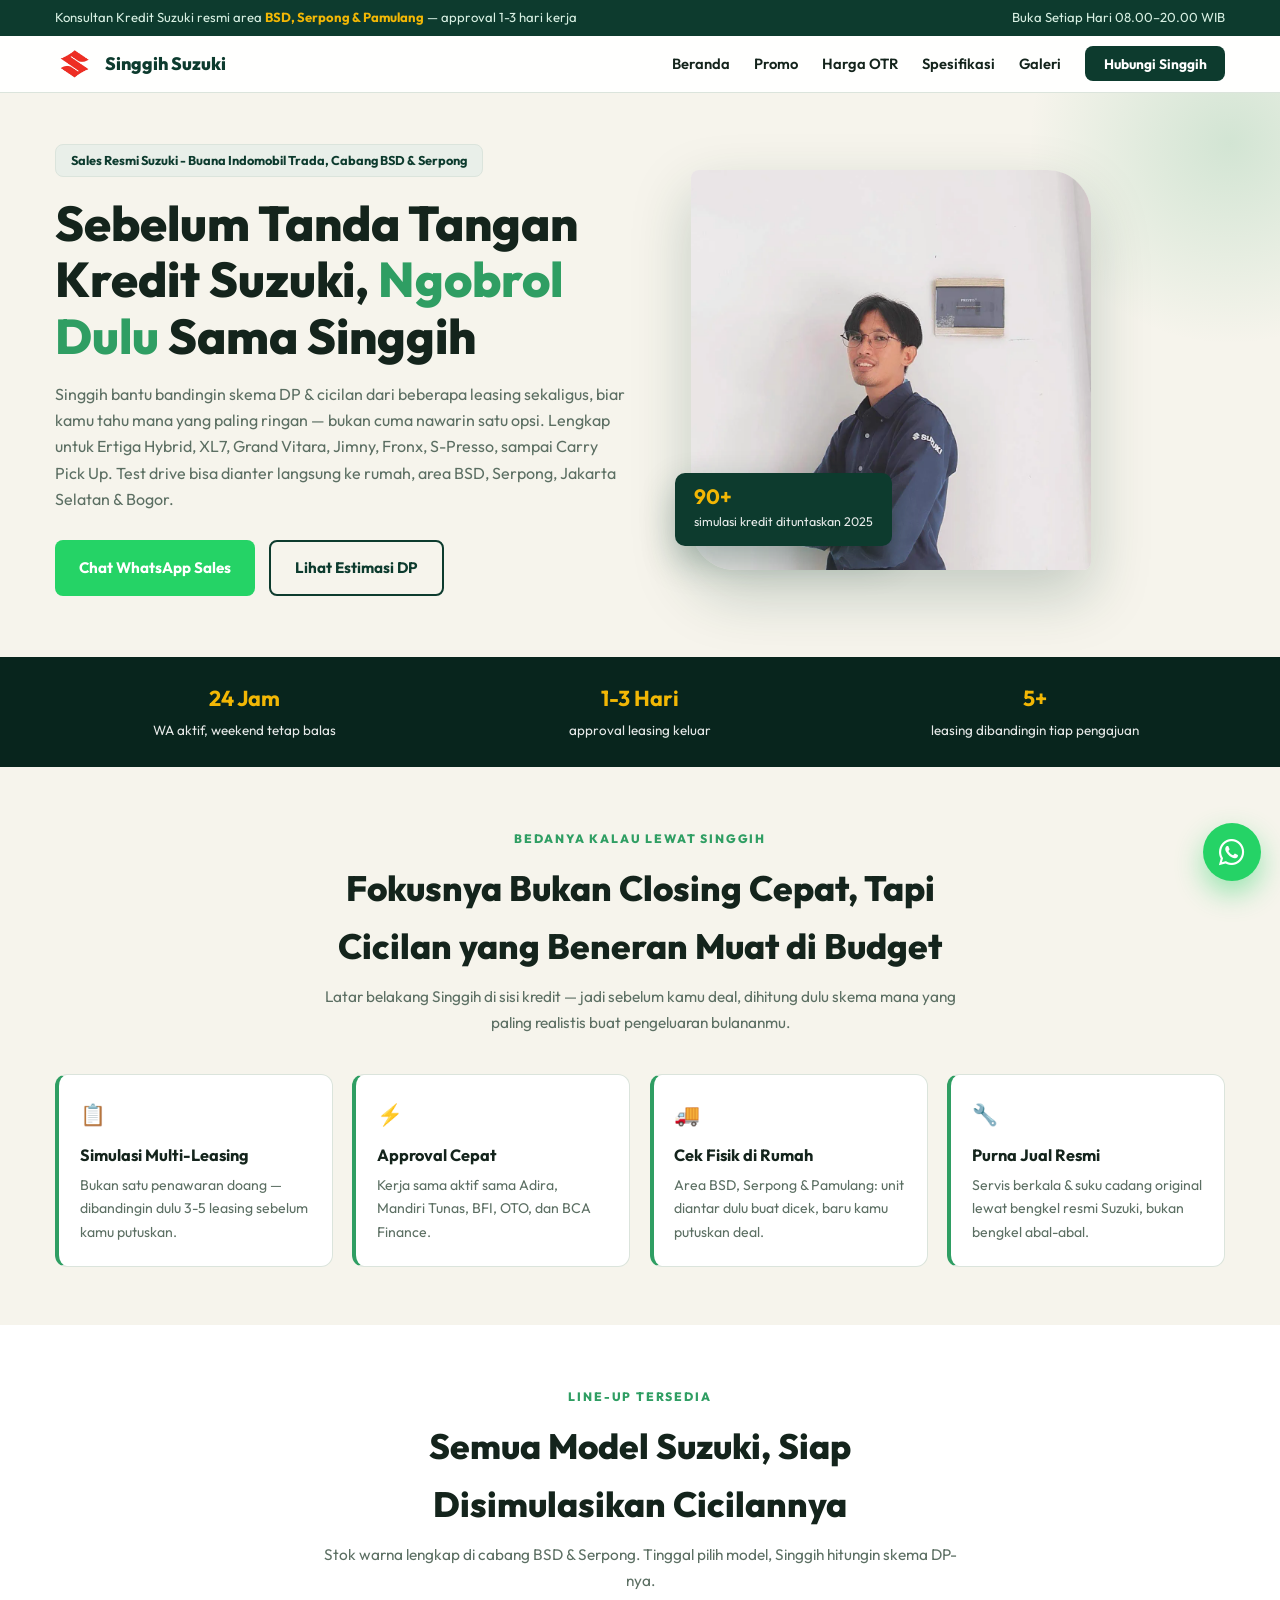
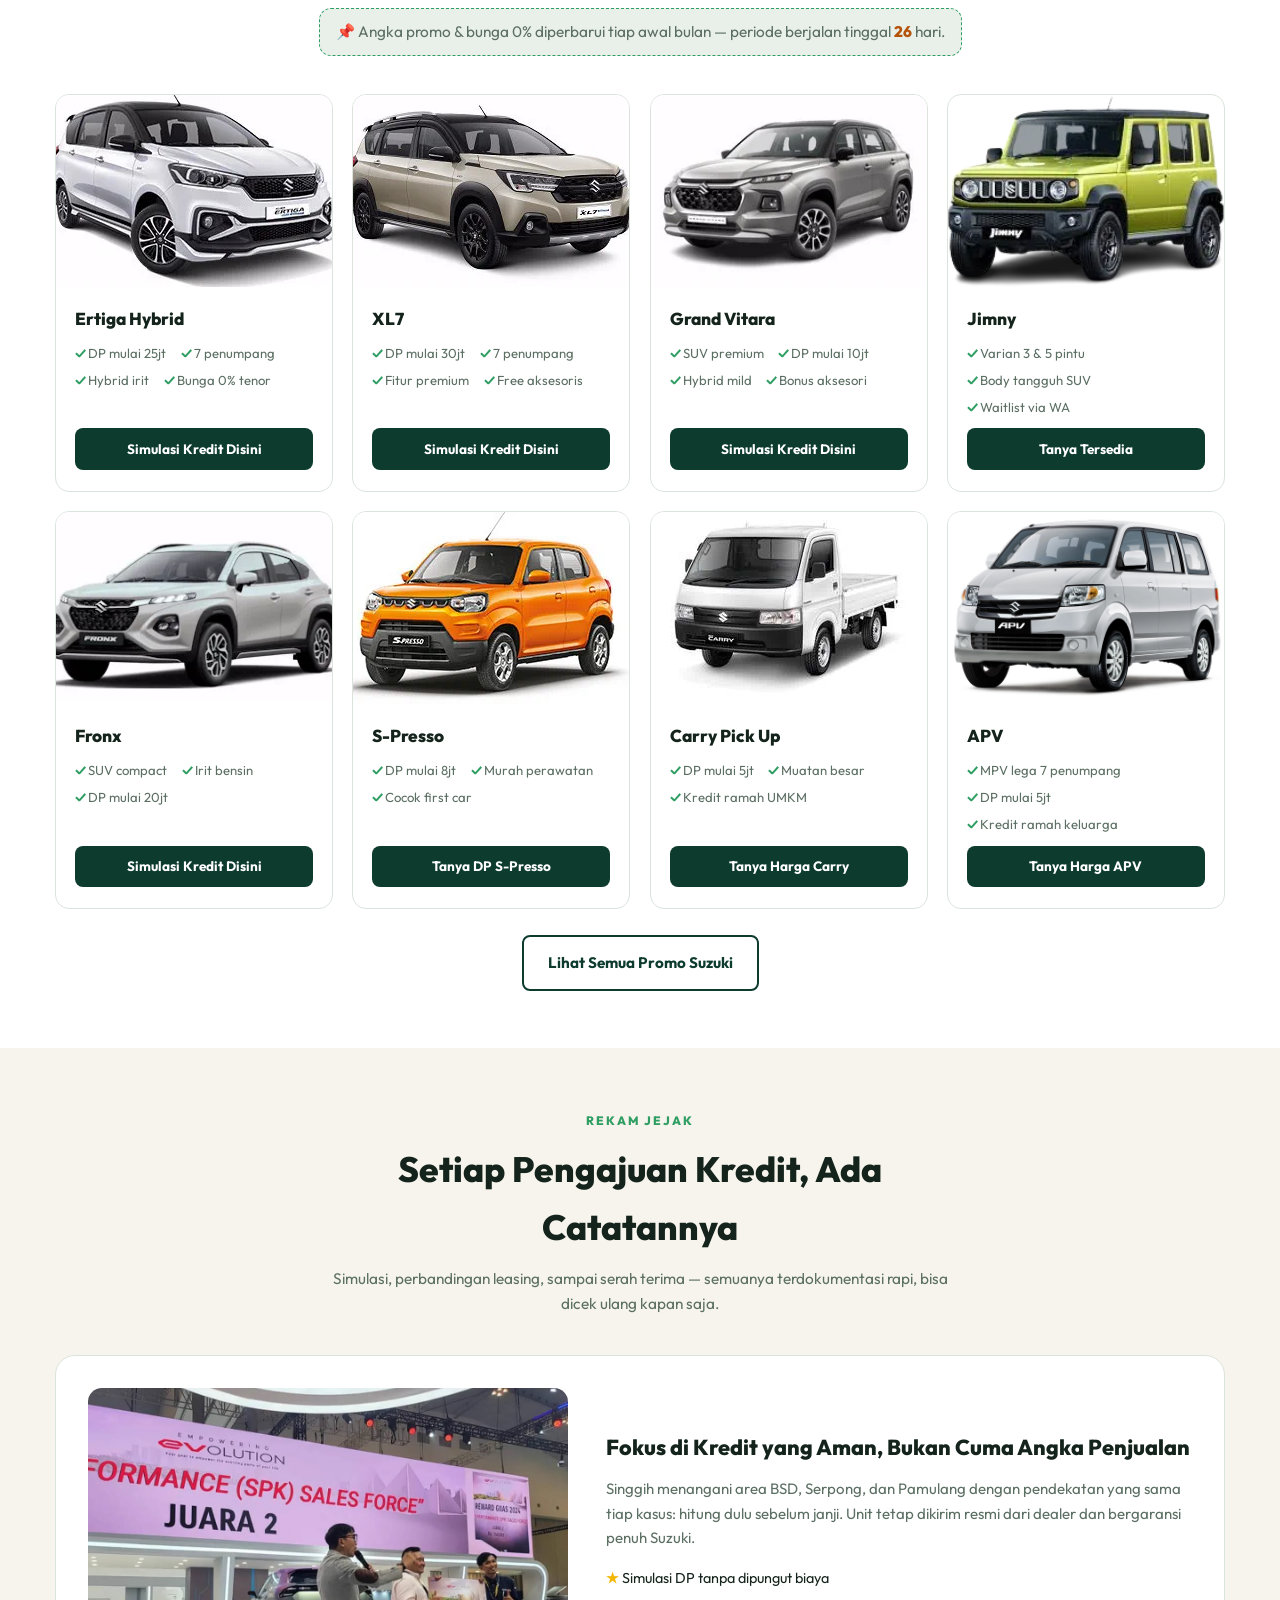
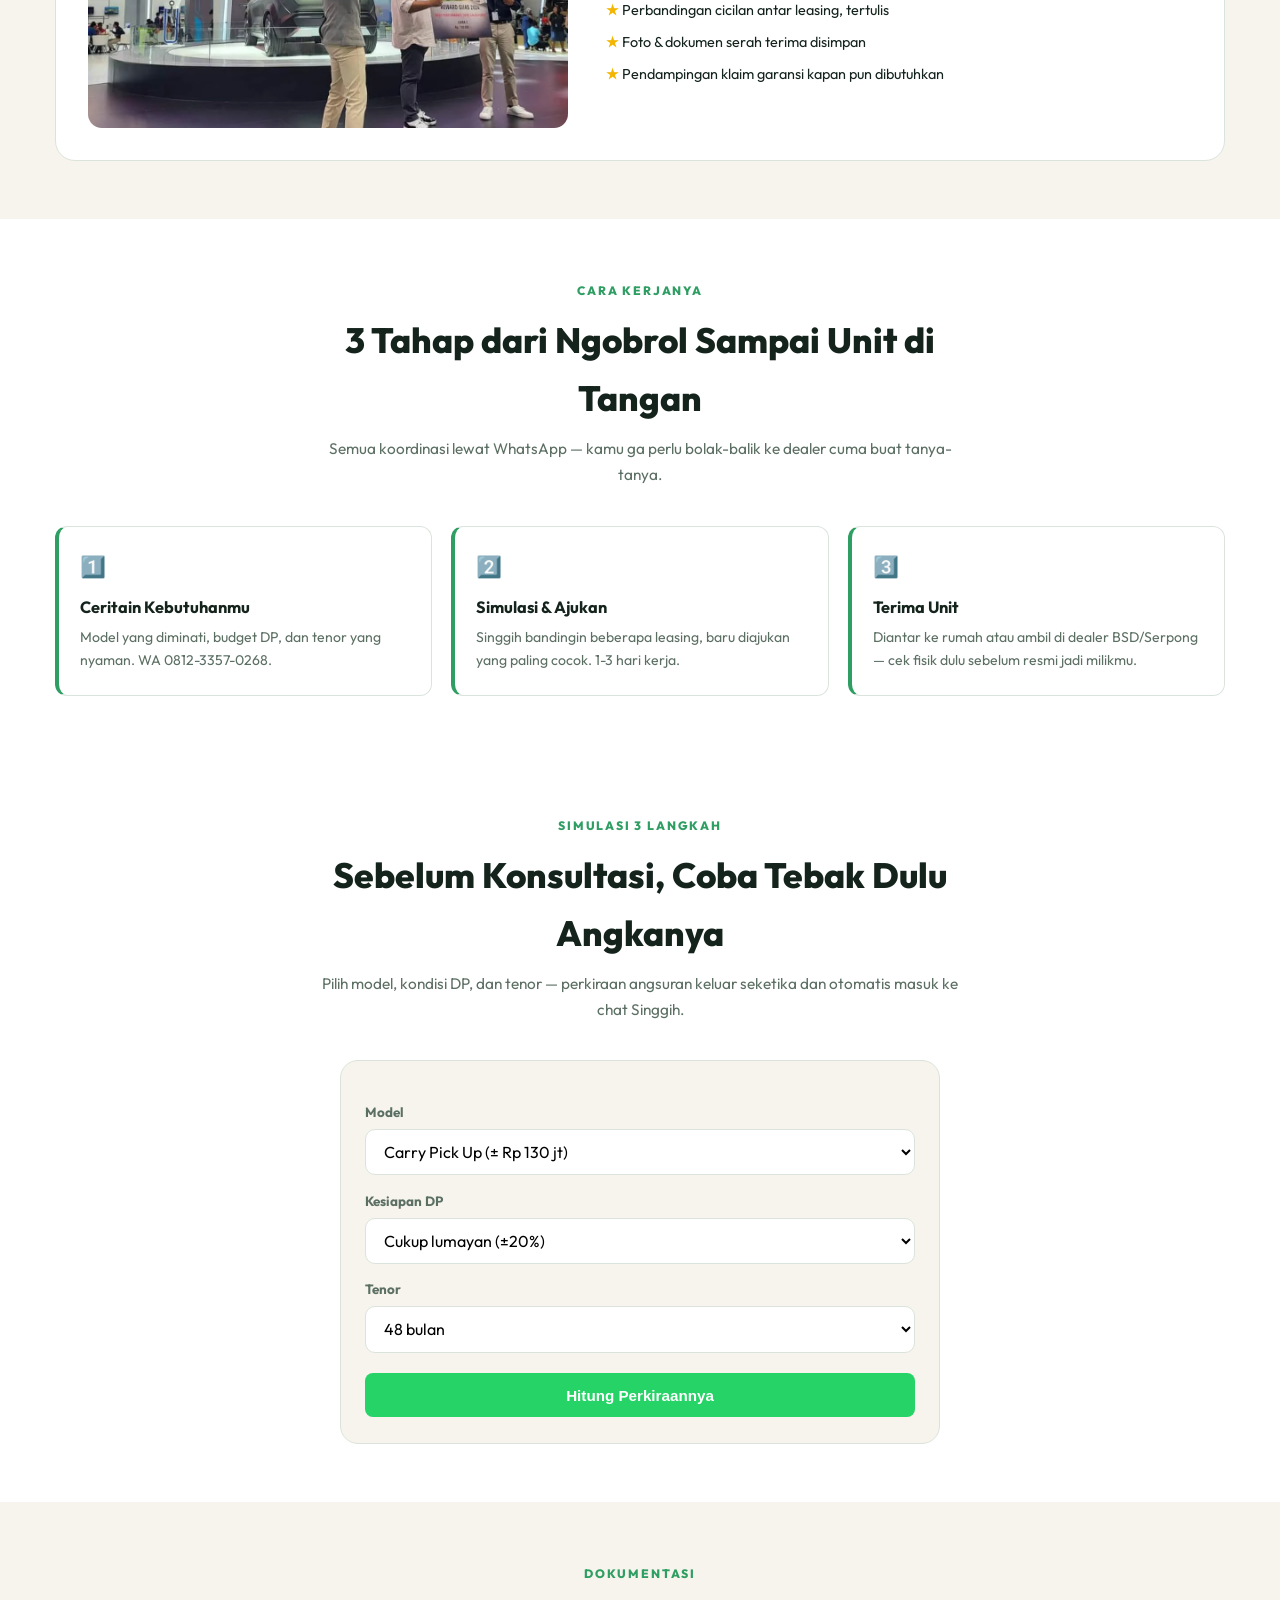
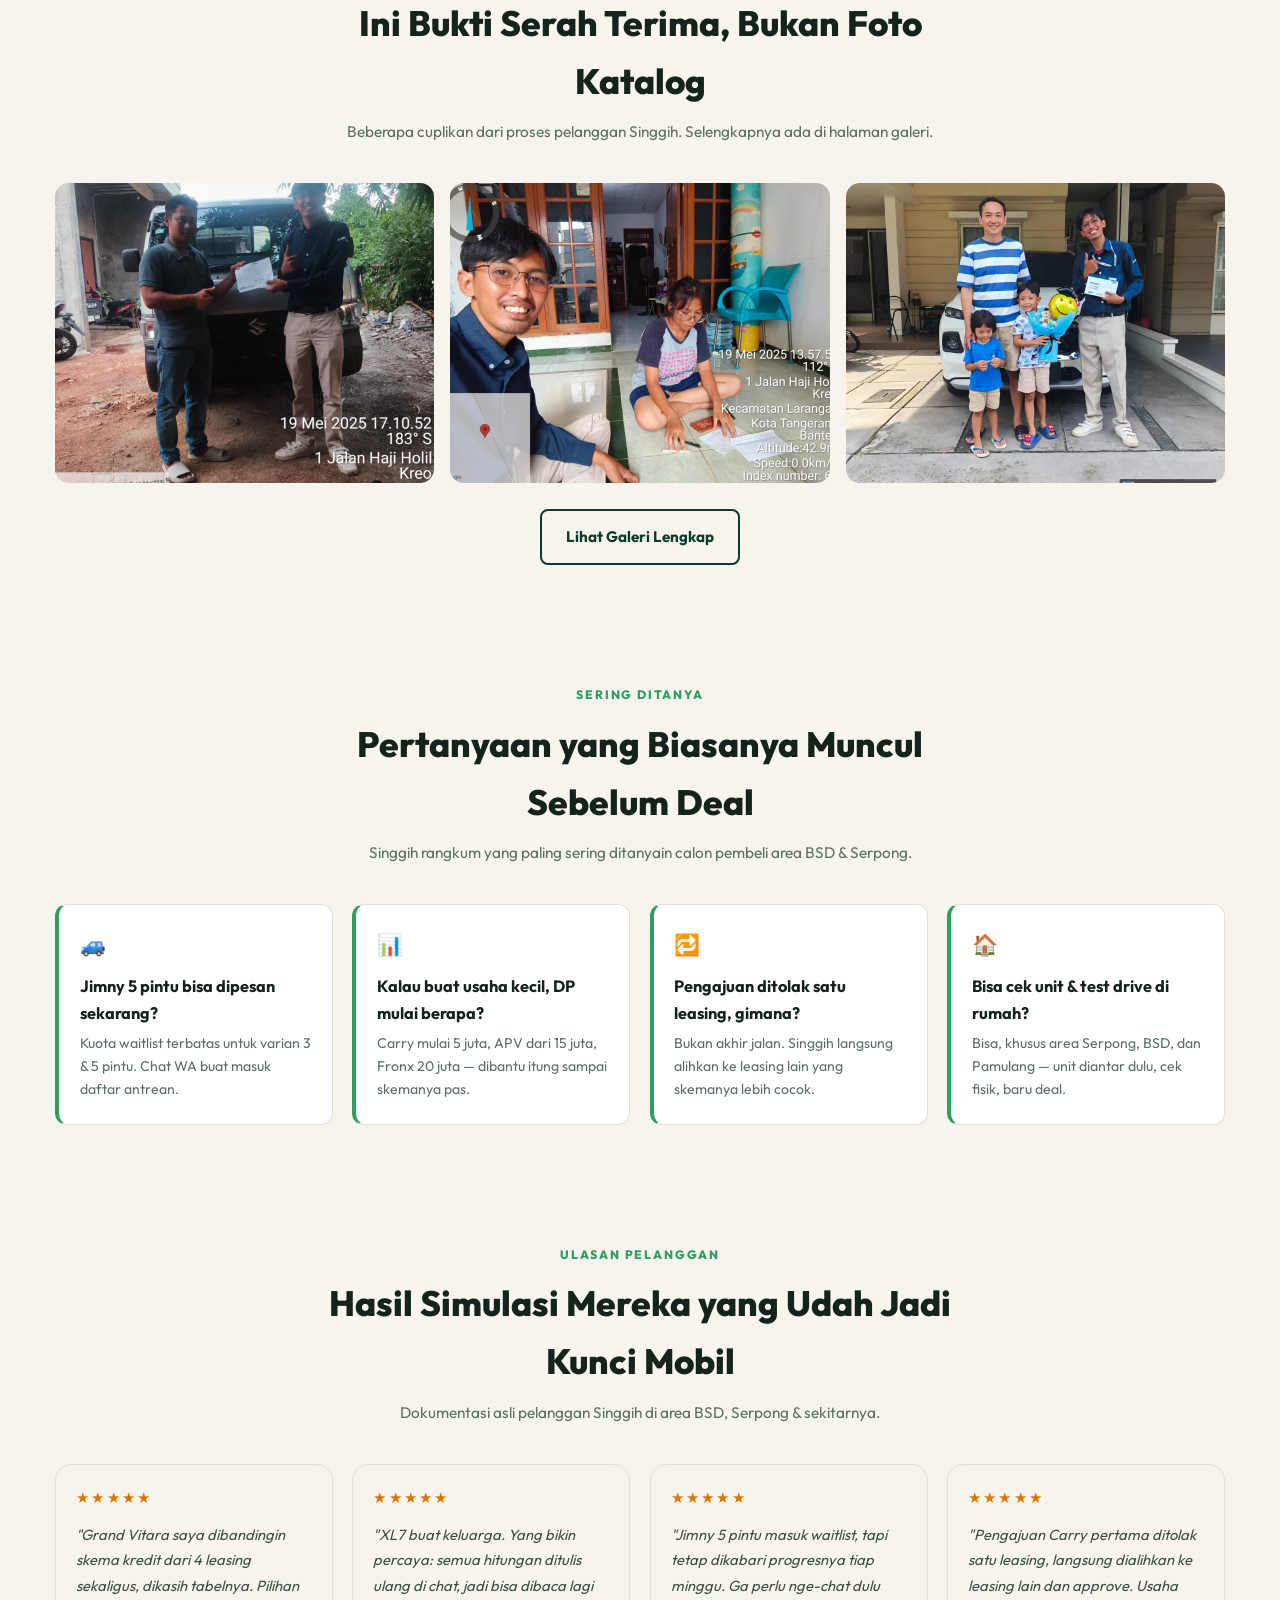
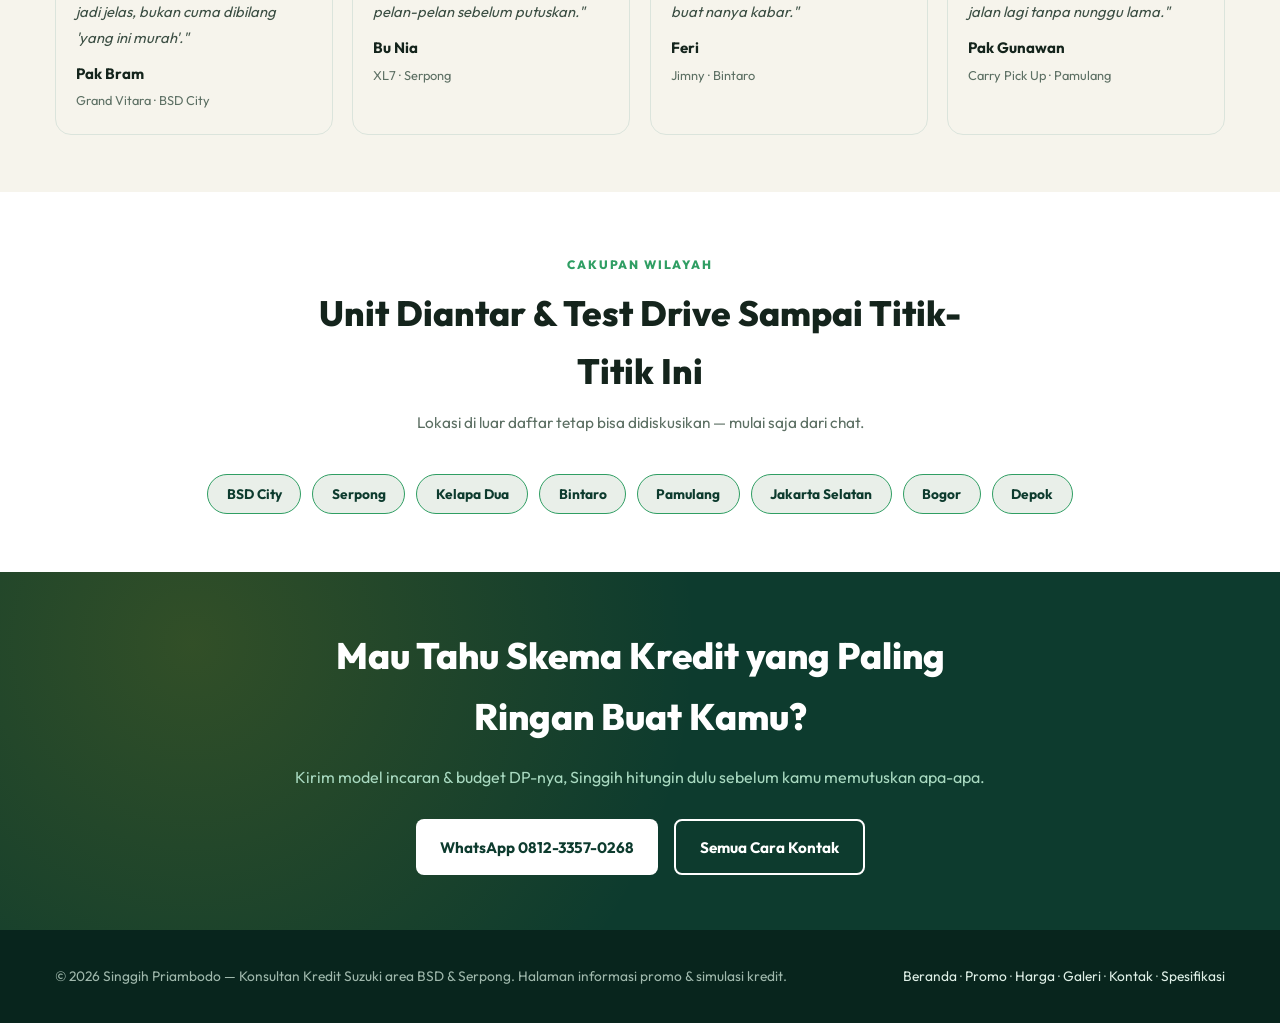
==== index.html @ aadd8248 "optimize seo" ====
<!DOCTYPE html>
<html lang="id">
<head>
    <meta charset="UTF-8" />
    <meta name="viewport" content="width=device-width, initial-scale=1.0, viewport-fit=cover"/>
    <meta name="theme-color" content="#08251d">
    <meta name="mobile-web-app-capable" content="yes">
    <meta name="apple-mobile-web-app-capable" content="yes">
    <meta name="apple-mobile-web-app-status-bar-style" content="default">

    <title>Suzuki BSD & Serpong DP Ringan Harga OTR | Singgih 0812-3357-0268</title>
    <meta name="description" content="Showroom Suzuki BSD ready stock: S-Presso sampai Jimny. Konsultasi kredit bareng Singgih Priambodo via WA 0812-3357-0268 — dihitung ulang di depan kamu." />

    <meta property="og:title" content="Suzuki BSD & Serpong DP Ringan Harga OTR | Singgih 0812-3357-0268" />
    <meta property="og:description" content="Cari harga Suzuki BSD & Serpong DP ringan mulai 5 jutaan. Chat Singgih 0812-3357-0268 untuk simulasi kredit gratis & cetak harga OTR area BSD & Serpong!" />
    <meta property="og:image" content="https://showroommobilsuzukigadingserpong.com/assets/img/singgih-suzukigadingserpong.webp" />
    <meta property="og:url" content="https://showroommobilsuzukigadingserpong.com/" />
    <meta property="og:type" content="website" />

    <meta name="keywords" content="suzuki gading serpong, suzuki bsd, dp ringan suzuki, harga otr suzuki, promo suzuki 2026, suzuki carry pick up, suzuki jimny, suzuki fronx, suzuki ertiga hybrid, suzuki grand vitara, suzuki xl7, singgih priambodo, sales suzuki gading serpong, simulasi kredit suzuki, test drive suzuki, uang muka mobil" />

    <meta name="geo.region" content="ID-BT" />
    <meta name="geo.placename" content="BSD City, Tangerang Selatan, Banten" />
    <meta name="geo.position" content="-6.2489;106.6234" />
    <meta name="ICBM" content="-6.2489, 106.6234" />

    <link rel="canonical" href="https://showroommobilsuzukigadingserpong.com/" />
    <meta name="robots" content="index, follow" />

    <link rel="icon" href="/assets/img/favicon.png" type="image/png">
    <link rel="apple-touch-icon" href="/assets/img/favicon.png">
    <link rel="shortcut icon" href="/assets/img/favicon.png" type="image/png">
    <link rel="icon" href="/assets/img/favicon.ico">

    <link rel="preconnect" href="https://fonts.googleapis.com">
    <link rel="preconnect" href="https://fonts.gstatic.com" crossorigin>
    <link href="https://fonts.googleapis.com/css2?family=Outfit:wght@400;500;600;700;800&display=swap" rel="stylesheet">
    <link href='https://unpkg.com/boxicons@2.1.4/css/boxicons.min.css' rel='stylesheet'>
    <link rel="stylesheet" href="/assets/css/style.css">
    <link rel="stylesheet" href="/assets/css/app-mobile.css">
</head>
<body>

    <div class="sg-topbar">
        <div class="sg-wrap">
            <span>Konsultan Kredit Suzuki resmi area <b>BSD, Serpong &amp; Pamulang</b> &mdash; approval 1-3 hari kerja</span>
            <span>Buka Setiap Hari 08.00&ndash;20.00 WIB</span>
        </div>
    </div>

    <nav class="sg-nav">
        <div class="sg-wrap">
            <a href="/" class="sg-brand"><img width="30" height="30" loading="eager" src="/assets/img/logosuzuki.webp" alt="Logo Suzuki resmi" /> Singgih Suzuki</a>
            <button class="sg-burger" aria-label="Menu" onclick="document.getElementById('sgMenu').classList.toggle('sg-open')">&#9776;</button>
            <ul class="sg-menu" id="sgMenu">
                <li><a href="/">Beranda</a></li>
                <li><a href="/promo/">Promo</a></li>
                <li><a href="/harga/">Harga OTR</a></li>
                <li><a href="/spesifikasi/">Spesifikasi</a></li>
                <li><a href="/galeri/">Galeri</a></li>
                <li><a href="/kontak/" class="sg-cta" style="color: white">Hubungi Singgih</a></li>
            </ul>
        </div>
    </nav>

    <section class="sg-hero" id="beranda">
        <div class="sg-wrap">
            <div class="sg-reveal">
                <span class="sg-badge">Sales Resmi Suzuki - Buana Indomobil Trada, Cabang BSD &amp; Serpong</span>
                <h1>Sebelum Tanda Tangan Kredit Suzuki, <span>Ngobrol Dulu</span> Sama Singgih</h1>
                <p>Singgih bantu bandingin skema DP &amp; cicilan dari beberapa leasing sekaligus, biar kamu tahu mana yang paling ringan — bukan cuma nawarin satu opsi. Lengkap untuk Ertiga Hybrid, XL7, Grand Vitara, Jimny, Fronx, S-Presso, sampai Carry Pick Up. Test drive bisa dianter langsung ke rumah, area BSD, Serpong, Jakarta Selatan &amp; Bogor.</p>
                <div class="sg-actions">
                    <a class="sg-btn sg-btn-wa" href="https://wa.me/6281233570268?text=hallo%20kak%20Singgih%2C%20mau%20tanya%20untuk%20unit%20suzukinya%202026" target="_blank" rel="noopener">Chat WhatsApp Sales</a>
                    <a class="sg-btn sg-btn-line" href="/harga/">Lihat Estimasi DP</a>
                </div>
            </div>
            <div class="sg-hero-media sg-reveal">
                <img width="400" height="400" loading="eager" src="/assets/img/singgih-suzukigadingserpong.webp" alt="Singgih Priambodo sales Suzuki BSD &amp; Serpong di dealer resmi" />
                <div class="sg-hero-tag">
                    <div><b>90+</b><small>simulasi kredit dituntaskan 2025</small></div>
                </div>
            </div>
        </div>
    </section>

    <div class="sg-stats">
        <div class="sg-wrap">
            <div><b>24 Jam</b><small>WA aktif, weekend tetap balas</small></div>
            <div><b>1-3 Hari</b><small>approval leasing keluar</small></div>
            <div><b>5+</b><small>leasing dibandingin tiap pengajuan</small></div>
        </div>
    </div>

    <section class="sg-sec" id="kenapa">
        <div class="sg-wrap">
            <div class="sg-sec-head sg-reveal">
                <span class="sg-eyebrow">Bedanya Kalau Lewat Singgih</span>
                <h2>Fokusnya Bukan Closing Cepat, Tapi Cicilan yang Beneran Muat di Budget</h2>
                <p>Latar belakang Singgih di sisi kredit — jadi sebelum kamu deal, dihitung dulu skema mana yang paling realistis buat pengeluaran bulananmu.</p>
            </div>
            <div class="sg-cards sg-reveal">
                <div class="sg-card"><i>📋</i><b>Simulasi Multi-Leasing</b><p>Bukan satu penawaran doang — dibandingin dulu 3-5 leasing sebelum kamu putuskan.</p></div>
                <div class="sg-card"><i>⚡</i><b>Approval Cepat</b><p>Kerja sama aktif sama Adira, Mandiri Tunas, BFI, OTO, dan BCA Finance.</p></div>
                <div class="sg-card"><i>🚚</i><b>Cek Fisik di Rumah</b><p>Area BSD, Serpong &amp; Pamulang: unit diantar dulu buat dicek, baru kamu putuskan deal.</p></div>
                <div class="sg-card"><i>🔧</i><b>Purna Jual Resmi</b><p>Servis berkala &amp; suku cadang original lewat bengkel resmi Suzuki, bukan bengkel abal-abal.</p></div>
            </div>
        </div>
    </section>

    <section class="sg-sec" id="promo" style="background:#fff;">
        <div class="sg-wrap">
            <div class="sg-sec-head sg-reveal">
                <span class="sg-eyebrow">Line-up Tersedia</span>
                <h2>Semua Model Suzuki, Siap Disimulasikan Cicilannya</h2>
                <p>Stok warna lengkap di cabang BSD &amp; Serpong. Tinggal pilih model, Singgih hitungin skema DP-nya.</p>
                <p class="sg-urgency">📌 Angka promo &amp; bunga 0% diperbarui tiap awal bulan — periode berjalan tinggal <b id="sgSisaHari">…</b> hari.</p>
            </div>
            <div class="sg-models sg-reveal">
                <div class="sg-model-card">
                    <img width="300" height="192" loading="lazy" src="/assets/img/singgih-ertiga-bsd.webp" alt="Suzuki Ertiga Hybrid kredit DP ringan BSD &amp; Serpong Singgih" />
                    <div class="sg-model-card-body">
                        <h3>Ertiga Hybrid</h3>
                        <ul><li>DP mulai 25jt</li><li>7 penumpang</li><li>Hybrid irit</li><li>Bunga 0% tenor</li></ul>
                        <a href="https://wa.me/6281233570268?text=hallo%20kak%20Singgih%2C%20mau%20tanya%20untuk%20unit%20Ertiga%20Hybrid%20nya" target="_blank" rel="noopener">Simulasi Kredit Disini</a>
                    </div>
                </div>
                <div class="sg-model-card">
                    <img width="300" height="192" loading="lazy" src="/assets/img/singgih-xl7-bsd.webp" alt="Suzuki XL7 kredit BSD &amp; Serpong Singgih" />
                    <div class="sg-model-card-body">
                        <h3>XL7</h3>
                        <ul><li>DP mulai 30jt</li><li>7 penumpang</li><li>Fitur premium</li><li>Free aksesoris</li></ul>
                        <a href="https://wa.me/6281233570268?text=hallo%20kak%20Singgih%2C%20mau%20tanya%20untuk%20unit%20XL7%20nya" target="_blank" rel="noopener">Simulasi Kredit Disini</a>
                    </div>
                </div>
                <div class="sg-model-card">
                    <img width="300" height="192" loading="lazy" src="/assets/img/singgih-grand-vitara-bsd.webp" alt="Suzuki Grand Vitara kredit BSD &amp; Serpong Singgih" />
                    <div class="sg-model-card-body">
                        <h3>Grand Vitara</h3>
                        <ul><li>SUV premium</li><li>DP mulai 10jt</li><li>Hybrid mild</li><li>Bonus aksesori</li></ul>
                        <a href="https://wa.me/6281233570268?text=hallo%20kak%20Singgih%2C%20mau%20tanya%20untuk%20unit%20Grand%20Vitara%20nya" target="_blank" rel="noopener">Simulasi Kredit Disini</a>
                    </div>
                </div>
                <div class="sg-model-card">
                    <img width="300" height="192" loading="lazy" src="/assets/img/singgih-jimny-bsd.webp" alt="Suzuki Jimny BSD &amp; Serpong Singgih" />
                    <div class="sg-model-card-body">
                        <h3>Jimny</h3>
                        <ul><li>Varian 3 &amp; 5 pintu</li><li>Body tangguh SUV</li><li>Waitlist via WA</li></ul>
                        <a href="https://wa.me/6281233570268?text=hallo%20kak%20Singgih%2C%20mau%20tanya%20untuk%20unit%20Jimny%20nya" target="_blank" rel="noopener">Tanya Tersedia</a>
                    </div>
                </div>
                <div class="sg-model-card">
                    <img width="300" height="192" loading="lazy" src="/assets/img/singgih-fronx-bsd.webp" alt="Suzuki Fronx DP ringan BSD &amp; Serpong Singgih" />
                    <div class="sg-model-card-body">
                        <h3>Fronx</h3>
                        <ul><li>SUV compact</li><li>Irit bensin</li><li>DP mulai 20jt</li></ul>
                        <a href="https://wa.me/6281233570268?text=hallo%20kak%20Singgih%2C%20mau%20tanya%20untuk%20unit%20Fronx%20nya" target="_blank" rel="noopener">Simulasi Kredit Disini</a>
                    </div>
                </div>
                <div class="sg-model-card">
                    <img width="300" height="192" loading="lazy" src="/assets/img/singgih-s-presso-bsd.webp" alt="Suzuki S-Presso DP ringan BSD &amp; Serpong Singgih" />
                    <div class="sg-model-card-body">
                        <h3>S-Presso</h3>
                        <ul><li>DP mulai 8jt</li><li>Murah perawatan</li><li>Cocok first car</li></ul>
                        <a href="https://wa.me/6281233570268?text=hallo%20kak%20Singgih%2C%20mau%20tanya%20untuk%20unit%20S-Presso%20nya" target="_blank" rel="noopener">Tanya DP S-Presso</a>
                    </div>
                </div>
                <div class="sg-model-card">
                    <img width="300" height="192" loading="lazy" src="/assets/img/singgih-carry-pickup-bsd.webp" alt="Suzuki Carry Pick Up kredit UMKM BSD &amp; Serpong Singgih" />
                    <div class="sg-model-card-body">
                        <h3>Carry Pick Up</h3>
                        <ul><li>DP mulai 5jt</li><li>Muatan besar</li><li>Kredit ramah UMKM</li></ul>
                        <a href="https://wa.me/6281233570268?text=hallo%20kak%20Singgih%2C%20mau%20tanya%20untuk%20unit%20Carry%20Pick%20Up%20nya" target="_blank" rel="noopener">Tanya Harga Carry</a>
                    </div>
                </div>
                <div class="sg-model-card">
                    <img width="300" height="192" loading="lazy" src="/assets/img/singgih-apv-bsd.webp" alt="Suzuki APV MPV kredit DP ringan BSD &amp; Serpong Singgih" />
                    <div class="sg-model-card-body">
                        <h3>APV</h3>
                        <ul><li>MPV lega 7 penumpang</li><li>DP mulai 5jt</li><li>Kredit ramah keluarga</li></ul>
                        <a href="https://wa.me/6281233570268?text=hallo%20kak%20Singgih%2C%20mau%20tanya%20untuk%20unit%20APV%20nya" target="_blank" rel="noopener">Tanya Harga APV</a>
                    </div>
                </div>
            </div>
            <div class="sg-link-more sg-reveal">
                <a class="sg-btn sg-btn-line" href="/promo/">Lihat Semua Promo Suzuki</a>
            </div>
        </div>
    </section>

    <section class="sg-sec" id="pencapaian">
        <div class="sg-wrap">
            <div class="sg-sec-head sg-reveal">
                <span class="sg-eyebrow">Rekam Jejak</span>
                <h2>Setiap Pengajuan Kredit, Ada Catatannya</h2>
                <p>Simulasi, perbandingan leasing, sampai serah terima — semuanya terdokumentasi rapi, bisa dicek ulang kapan saja.</p>
            </div>
            <div class="sg-achieve sg-reveal">
                <img width="600" height="400" loading="lazy" src="/assets/img/singgih-pencapaian.webp" alt="Pencapaian penjualan Singgih sales Suzuki BSD &amp; Serpong" />
                <div>
                    <h3>Fokus di Kredit yang Aman, Bukan Cuma Angka Penjualan</h3>
                    <p>Singgih menangani area BSD, Serpong, dan Pamulang dengan pendekatan yang sama tiap kasus: hitung dulu sebelum janji. Unit tetap dikirim resmi dari dealer dan bergaransi penuh Suzuki.</p>
                    <ul>
                        <li>Simulasi DP tanpa dipungut biaya</li>
                        <li>Perbandingan cicilan antar leasing, tertulis</li>
                        <li>Foto &amp; dokumen serah terima disimpan</li>
                        <li>Pendampingan klaim garansi kapan pun dibutuhkan</li>
                    </ul>
                </div>
            </div>
        </div>
    </section>

    <section class="sg-sec" id="alur" style="background:#fff;">
        <div class="sg-wrap">
            <div class="sg-sec-head sg-reveal">
                <span class="sg-eyebrow">Cara Kerjanya</span>
                <h2>3 Tahap dari Ngobrol Sampai Unit di Tangan</h2>
                <p>Semua koordinasi lewat WhatsApp — kamu ga perlu bolak-balik ke dealer cuma buat tanya-tanya.</p>
            </div>
            <div class="sg-cards sg-reveal">
                <div class="sg-card"><i>1️⃣</i><b>Ceritain Kebutuhanmu</b><p>Model yang diminati, budget DP, dan tenor yang nyaman. WA 0812-3357-0268.</p></div>
                <div class="sg-card"><i>2️⃣</i><b>Simulasi &amp; Ajukan</b><p>Singgih bandingin beberapa leasing, baru diajukan yang paling cocok. 1-3 hari kerja.</p></div>
                <div class="sg-card"><i>3️⃣</i><b>Terima Unit</b><p>Diantar ke rumah atau ambil di dealer BSD/Serpong — cek fisik dulu sebelum resmi jadi milikmu.</p></div>
            </div>
        </div>
    </section>

    <section class="sg-sec" id="quiz" style="background:#fff;">
        <div class="sg-wrap">
            <div class="sg-sec-head sg-reveal">
                <span class="sg-eyebrow">Simulasi 3 Langkah</span>
                <h2>Sebelum Konsultasi, Coba Tebak Dulu Angkanya</h2>
                <p>Pilih model, kondisi DP, dan tenor — perkiraan angsuran keluar seketika dan otomatis masuk ke chat Singgih.</p>
            </div>
            <div class="sg-quiz sg-reveal">
                <label for="sgqModel">Model</label>
                <select id="sgqModel">
                    <option value="130000000|Carry Pick Up">Carry Pick Up (± Rp 130 jt)</option>
                    <option value="150000000|S-Presso">S-Presso (± Rp 150 jt)</option>
                    <option value="160000000|APV">APV (± Rp 160 jt)</option>
                    <option value="230000000|Ertiga Hybrid">Ertiga Hybrid (± Rp 230 jt)</option>
                    <option value="240000000|Fronx">Fronx (± Rp 240 jt)</option>
                    <option value="250000000|XL7">XL7 (± Rp 250 jt)</option>
                    <option value="350000000|Grand Vitara">Grand Vitara (± Rp 350 jt)</option>
                    <option value="400000000|Jimny">Jimny (± Rp 400 jt)</option>
                </select>
                <label for="sgqDp">Kesiapan DP</label>
                <select id="sgqDp">
                    <option value="0.1">Baru siap yang minimum (±10%)</option>
                    <option value="0.2" selected>Cukup lumayan (±20%)</option>
                    <option value="0.3">Aman banget (±30%)</option>
                </select>
                <label for="sgqTenor">Tenor</label>
                <select id="sgqTenor">
                    <option>24 bulan</option>
                    <option selected>48 bulan</option>
                    <option>60 bulan</option>
                    <option>72 bulan</option>
                </select>
                <button type="button" class="sg-btn sg-btn-wa" onclick="kuisSinggih()">Hitung Perkiraannya</button>
                <div class="sg-quiz-out" id="sgqOut"></div>
            </div>
        </div>
    </section>

    <section class="sg-sec" id="bukti">
        <div class="sg-wrap">
            <div class="sg-sec-head sg-reveal">
                <span class="sg-eyebrow">Dokumentasi</span>
                <h2>Ini Bukti Serah Terima, Bukan Foto Katalog</h2>
                <p>Beberapa cuplikan dari proses pelanggan Singgih. Selengkapnya ada di halaman galeri.</p>
            </div>
            <div class="sg-proof sg-reveal">
                <img width="400" height="300" loading="lazy" src="/assets/img/singgih-bukti1.webp" alt="Dokumentasi serah terima Suzuki BSD &amp; Serpong Singgih 1" />
                <img width="400" height="300" loading="lazy" src="/assets/img/singgih-bukti2.webp" alt="Dokumentasi serah terima Suzuki BSD &amp; Serpong Singgih 2" />
                <img width="400" height="300" loading="lazy" src="/assets/img/singgih-bukti3.webp" alt="Dokumentasi serah terima Suzuki BSD &amp; Serpong Singgih 3" />
            </div>
            <div class="sg-link-more sg-reveal">
                <a class="sg-btn sg-btn-line" href="/galeri/">Lihat Galeri Lengkap</a>
            </div>
        </div>
    </section>

    <section class="sg-sec" id="faq">
        <div class="sg-wrap">
            <div class="sg-sec-head sg-reveal">
                <span class="sg-eyebrow">Sering Ditanya</span>
                <h2>Pertanyaan yang Biasanya Muncul Sebelum Deal</h2>
                <p>Singgih rangkum yang paling sering ditanyain calon pembeli area BSD &amp; Serpong.</p>
            </div>
            <div class="sg-cards sg-reveal">
                <div class="sg-card"><i>🚙</i><b>Jimny 5 pintu bisa dipesan sekarang?</b><p>Kuota waitlist terbatas untuk varian 3 &amp; 5 pintu. Chat WA buat masuk daftar antrean.</p></div>
                <div class="sg-card"><i>📊</i><b>Kalau buat usaha kecil, DP mulai berapa?</b><p>Carry mulai 5 juta, APV dari 15 juta, Fronx 20 juta — dibantu itung sampai skemanya pas.</p></div>
                <div class="sg-card"><i>🔁</i><b>Pengajuan ditolak satu leasing, gimana?</b><p>Bukan akhir jalan. Singgih langsung alihkan ke leasing lain yang skemanya lebih cocok.</p></div>
                <div class="sg-card"><i>🏠</i><b>Bisa cek unit &amp; test drive di rumah?</b><p>Bisa, khusus area Serpong, BSD, dan Pamulang — unit diantar dulu, cek fisik, baru deal.</p></div>
            </div>
        </div>
    </section>

    <section class="sg-sec" id="testimoni">
        <div class="sg-wrap">
            <div class="sg-sec-head sg-reveal">
                <span class="sg-eyebrow">Ulasan Pelanggan</span>
                <h2>Hasil Simulasi Mereka yang Udah Jadi Kunci Mobil</h2>
                <p>Dokumentasi asli pelanggan Singgih di area BSD, Serpong &amp; sekitarnya.</p>
            </div>
            <div class="sg-reviews sg-reveal">
                <figure class="sg-review">
                    <span class="sg-rate">★★★★★</span>
                    <blockquote>"Grand Vitara saya dibandingin skema kredit dari 4 leasing sekaligus, dikasih tabelnya. Pilihan jadi jelas, bukan cuma dibilang 'yang ini murah'."</blockquote>
                    <figcaption><b>Pak Bram</b><small>Grand Vitara &middot; BSD City</small></figcaption>
                </figure>
                <figure class="sg-review">
                    <span class="sg-rate">★★★★★</span>
                    <blockquote>"XL7 buat keluarga. Yang bikin percaya: semua hitungan ditulis ulang di chat, jadi bisa dibaca lagi pelan-pelan sebelum putuskan."</blockquote>
                    <figcaption><b>Bu Nia</b><small>XL7 &middot; Serpong</small></figcaption>
                </figure>
                <figure class="sg-review">
                    <span class="sg-rate">★★★★★</span>
                    <blockquote>"Jimny 5 pintu masuk waitlist, tapi tetap dikabari progresnya tiap minggu. Ga perlu nge-chat dulu buat nanya kabar."</blockquote>
                    <figcaption><b>Feri</b><small>Jimny &middot; Bintaro</small></figcaption>
                </figure>
                <figure class="sg-review">
                    <span class="sg-rate">★★★★★</span>
                    <blockquote>"Pengajuan Carry pertama ditolak satu leasing, langsung dialihkan ke leasing lain dan approve. Usaha jalan lagi tanpa nunggu lama."</blockquote>
                    <figcaption><b>Pak Gunawan</b><small>Carry Pick Up &middot; Pamulang</small></figcaption>
                </figure>
            </div>
        </div>
    </section>

    <section class="sg-sec" id="area" style="background:#fff;">
        <div class="sg-wrap">
            <div class="sg-sec-head sg-reveal">
                <span class="sg-eyebrow">Cakupan Wilayah</span>
                <h2>Unit Diantar &amp; Test Drive Sampai Titik-Titik Ini</h2>
                <p>Lokasi di luar daftar tetap bisa didiskusikan — mulai saja dari chat.</p>
            </div>
            <div class="sg-chips sg-reveal">
                <span>BSD City</span><span>Serpong</span><span>Kelapa Dua</span><span>Bintaro</span><span>Pamulang</span><span>Jakarta Selatan</span><span>Bogor</span><span>Depok</span>
            </div>
        </div>
    </section>

    <section class="sg-contact" id="kontak">
        <div class="sg-wrap">
            <h2 class="sg-reveal">Mau Tahu Skema Kredit yang Paling Ringan Buat Kamu?</h2>
            <p class="sg-reveal">Kirim model incaran &amp; budget DP-nya, Singgih hitungin dulu sebelum kamu memutuskan apa-apa.</p>
            <div class="sg-contact-links sg-reveal">
                <a class="sg-btn sg-btn-light" href="https://wa.me/6281233570268?text=hallo%20kak%20Singgih%2C%20mau%20tanya%20untuk%20unit%20suzukinya" target="_blank" rel="noopener">WhatsApp 0812-3357-0268</a>
                <a class="sg-btn sg-btn-line" href="/kontak/" style="border-color:#fff;color:#fff;">Semua Cara Kontak</a>
            </div>
        </div>
    </section>

    <footer class="sg-foot">
        <div class="sg-wrap">
            <div>&copy; 2026 Singgih Priambodo &mdash; Konsultan Kredit Suzuki area BSD &amp; Serpong. Halaman informasi promo &amp; simulasi kredit.</div>
            <div><a href="/">Beranda</a> &middot; <a href="/promo/">Promo</a> &middot; <a href="/harga/">Harga</a> &middot; <a href="/galeri/">Galeri</a> &middot; <a href="/kontak/">Kontak</a> &middot; <a href="/spesifikasi/">Spesifikasi</a></div>
        </div>
    </footer>

    <a class="sg-wa-float" href="https://wa.me/6281233570268?text=hallo%20kak%20Singgih%2C%20mau%20tanya%20untuk%20unit%20suzukinya" target="_blank" rel="noopener" aria-label="Chat WhatsApp Singgih">
        <i class="bx bxl-whatsapp"></i>
    </a>

    <script type="application/ld+json">
    {
        "@context": "https://schema.org",
        "@type": "AutoDealer",
        "name": "Sales Suzuki BSD & Serpong - Singgih Priambodo",
        "image": "https://showroommobilsuzukigadingserpong.com/assets/img/singgih-suzukigadingserpong.webp",
        "url": "https://showroommobilsuzukigadingserpong.com/",
        "telephone": "+6281233570268",
        "priceRange": "Rp 130.000.000 - Rp 500.000.000",
        "address": {
            "@type": "PostalAddress",
            "streetAddress": "Jl. Boulevard Kavling CBD No. 25-26, Kelapa Dua Raya",
            "addressLocality": "Tangerang",
            "addressRegion": "Banten",
            "postalCode": "15157",
            "addressCountry": "ID"
        },
        "geo": {
            "@type": "GeoCoordinates",
            "latitude": -6.2489,
            "longitude": 106.6234
        },
        "openingHours": "Mo-Su 08:00-20:00",
        "openingHoursSpecification": {
            "@type": "OpeningHoursSpecification",
            "dayOfWeek": ["Monday","Tuesday","Wednesday","Thursday","Friday","Saturday","Sunday"],
            "opens": "08:00",
            "closes": "20:00"
        },
        "areaServed": [
            { "@type": "City", "name": "Serpong" },
            { "@type": "City", "name": "BSD City" },
            { "@type": "City", "name": "Kelapa Dua" },
            { "@type": "City", "name": "Bintaro" },
            { "@type": "City", "name": "Jakarta Selatan" },
            { "@type": "City", "name": "Bogor" }
        ]
    }
    </script>
    <script type="application/ld+json">
    {
        "@context": "https://schema.org",
        "@type": "FAQPage",
        "mainEntity": [
            {
                "@type": "Question",
                "name": "Jimny 5 pintu mau order?",
                "acceptedAnswer": {
                    "@type": "Answer",
                    "text": "Varian 3 & 5 pintu masih waitlist dengan kuota terbatas. Chat WA untuk antrean & estimasi unit khusus."
                }
            },
            {
                "@type": "Question",
                "name": "DP paling pas buat usaha kecil?",
                "acceptedAnswer": {
                    "@type": "Answer",
                    "text": "Carry mulai 5 juta, APV dari 15 juta, Fronx 20 juta. Skema kredit ramah UMKM dibantu hitung sampai pas."
                }
            },
            {
                "@type": "Question",
                "name": "Kredit ditolak satu leasing?",
                "acceptedAnswer": {
                    "@type": "Answer",
                    "text": "Sering terjadi, bukan akhir. Beralih ke leasing lain yang skemanya cocok — semua leasing utama dilayani."
                }
            },
            {
                "@type": "Question",
                "name": "Test drive & serah terima di rumah?",
                "acceptedAnswer": {
                    "@type": "Answer",
                    "text": "Bisa, area Serpong, BSD & Tangerang: unit diantar, cek fisik dulu, baru deal."
                }
            }
        ]
    }
    </script>

    <script>
        function kuisSinggih() {
            var pecah = document.getElementById('sgqModel').value.split('|');
            var otr = parseInt(pecah[0], 10);
            var model = pecah[1];
            var dp = Math.round(otr * parseFloat(document.getElementById('sgqDp').value));
            var tenor = parseInt(document.getElementById('sgqTenor').value, 10);
            var pokok = otr - dp;
            var perkiraan = Math.round(pokok / tenor + pokok * 0.05 / 12);
            function rp(n) { return 'Rp ' + n.toLocaleString('id-ID'); }
            document.getElementById('sgqOut').innerHTML =
                '<b>' + model + '</b>: DP <b>' + rp(dp) + '</b> dengan angsuran <b>' + rp(perkiraan) + '</b>/bulan selama ' + tenor + ' bulan.<br><small>Belum final — Singgih bandingkan antar leasing dulu sebelum angka ini dikunci.</small>';
            var teks = 'Halo kak Singgih, aku coba simulasi 3 langkah di website.\nModel: ' + model + '\nDP: ' + rp(dp) + '\nTenor: ' + tenor + ' bulan\nPerkiraan keluar ' + rp(perkiraan) + '/bulan. Boleh dibandingkan skemanya antar leasing?';
            window.open('https://wa.me/6281233570268?text=' + encodeURIComponent(teks), '_blank');
        }
    </script>

    <script>
        (function sisaPeriodePromo() {
            var el = document.getElementById('sgSisaHari');
            if (!el) return;
            var hariIni = new Date();
            var tutupPeriode = new Date(hariIni.getFullYear(), hariIni.getMonth() + 1, 0, 23, 59, 59);
            el.textContent = Math.max(1, Math.ceil((tutupPeriode - hariIni) / 86400000));
        })();
    </script>

    <script src="/assets/js/main.js"></script>
<nav class="sg-appbar" aria-label="Menu cepat">
    <a href="/"><i class="bx bxs-home"></i><span>Utama</span></a>
    <a href="/spesifikasi/"><i class="bx bx-car"></i><span>Model</span></a>
    <a class="sg-wa" href="https://wa.me/6281233570268?text=hallo%20kak%20Singgih%2C%20mau%20tanya%20untuk%20unit%20suzukinya" target="_blank" rel="noopener"><i class="bx bxl-whatsapp"></i><span>Singgih</span></a>
    <a href="/harga/"><i class="bx bx-purchase-tag-alt"></i><span>Harga</span></a>
    <a href="/galeri/"><i class="bx bxs-photo-album"></i><span>Bukti</span></a>
</nav>
<script>(function(){var p=location.pathname;document.querySelectorAll('.sg-appbar a').forEach(function(a){if(a.pathname===p)a.classList.add('sg-on')});})();</script></body>
</html>
---- assets/css/style.css ----
:root {
    --sg-pine: #0d3b2e;
    --sg-pine-deep: #08251d;
    --sg-leaf: #2f9e63;
    --sg-sun: #f2b705;
    --sg-sand: #f6f4ec;
    --sg-mist: #e9efe9;
    --sg-ink: #14241c;
    --sg-mute: #5c6f63;
    --sg-line: #dbe4dc;
}
* { margin:0; padding:0; box-sizing:border-box; }
html { scroll-behavior:smooth; }
body { font-family:'Outfit', sans-serif; color:#2a352f; background:var(--sg-sand); line-height:1.65; }
img { max-width:100%; display:block; }
a { text-decoration:none; color:inherit; }
.sg-wrap { width:92%; max-width:1170px; margin-inline:auto; }

.sg-topbar { background:var(--sg-pine); color:#d8f0e3; font-size:.82rem; padding:.45rem 0; }
.sg-topbar .sg-wrap { display:flex; justify-content:space-between; gap:12px; flex-wrap:wrap; }
.sg-topbar b { color:var(--sg-sun); }

.sg-nav { position:sticky; top:0; z-index:50; background:rgba(255,255,255,.94); backdrop-filter:blur(10px); border-bottom:1px solid var(--sg-line); }
.sg-nav .sg-wrap { display:flex; align-items:center; justify-content:space-between; padding:.8rem 0; }
.sg-brand { display:flex; align-items:center; gap:.6rem; font-weight:800; font-size:1.12rem; color:var(--sg-pine); }
.sg-brand img { height:30px; width:auto; }
.sg-menu { display:flex; gap:1.5rem; list-style:none; font-weight:600; font-size:.92rem; }
.sg-menu a { color:var(--sg-ink); transition:.25s; }
.sg-menu a:hover { color:var(--sg-leaf); }
.sg-cta { background:var(--sg-pine); color:#fff; padding:.55rem 1.15rem; border-radius:8px; font-weight:700; font-size:.86rem; transition:.25s; }
.sg-cta:hover { background:var(--sg-leaf); }
.sg-burger { display:none; background:none; border:0; font-size:1.6rem; color:var(--sg-pine); cursor:pointer; }

.sg-hero { padding:3.2rem 0 3.8rem; position:relative; overflow:hidden; }
.sg-hero::before { content:""; position:absolute; right:-180px; top:-180px; width:460px; height:460px; border-radius:50%; background:radial-gradient(circle, rgba(47,158,99,.18), transparent 62%); }
.sg-hero .sg-wrap { display:grid; grid-template-columns:1.05fr .95fr; gap:2.8rem; align-items:center; position:relative; z-index:1; }
.sg-badge { display:inline-block; background:var(--sg-mist); color:var(--sg-pine); border:1px solid var(--sg-line); border-radius:8px; padding:.32rem .95rem; font-size:.8rem; font-weight:700; margin-bottom:1.1rem; }
.sg-hero h1 { font-size:clamp(1.9rem,4.4vw,3.05rem); font-weight:800; color:var(--sg-ink); line-height:1.16; margin-bottom:1rem; }
.sg-hero h1 span { color:var(--sg-leaf); }
.sg-hero p { color:var(--sg-mute); max-width:52ch; margin-bottom:1.7rem; }
.sg-actions { display:flex; gap:.9rem; flex-wrap:wrap; }
.sg-btn { display:inline-flex; align-items:center; gap:.5rem; padding:.85rem 1.5rem; border-radius:8px; font-weight:700; font-size:.95rem; transition:.25s; }
.sg-btn-wa { background:#25d366; color:#fff; }
.sg-btn-wa:hover { transform:translateY(-2px); box-shadow:0 10px 24px rgba(37,211,102,.35); }
.sg-btn-line { border:2px solid var(--sg-pine); color:var(--sg-pine); }
.sg-btn-line:hover { background:var(--sg-pine); color:#fff; }
.sg-hero-media { position:relative; }
.sg-hero-media > img { border-radius:8px 44px 8px 44px; box-shadow:0 24px 60px rgba(13,59,46,.22); aspect-ratio:4/3.4; object-fit:cover; }
.sg-hero-tag { position:absolute; left:-1rem; bottom:1.5rem; background:var(--sg-pine); color:#fff; border-radius:10px; box-shadow:0 14px 34px rgba(13,59,46,.3); padding:.75rem 1.2rem; display:flex; gap:.75rem; align-items:center; }
.sg-hero-tag b { font-size:1.3rem; color:var(--sg-sun); display:block; line-height:1.1; }
.sg-hero-tag small { font-size:.78rem; opacity:.9; }

.sg-stats { background:var(--sg-pine-deep); color:#fff; }
.sg-stats .sg-wrap { display:grid; grid-template-columns:repeat(3,1fr); gap:1rem; padding:1.5rem 0; text-align:center; }
.sg-stats b { font-size:1.35rem; color:var(--sg-sun); display:block; }
.sg-stats small { font-size:.84rem; opacity:.9; }

.sg-sec { padding:3.6rem 0; }
.sg-sec-head { text-align:center; max-width:650px; margin:0 auto 2.4rem; }
.sg-eyebrow { text-transform:uppercase; letter-spacing:.15em; font-size:.76rem; font-weight:800; color:var(--sg-leaf); }
.sg-sec-head h2 { font-size:clamp(1.55rem,3vw,2.2rem); color:var(--sg-ink); font-weight:800; margin:.5rem 0 .6rem; }
.sg-sec-head p { color:var(--sg-mute); font-size:.96rem; }

.sg-cards { display:grid; grid-template-columns:repeat(auto-fit,minmax(240px,1fr)); gap:1.2rem; }
.sg-card { background:#fff; border:1px solid var(--sg-line); border-left:4px solid var(--sg-leaf); border-radius:12px; padding:1.4rem 1.3rem; transition:.28s; }
.sg-card:hover { transform:translateY(-5px); box-shadow:0 16px 34px rgba(13,59,46,.12); }
.sg-card i { font-style:normal; font-size:1.3rem; }
.sg-card b { display:block; color:var(--sg-ink); font-size:1.02rem; margin:.7rem 0 .3rem; }
.sg-card p { font-size:.88rem; color:var(--sg-mute); }

.sg-models { display:grid; grid-template-columns:repeat(auto-fit,minmax(250px,1fr)); gap:1.2rem; }
.sg-model-card { background:#fff; border:1px solid var(--sg-line); border-radius:14px; overflow:hidden; display:flex; flex-direction:column; transition:.28s; }
.sg-model-card:hover { transform:translateY(-5px); box-shadow:0 18px 38px rgba(13,59,46,.14); }
.sg-model-card img { aspect-ratio:16/10; object-fit:cover; width:100%; }
.sg-model-card-body { padding:1.1rem 1.2rem 1.3rem; display:flex; flex-direction:column; gap:.6rem; flex:1; }
.sg-model-card-body h3 { font-size:1.08rem; color:var(--sg-ink); font-weight:800; }
.sg-model-card-body ul { list-style:none; display:flex; flex-wrap:wrap; gap:.35rem .9rem; font-size:.82rem; color:var(--sg-mute); }
.sg-model-card-body ul li::before { content:"✓ "; color:var(--sg-leaf); font-weight:800; }
.sg-model-card-body a { margin-top:auto; background:var(--sg-pine); color:#fff; text-align:center; padding:.6rem; border-radius:8px; font-weight:700; font-size:.85rem; transition:.25s; }
.sg-model-card-body a:hover { background:var(--sg-leaf); }
.sg-link-more { text-align:center; margin-top:1.6rem; }

.sg-achieve { display:grid; grid-template-columns:.9fr 1.1fr; gap:2.4rem; align-items:center; background:#fff; border:1px solid var(--sg-line); border-radius:20px; padding:2rem; }
.sg-achieve img { border-radius:14px; object-fit:cover; width:100%; max-height:340px; }
.sg-achieve h3 { color:var(--sg-ink); font-size:1.35rem; font-weight:800; margin-bottom:.7rem; }
.sg-achieve p { color:var(--sg-mute); font-size:.94rem; margin-bottom:1rem; }
.sg-achieve ul { list-style:none; display:grid; gap:.5rem; font-size:.9rem; color:var(--sg-ink); }
.sg-achieve ul li::before { content:"★ "; color:var(--sg-sun); font-weight:800; }

.sg-proof { display:grid; grid-template-columns:repeat(auto-fit,minmax(180px,1fr)); gap:1rem; }
.sg-proof img { width:100%; aspect-ratio:1/1; object-fit:cover; border-radius:14px; transition:.3s; }
.sg-proof img:hover { transform:scale(1.03); box-shadow:0 16px 36px rgba(13,59,46,.2); }

.sg-list { display:flex; flex-direction:column; gap:.8rem; }
.sg-model-row { display:flex; align-items:center; justify-content:space-between; gap:1rem; flex-wrap:wrap; background:#fff; border:1px solid var(--sg-line); border-radius:12px; padding:1.1rem 1.3rem; transition:.25s; }
.sg-model-row:hover { border-color:var(--sg-leaf); box-shadow:0 10px 24px rgba(13,59,46,.1); }
.sg-model-row h2 { font-size:1.05rem; color:var(--sg-ink); font-weight:800; }
.sg-model-row ul { list-style:none; display:flex; gap:1rem; flex-wrap:wrap; font-size:.85rem; color:var(--sg-mute); }
.sg-model-row ul li::before { content:"✓ "; color:var(--sg-leaf); font-weight:800; }
.sg-model-row a { background:var(--sg-pine); color:#fff; padding:.55rem 1.1rem; border-radius:8px; font-weight:700; font-size:.85rem; white-space:nowrap; transition:.25s; }
.sg-model-row a:hover { background:var(--sg-leaf); }
.sg-model-row img { width:104px; height:68px; object-fit:cover; border-radius:8px; flex:0 0 auto; }
.sg-thumb { width:52px; height:36px; object-fit:cover; border-radius:6px; vertical-align:middle; margin-right:.5rem; display:inline-block; }

.sg-banner { display:grid; grid-template-columns:repeat(auto-fit,minmax(220px,1fr)); gap:1rem; margin:0 auto 2.2rem; }
.sg-banner div { background:#fff; border:1px solid var(--sg-line); border-top:3px solid var(--sg-sun); border-radius:12px; padding:1.2rem; text-align:center; }
.sg-banner b { color:var(--sg-pine); font-size:1.05rem; display:block; margin-bottom:.3rem; }
.sg-banner span { color:var(--sg-mute); font-size:.85rem; }

.sg-price { background:#fff; }
.sg-price table { width:100%; border-collapse:collapse; background:#fff; border-radius:14px; overflow:hidden; box-shadow:0 10px 30px rgba(13,59,46,.08); }
.sg-price th { background:var(--sg-pine); color:#fff; text-align:left; padding:.9rem 1.1rem; font-size:.9rem; }
.sg-price td { padding:.85rem 1.1rem; border-bottom:1px solid var(--sg-mist); font-size:.93rem; vertical-align:middle; }
.sg-price tr:nth-child(even) td { background:#f7faf7; }
.sg-price td:first-child { font-weight:600; color:var(--sg-ink); white-space:nowrap; }
.sg-price tbody tr:hover td { background:var(--sg-mist); }
.sg-note { margin-top:1rem; font-size:.84rem; color:var(--sg-mute); text-align:center; }

.sg-calc { background:#fff; border:1px solid var(--sg-line); border-radius:14px; padding:1.6rem 1.5rem; max-width:600px; margin:0 auto; }
.sg-calc label { display:block; font-size:.84rem; font-weight:600; color:var(--sg-mute); margin:.8rem 0 .35rem; }
.sg-calc input, .sg-calc select { width:100%; padding:.7rem .9rem; border:1px solid var(--sg-line); border-radius:8px; font:inherit; background:var(--sg-sand); }
.sg-calc .sg-btn { margin-top:1.2rem; width:100%; justify-content:center; border:0; cursor:pointer; }
.sg-calc-out { margin-top:1.2rem; background:var(--sg-mist); border-radius:10px; padding:1rem 1.1rem; font-size:.92rem; line-height:1.9; color:var(--sg-ink); }
.sg-calc-out b { color:var(--sg-pine); }

.sg-local { display:grid; grid-template-columns:1fr 1fr; gap:2rem; align-items:center; }
.sg-local-card { background:#fff; border-radius:16px; padding:1.8rem; border:1px solid var(--sg-line); }
.sg-local-card h3 { color:var(--sg-ink); font-size:1.25rem; margin-bottom:1rem; }
.sg-local-card p { font-size:.92rem; color:var(--sg-mute); margin-bottom:.6rem; display:flex; gap:.6rem; }
.sg-local-card i { color:var(--sg-leaf); font-size:1.2rem; line-height:1; }
.sg-local-map { border-radius:16px; overflow:hidden; box-shadow:0 16px 40px rgba(13,59,46,.16); line-height:0; }
.sg-local-map iframe { width:100%; height:100%; min-height:330px; border:0; }

.sg-contact { background:var(--sg-pine); position:relative; overflow:hidden; }
.sg-contact::before { content:""; position:absolute; inset:0; background:radial-gradient(circle at 15% 20%, rgba(242,183,5,.16), transparent 45%); }
.sg-contact .sg-wrap { position:relative; text-align:center; padding:3.4rem 0; max-width:730px; }
.sg-contact h2 { color:#fff; font-size:clamp(1.6rem,3.2vw,2.3rem); font-weight:800; }
.sg-contact p { color:#a8d9c0; margin:1rem 0 1.8rem; }
.sg-contact-links { display:flex; gap:1rem; justify-content:center; flex-wrap:wrap; }
.sg-btn-light { background:#fff; color:var(--sg-pine); }
.sg-btn-light:hover { transform:translateY(-2px); box-shadow:0 10px 24px rgba(0,0,0,.25); }

.sg-foot { background:var(--sg-pine-deep); color:#9fb8ac; padding:2.2rem 0; font-size:.86rem; }
.sg-foot .sg-wrap { display:flex; justify-content:space-between; gap:1.4rem; flex-wrap:wrap; }
.sg-foot a { color:#dff0e7; }

.sg-wa-float { position:fixed; right:1.2rem; bottom:1.2rem; z-index:60; width:58px; height:58px; border-radius:50%; background:#25d366; color:#fff; display:grid; place-items:center; box-shadow:0 12px 28px rgba(37,211,102,.45); transition:.25s; }
.sg-wa-float:hover { transform:scale(1.08); }
.sg-wa-float .bx { font-size:34px; line-height:1; color:#fff; }

.sg-reveal { opacity:0; transform:translateY(22px); transition:opacity .8s ease, transform .8s ease; }
.sg-reveal.sg-in { opacity:1; transform:none; }

.sg-page-head { text-align:center; max-width:670px; margin:0 auto 2.2rem; }
.sg-page-head h1 { font-size:clamp(1.7rem,3.2vw,2.4rem); color:var(--sg-ink); font-weight:800; margin:.5rem 0 .6rem; }
.sg-page-head p { color:var(--sg-mute); font-size:.96rem; }

@media (max-width:900px) {
    .sg-hero .sg-wrap { grid-template-columns:1fr; }
    .sg-hero-media { order:-1; }
    .sg-menu { display:none; position:absolute; top:100%; left:0; right:0; background:#fff; flex-direction:column; padding:1rem 6%; border-bottom:1px solid var(--sg-line); box-shadow:0 24px 40px rgba(13,59,46,.16); }
    .sg-menu.sg-open { display:flex; }
    .sg-burger { display:block; }
    .sg-stats .sg-wrap { grid-template-columns:1fr; gap:.8rem; }
    .sg-achieve { grid-template-columns:1fr; }
    .sg-local { grid-template-columns:1fr; }
}
@media (max-width:520px) {
    .sg-topbar .sg-wrap { justify-content:center; }
}

.sg-urgency { margin-top:.9rem; background:var(--sg-mist); border:1px dashed var(--sg-leaf); border-radius:12px; padding:.65rem 1rem; font-size:.88rem; color:var(--sg-ink); display:inline-block; }
.sg-urgency b { color:#b45309; font-weight:800; }

.sg-reviews { display:grid; grid-template-columns:repeat(auto-fit,minmax(250px,1fr)); gap:1.2rem; }
.sg-review { margin:0; background:var(--sg-sand); border:1px solid var(--sg-line); border-radius:16px; padding:1.3rem 1.25rem; display:flex; flex-direction:column; gap:.7rem; transition:.25s; }
.sg-review:hover { transform:translateY(-4px); box-shadow:0 16px 34px rgba(13,59,46,.1); }
.sg-rate { color:#d97706; letter-spacing:.15em; font-size:.95rem; }
.sg-review blockquote { margin:0; color:#3c4f44; font-size:.92rem; line-height:1.75; font-style:italic; }
.sg-review figcaption b { display:block; color:var(--sg-ink); font-size:.94rem; }
.sg-review figcaption small { color:var(--sg-mute); font-size:.8rem; }

.sg-quiz { background:var(--sg-sand); border:1px solid var(--sg-line); border-radius:18px; padding:1.6rem 1.5rem; max-width:600px; margin:0 auto; }
.sg-quiz label { display:block; font-size:.84rem; font-weight:700; color:var(--sg-mute); margin:.9rem 0 .35rem; }
.sg-quiz select { width:100%; padding:.7rem .9rem; border:1px solid var(--sg-line); border-radius:10px; font:inherit; background:#fff; }
.sg-quiz .sg-btn { margin-top:1.3rem; width:100%; justify-content:center; border:0; cursor:pointer; }
.sg-quiz-out { display:none; margin-top:1.2rem; background:#fff; border-left:4px solid var(--sg-sun); border-radius:12px; padding:1rem 1.1rem; font-size:.92rem; line-height:1.8; color:var(--sg-ink); }

.sg-chips { display:flex; flex-wrap:wrap; gap:.7rem; justify-content:center; }
.sg-chips span { background:var(--sg-mist); border:1.5px solid var(--sg-leaf); color:var(--sg-pine); font-weight:700; font-size:.86rem; padding:.5rem 1.15rem; border-radius:999px; }
---- assets/css/app-mobile.css ----
/* ============================================================
   MODE APLIKASI MOBILE - Singgih Suzuki BSD & Serpong
   Karakter mobile: BOTTOM BAR "TOMBOL PIANO" (key aktif terangkat)
   Semua aturan DIKUNCI di dalam media query.
   Di desktop file ini tidak berefek apa pun.
   ============================================================ */

.sg-appbar { display: none; }

@media (max-width: 900px) {

    /* --- dasar rasa aplikasi --- */
    html { -webkit-text-size-adjust: 100%; }
    body {
        padding-bottom: calc(78px + env(safe-area-inset-bottom, 0px));
        overscroll-behavior-y: none;
        -webkit-tap-highlight-color: transparent;
    }
    a, button, select, input, .sg-burger {
        touch-action: manipulation;
        -webkit-tap-highlight-color: transparent;
    }

    /* cegah iOS zoom saat fokus form */
    input, select, textarea { font-size: 16px !important; }

    /* CTA hero full-width ala app */
    .sg-actions { width: 100%; }
    .sg-actions .sg-btn {
        display: flex !important;
        width: 100%;
        justify-content: center;
        margin-bottom: 10px;
    }

    /* float WA lama disembunyikan - bulatan hijau di rail menggantikan */
    .sg-wa-float { display: none; }

    /* --- bottom bar "tombol piano": key aktif terangkat ke atas --- */
    .sg-appbar {
        display: flex;
        align-items: flex-end;
        position: fixed;
        left: 0; right: 0; bottom: 0;
        z-index: 90;
        height: calc(64px + env(safe-area-inset-bottom, 0px));
        padding: 8px 10px env(safe-area-inset-bottom, 0px);
        background: var(--sg-sand);
        border-top: 4px solid var(--sg-sun);
        box-shadow: 0 -10px 28px rgba(20, 36, 28, .16);
    }
    .sg-appbar a {
        flex: 1;
        display: flex;
        flex-direction: column;
        align-items: center;
        justify-content: center;
        gap: 3px;
        height: 100%;
        border-radius: 14px 14px 0 0;
        color: var(--sg-mute);
        font-size: .62rem;
        font-weight: 700;
        letter-spacing: .02em;
        text-decoration: none;
        transition: transform .2s ease, background .2s ease;
    }
    .sg-appbar a i.bx {
        font-size: 1.35rem;
        line-height: 1;
        pointer-events: none;
    }
    .sg-appbar a:active { background: var(--sg-mist); }

    /* aktif = key pine gelap yang mengangkat diri dari bar */
    .sg-appbar a.sg-on {
        background: var(--sg-pine-deep);
        color: var(--sg-sun);
        height: calc(100% + 14px);
        padding-bottom: 14px;
        transform: translateY(-2px);
        border-radius: 16px 16px 0 0;
        box-shadow: 0 -8px 20px rgba(8, 37, 29, .35);
    }
    .sg-appbar a.sg-on span { color: var(--sg-sun); }

    /* slot WA: key hijau yang juga sedikit timbul */
    .sg-appbar a.sg-wa {
        background: linear-gradient(135deg, #25d366, #128c7e);
        color: #fff;
        height: calc(100% + 8px);
        padding-bottom: 8px;
        border-radius: 16px 16px 0 0;
        box-shadow: 0 -5px 14px rgba(37, 211, 102, .45);
    }
    .sg-appbar a.sg-wa span { color: #fff; }
}
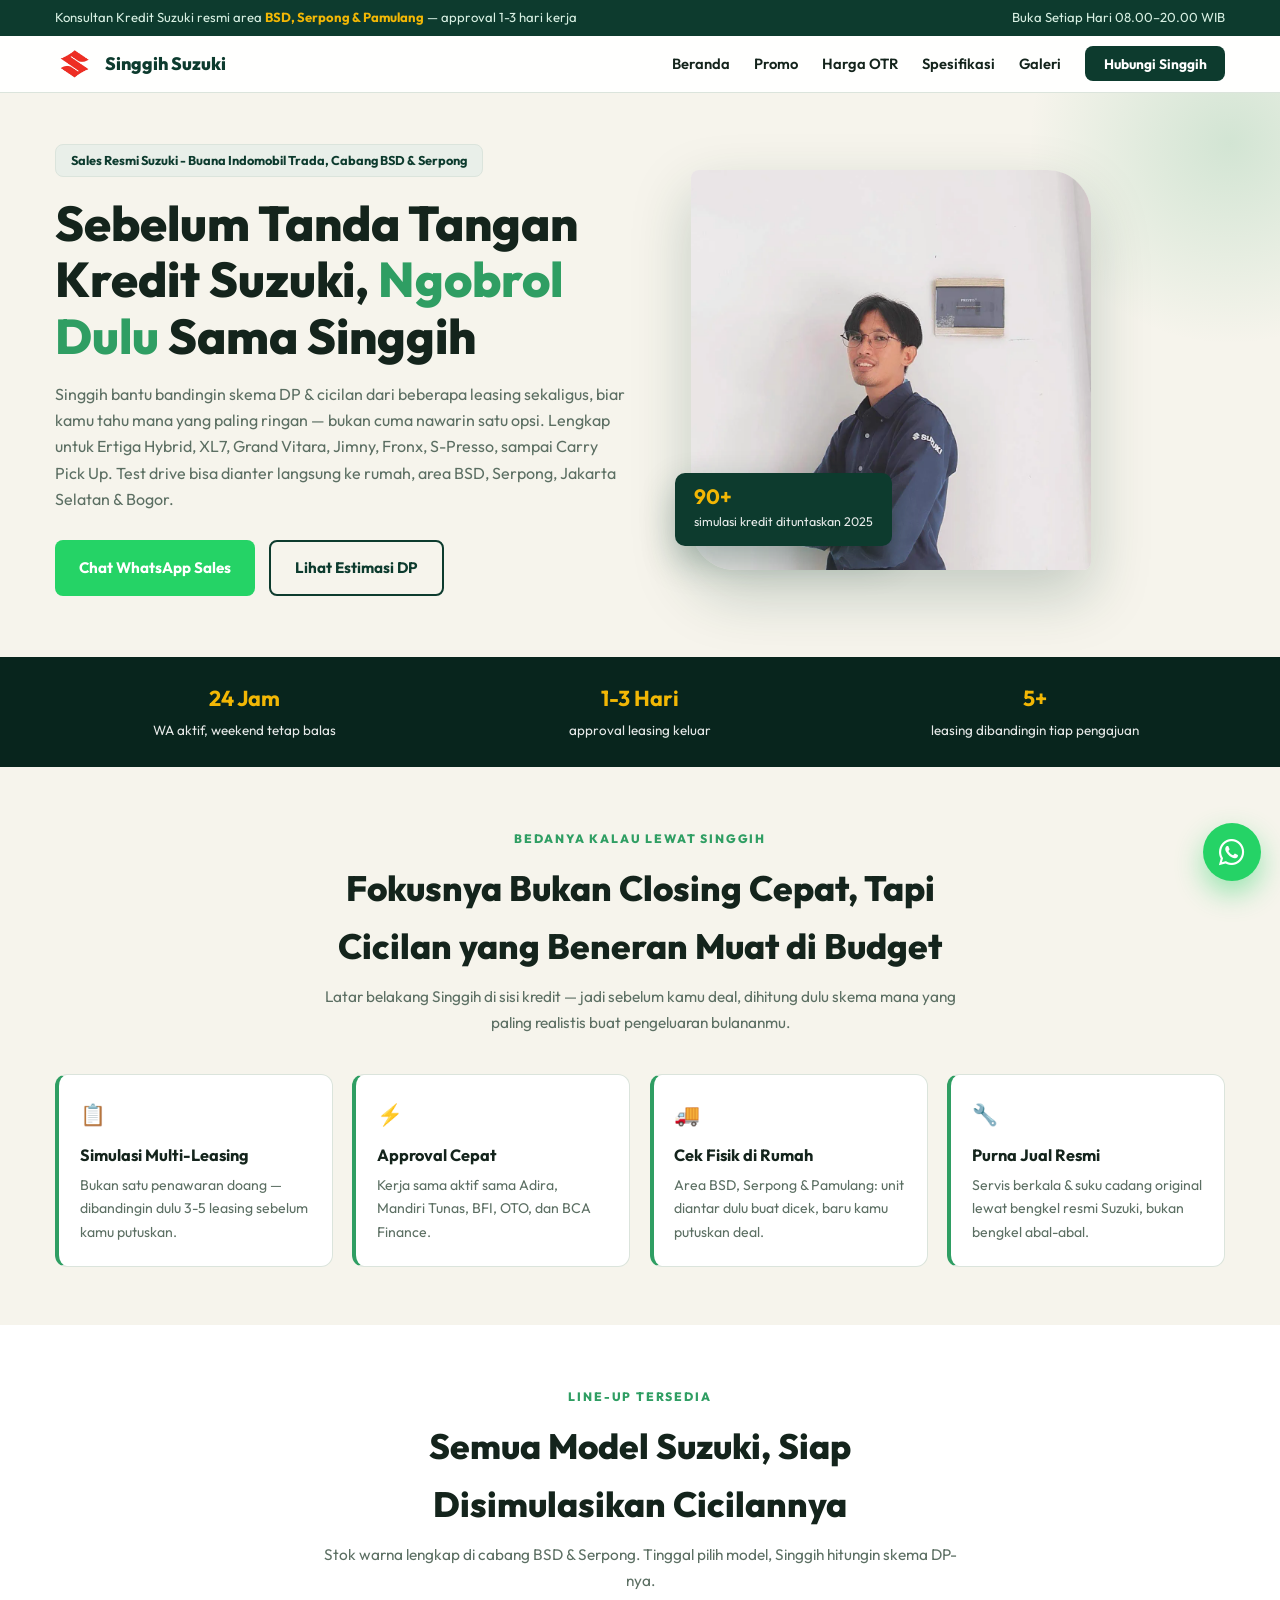
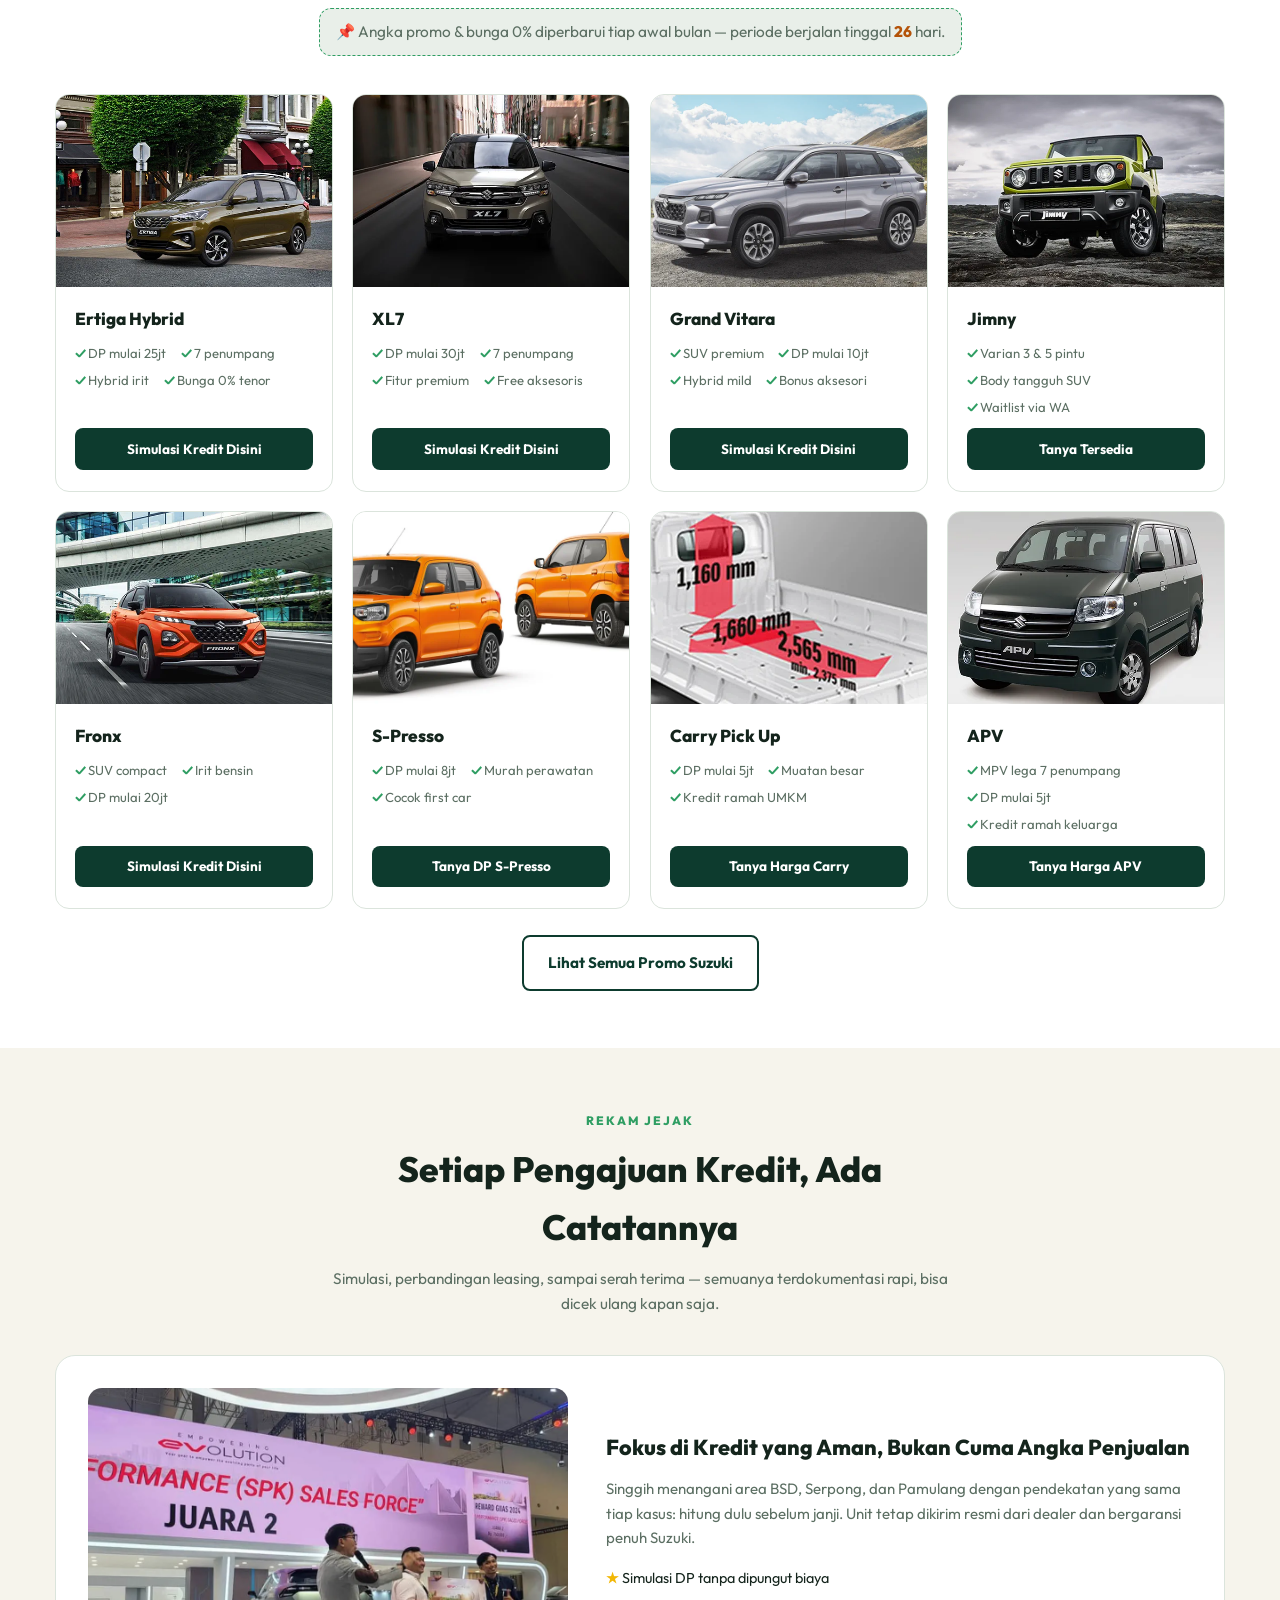
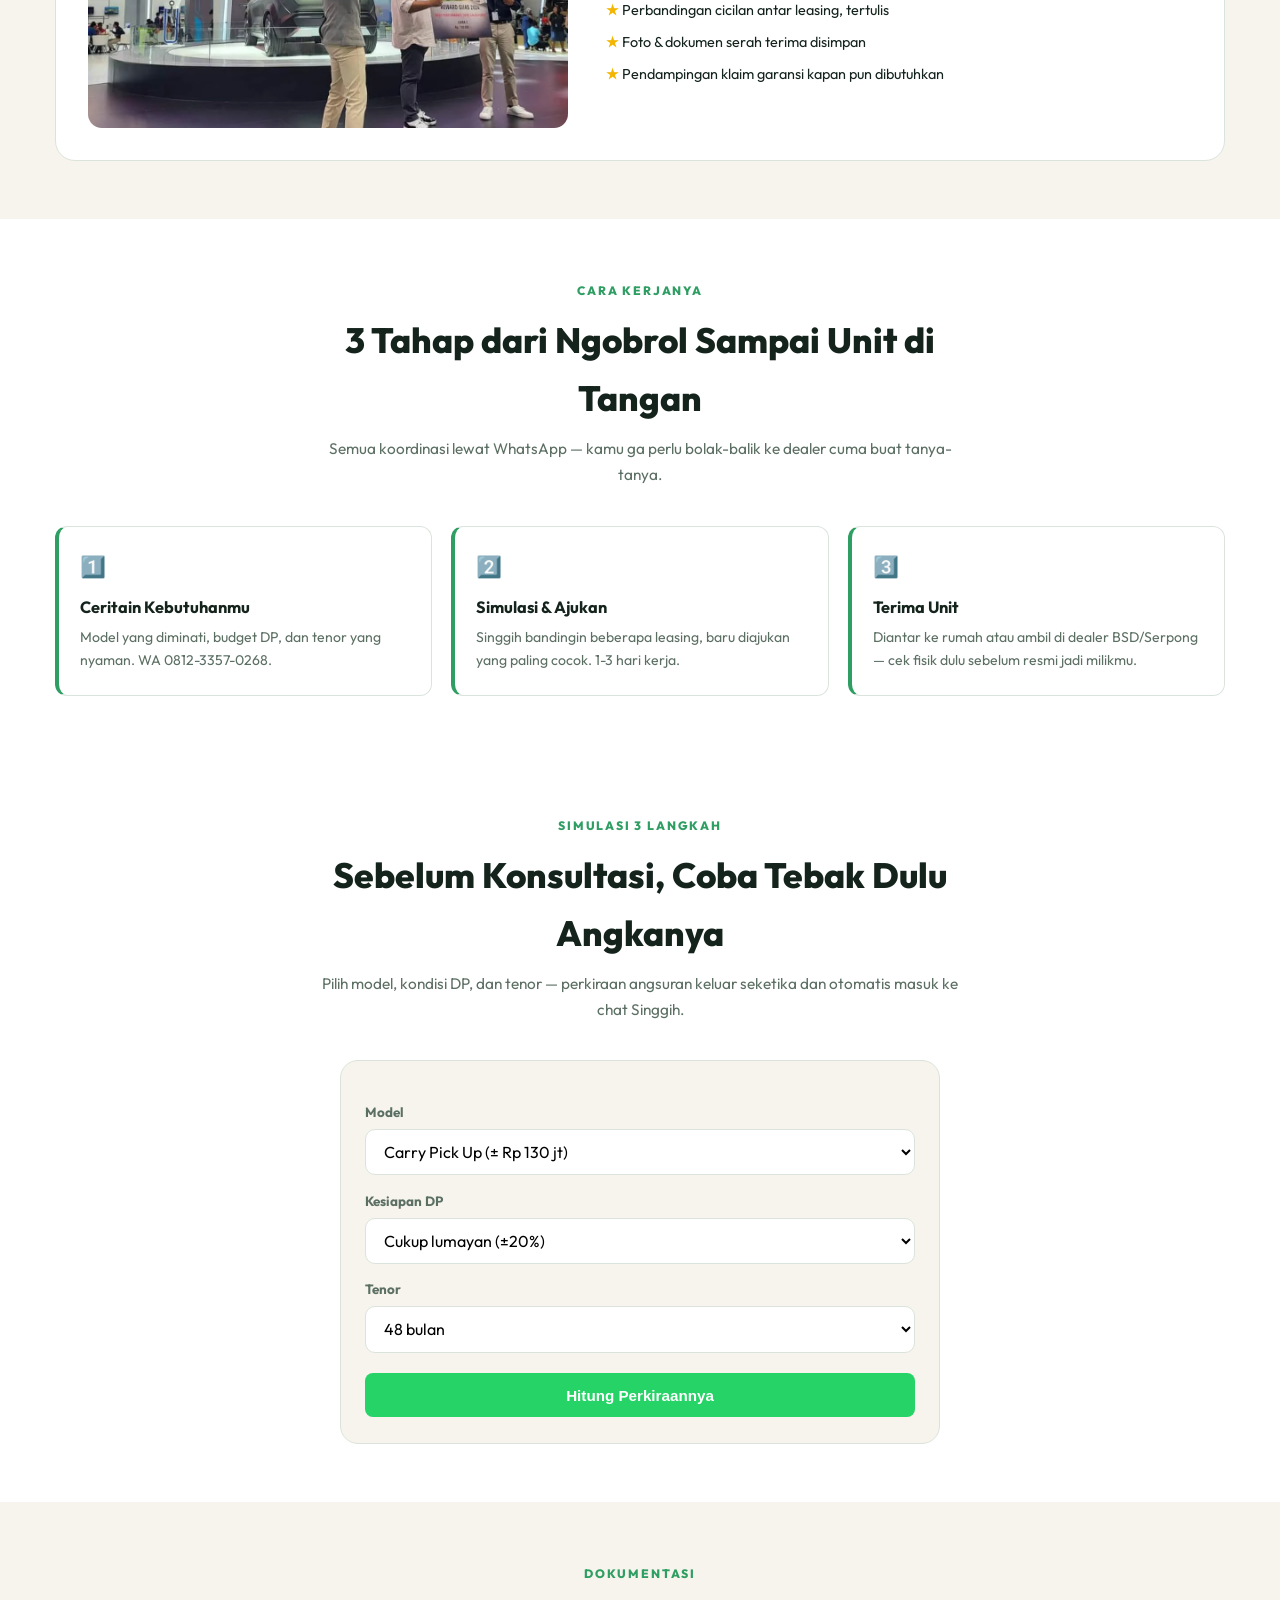
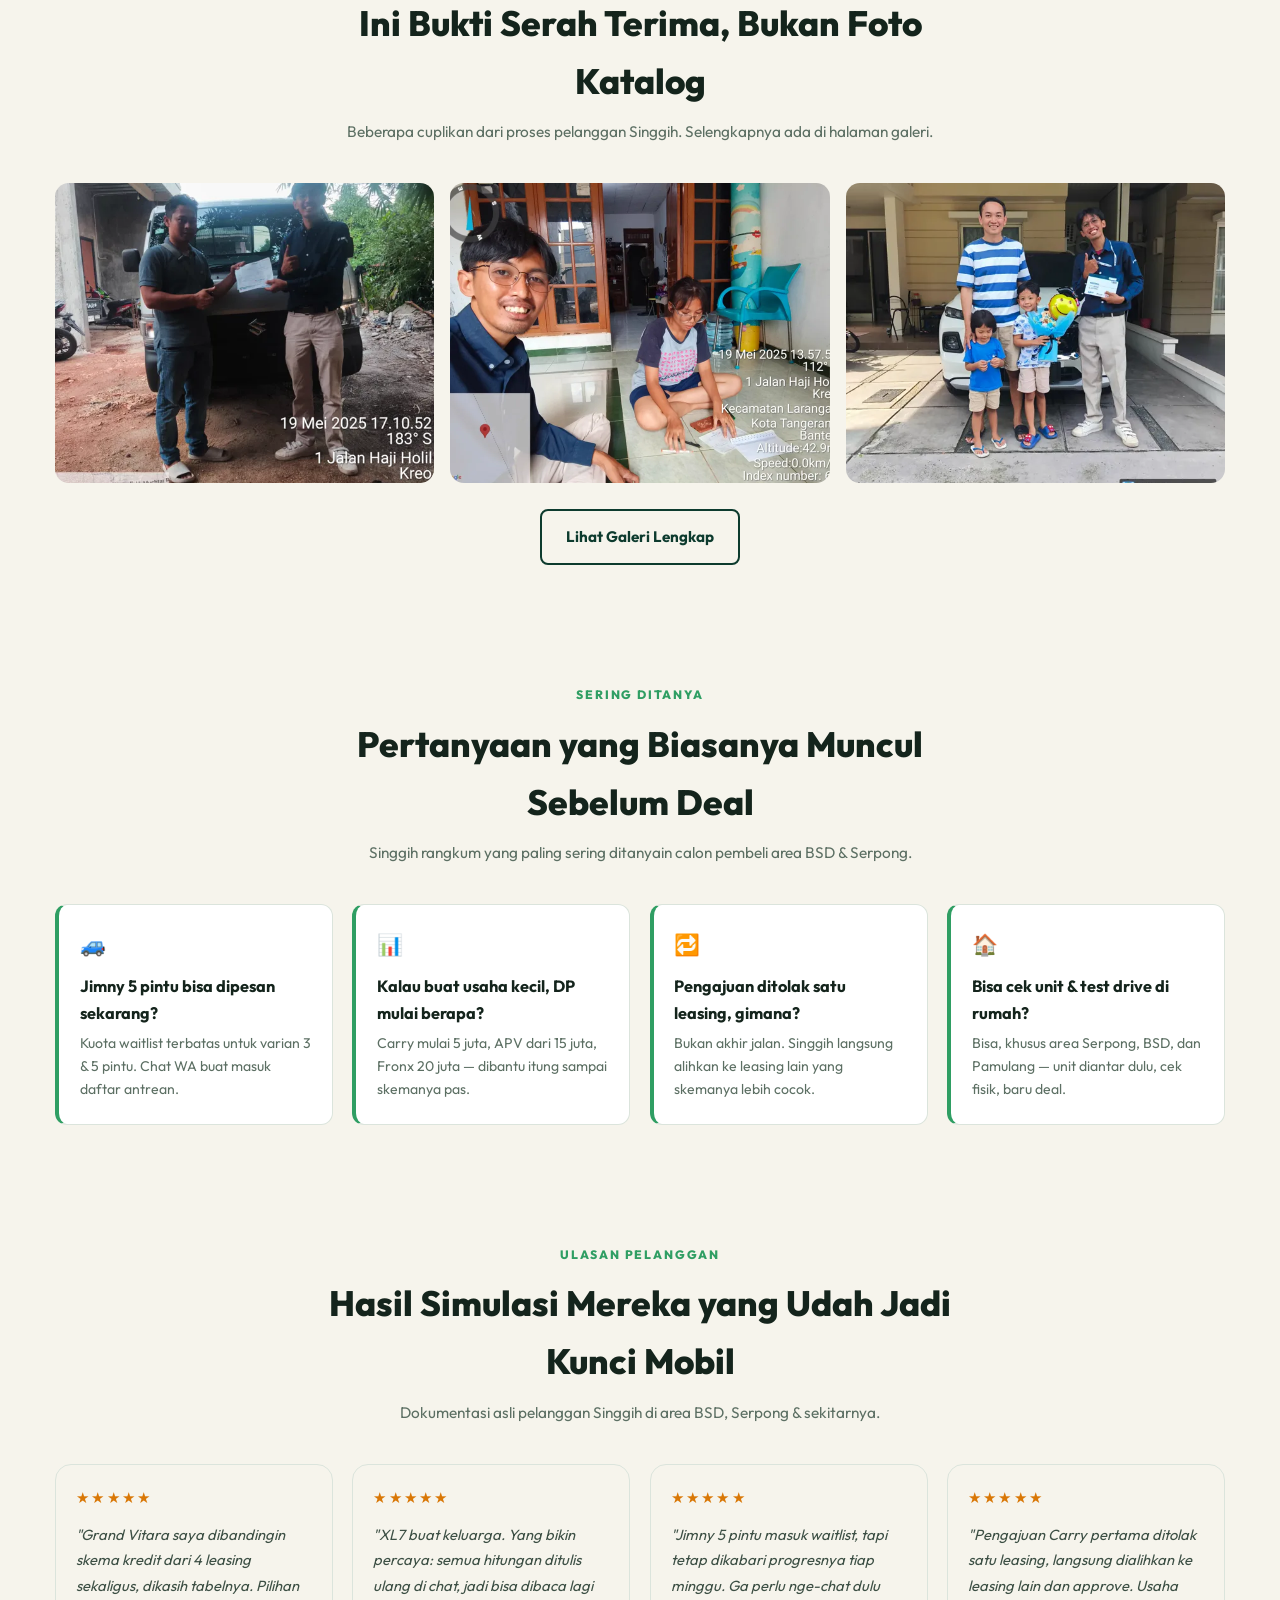
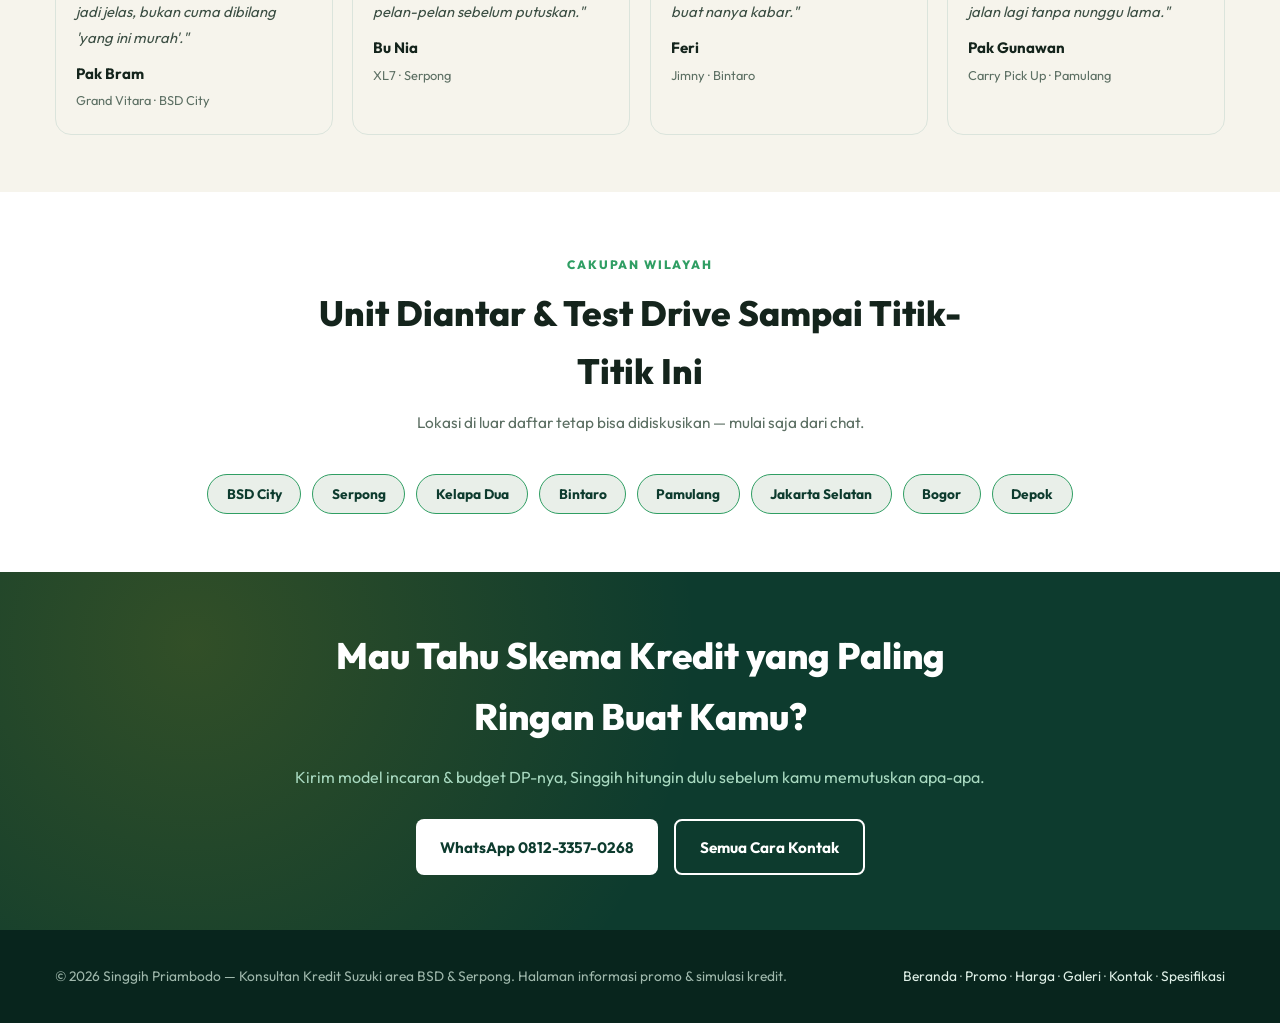
==== commit 2864702e: "feat: HD model photos, GTM tracking, landing page, speed & alt SEO" ====
--- a/index.html
+++ b/index.html
@@ -1,6 +1,11 @@
 <!DOCTYPE html>
 <html lang="id">
-<head>
+<head><!-- Google Tag Manager -->
+<script>(function(w,d,s,l,i){w[l]=w[l]||[];w[l].push({'gtm.start': new Date().getTime(),event:'gtm.js'});var f=d.getElementsByTagName(s)[0],j=d.createElement(s),dl=l!='dataLayer'?'&l='+l:'';j.async=true;j.src='https://www.googletagmanager.com/gtm.js?id='+i+dl;f.parentNode.insertBefore(j,f);})(window,document,'script','dataLayer','GTM-XXXXXXX');</script>
+<!-- End Google Tag Manager -->
+<!--GTM_HEAD_MARKER-->
+
+
     <meta charset="UTF-8" />
     <meta name="viewport" content="width=device-width, initial-scale=1.0, viewport-fit=cover"/>
     <meta name="theme-color" content="#08251d">
@@ -16,6 +21,10 @@
     <meta property="og:image" content="https://showroommobilsuzukigadingserpong.com/assets/img/singgih-suzukigadingserpong.webp" />
     <meta property="og:url" content="https://showroommobilsuzukigadingserpong.com/" />
     <meta property="og:type" content="website" />
+    <meta name="twitter:card" content="summary_large_image" />
+    <meta name="twitter:title" content="Suzuki BSD & Serpong DP Ringan Harga OTR | Singgih 0812-3357-0268" />
+    <meta name="twitter:description" content="Cari harga Suzuki BSD & Serpong DP ringan mulai 5 jutaan. Chat Singgih 0812-3357-0268 untuk simulasi kredit gratis & cetak harga OTR area BSD & Serpong!" />
+    <meta name="twitter:image" content="https://showroommobilsuzukigadingserpong.com/assets/img/singgih-suzukigadingserpong.webp" />
 
     <meta name="keywords" content="suzuki gading serpong, suzuki bsd, dp ringan suzuki, harga otr suzuki, promo suzuki 2026, suzuki carry pick up, suzuki jimny, suzuki fronx, suzuki ertiga hybrid, suzuki grand vitara, suzuki xl7, singgih priambodo, sales suzuki gading serpong, simulasi kredit suzuki, test drive suzuki, uang muka mobil" />
 
@@ -32,14 +41,20 @@
     <link rel="shortcut icon" href="/assets/img/favicon.png" type="image/png">
     <link rel="icon" href="/assets/img/favicon.ico">
 
+    <link rel="preload" as="image" href="/assets/img/singgih-suzukigadingserpong.webp" fetchpriority="high">
     <link rel="preconnect" href="https://fonts.googleapis.com">
     <link rel="preconnect" href="https://fonts.gstatic.com" crossorigin>
-    <link href="https://fonts.googleapis.com/css2?family=Outfit:wght@400;500;600;700;800&display=swap" rel="stylesheet">
-    <link href='https://unpkg.com/boxicons@2.1.4/css/boxicons.min.css' rel='stylesheet'>
+    <link href="https://fonts.googleapis.com/css2?family=Outfit:wght@400;500;600;700;800&display=swap" rel="stylesheet" media="print" onload="this.media='all'">
+    <noscript><link href="https://fonts.googleapis.com/css2?family=Outfit:wght@400;500;600;700;800&display=swap" rel="stylesheet"></noscript>
+    <link href='https://unpkg.com/boxicons@2.1.4/css/boxicons.min.css' rel='stylesheet' media="print" onload="this.media='all'">
+    <noscript><link href='https://unpkg.com/boxicons@2.1.4/css/boxicons.min.css' rel='stylesheet'></noscript>
     <link rel="stylesheet" href="/assets/css/style.css">
     <link rel="stylesheet" href="/assets/css/app-mobile.css">
 </head>
-<body>
+<body><!--GTM_NOSCRIPT_MARKER-->
+<noscript><iframe src="https://www.googletagmanager.com/ns.html?id=GTM-XXXXXXX"
+  height="0" width="0" style="display:none;visibility:hidden"></iframe></noscript>
+
 
     <div class="sg-topbar">
         <div class="sg-wrap">
@@ -141,7 +156,7 @@
                     </div>
                 </div>
                 <div class="sg-model-card">
-                    <img width="300" height="192" loading="lazy" src="/assets/img/singgih-jimny-bsd.webp" alt="Suzuki Jimny BSD &amp; Serpong Singgih" />
+                    <img width="300" height="192" loading="lazy" src="/assets/img/singgih-jimny-bsd.webp" alt="Suzuki Jimny kredit DP ringan BSD &amp; Serpong Singgih" />
                     <div class="sg-model-card-body">
                         <h3>Jimny</h3>
                         <ul><li>Varian 3 &amp; 5 pintu</li><li>Body tangguh SUV</li><li>Waitlist via WA</li></ul>
@@ -364,7 +379,16 @@
         <i class="bx bxl-whatsapp"></i>
     </a>
 
-    <script type="application/ld+json">
+        <script type="application/ld+json">
+    {
+        "@context": "https://schema.org",
+        "@type": "BreadcrumbList",
+        "itemListElement": [
+            { "@type": "ListItem", "position": 1, "name": "Beranda", "item": "https://showroommobilsuzukigadingserpong.com/" }
+        ]
+    }
+    </script>
+<script type="application/ld+json">
     {
         "@context": "https://schema.org",
         "@type": "AutoDealer",
@@ -479,5 +503,7 @@
     <a href="/harga/"><i class="bx bx-purchase-tag-alt"></i><span>Harga</span></a>
     <a href="/galeri/"><i class="bx bxs-photo-album"></i><span>Bukti</span></a>
 </nav>
-<script>(function(){var p=location.pathname;document.querySelectorAll('.sg-appbar a').forEach(function(a){if(a.pathname===p)a.classList.add('sg-on')});})();</script></body>
+<script>(function(){var p=location.pathname;document.querySelectorAll('.sg-appbar a').forEach(function(a){if(a.pathname===p)a.classList.add('sg-on')});})();</script><!--TRACK_JS_MARKER-->
+<script src="/assets/js/track.js" defer></script>
+</body>
 </html>
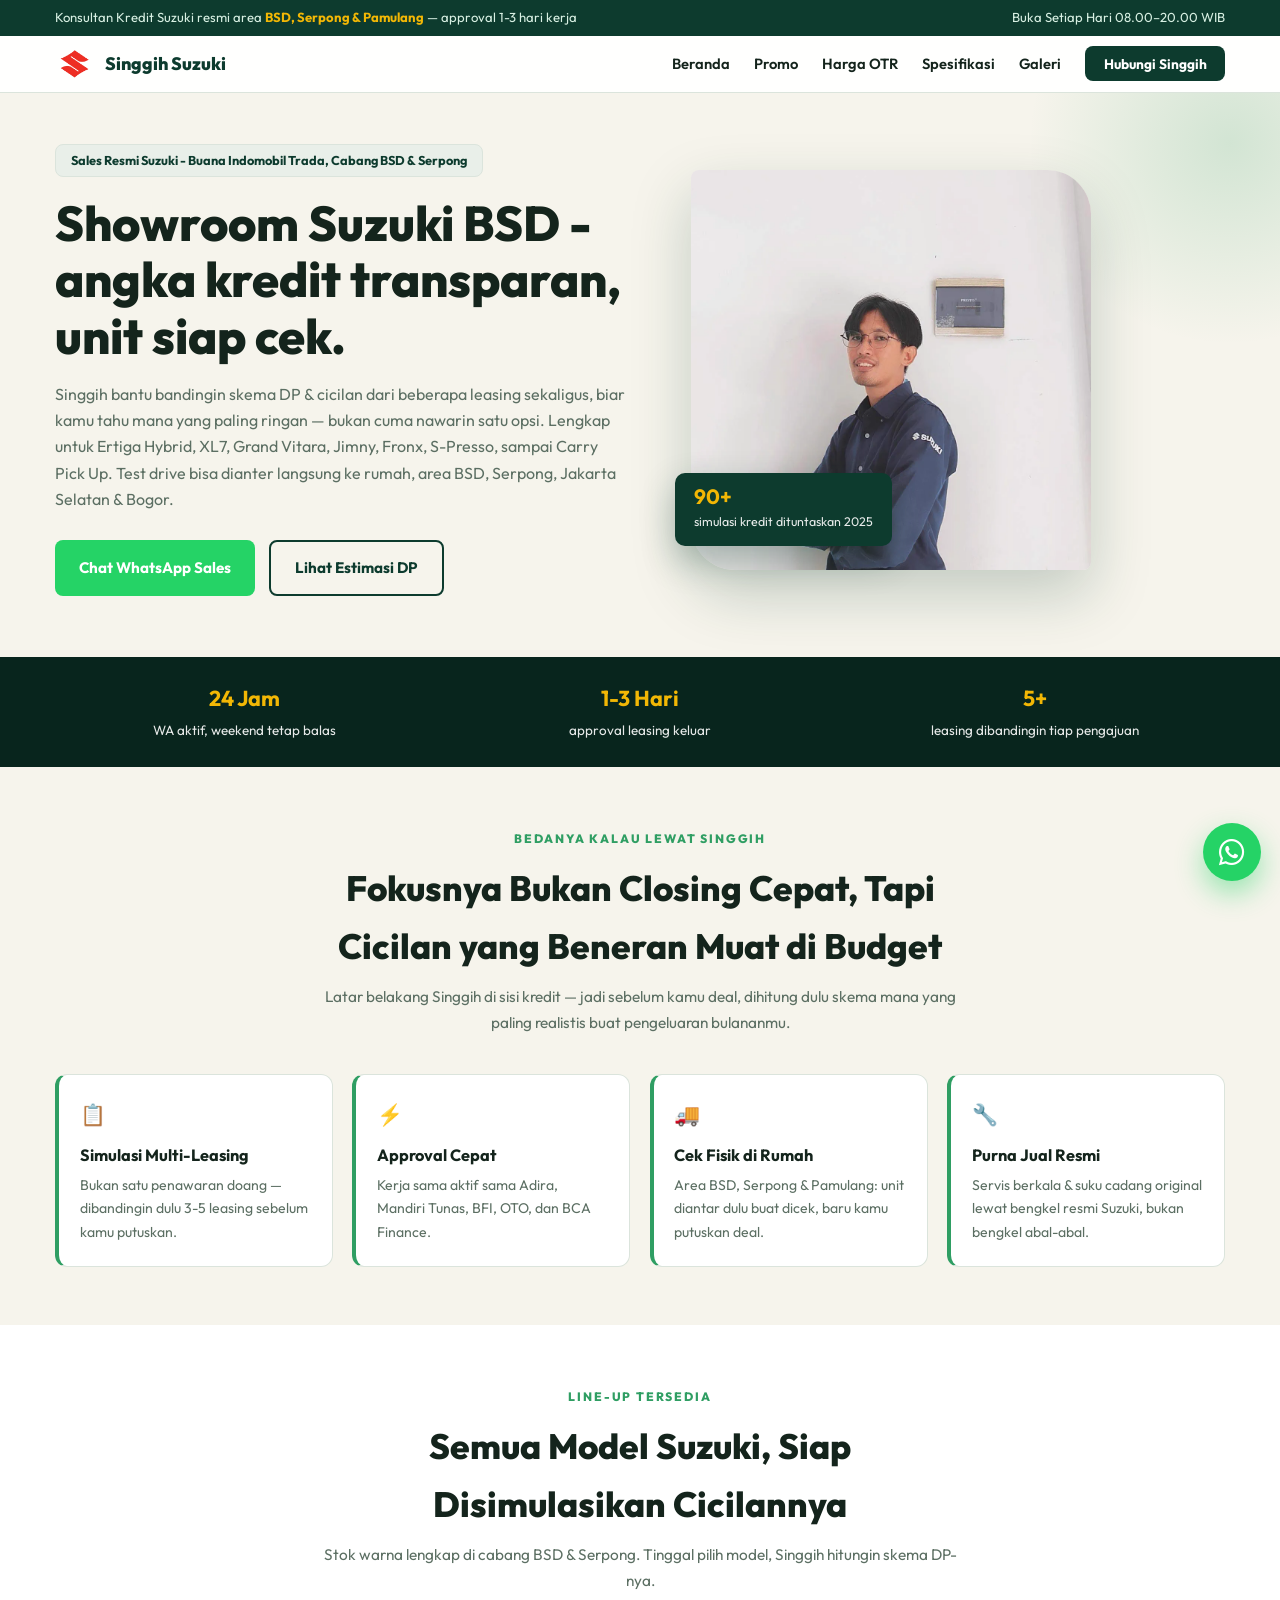
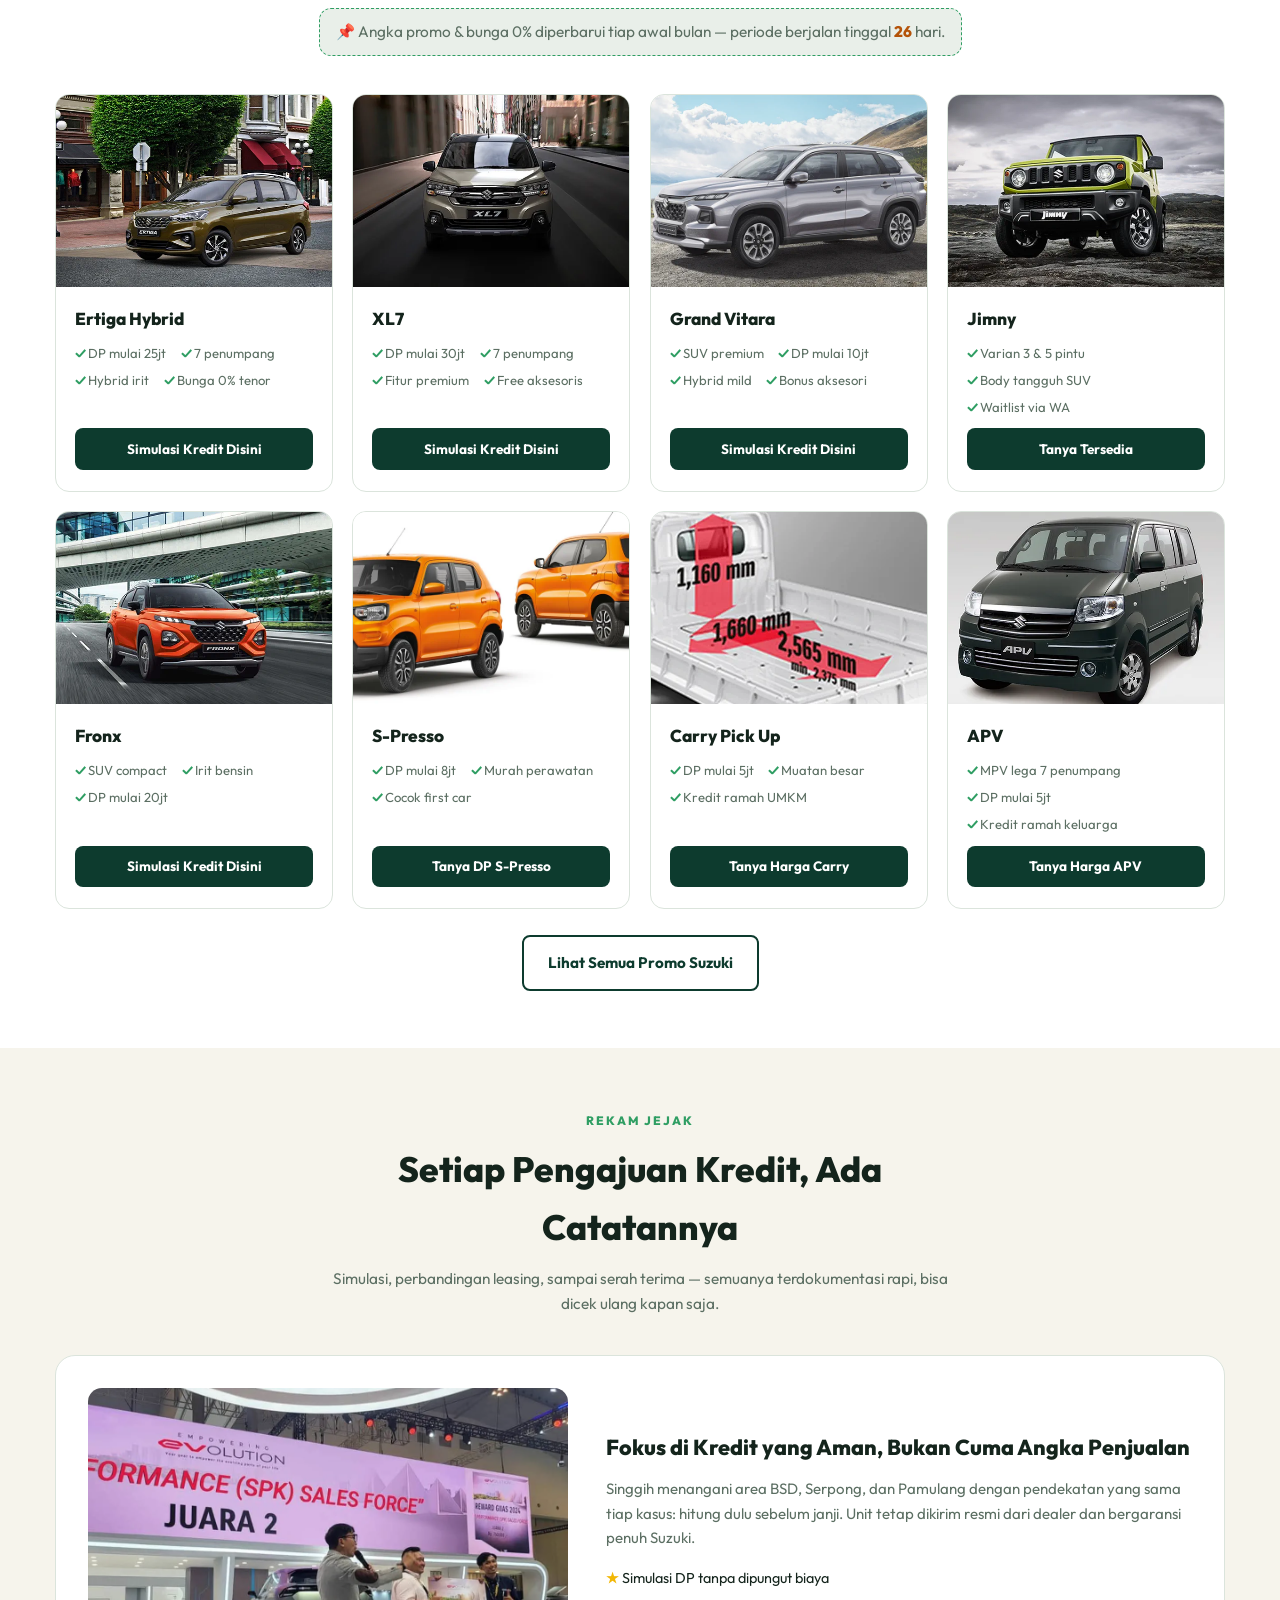
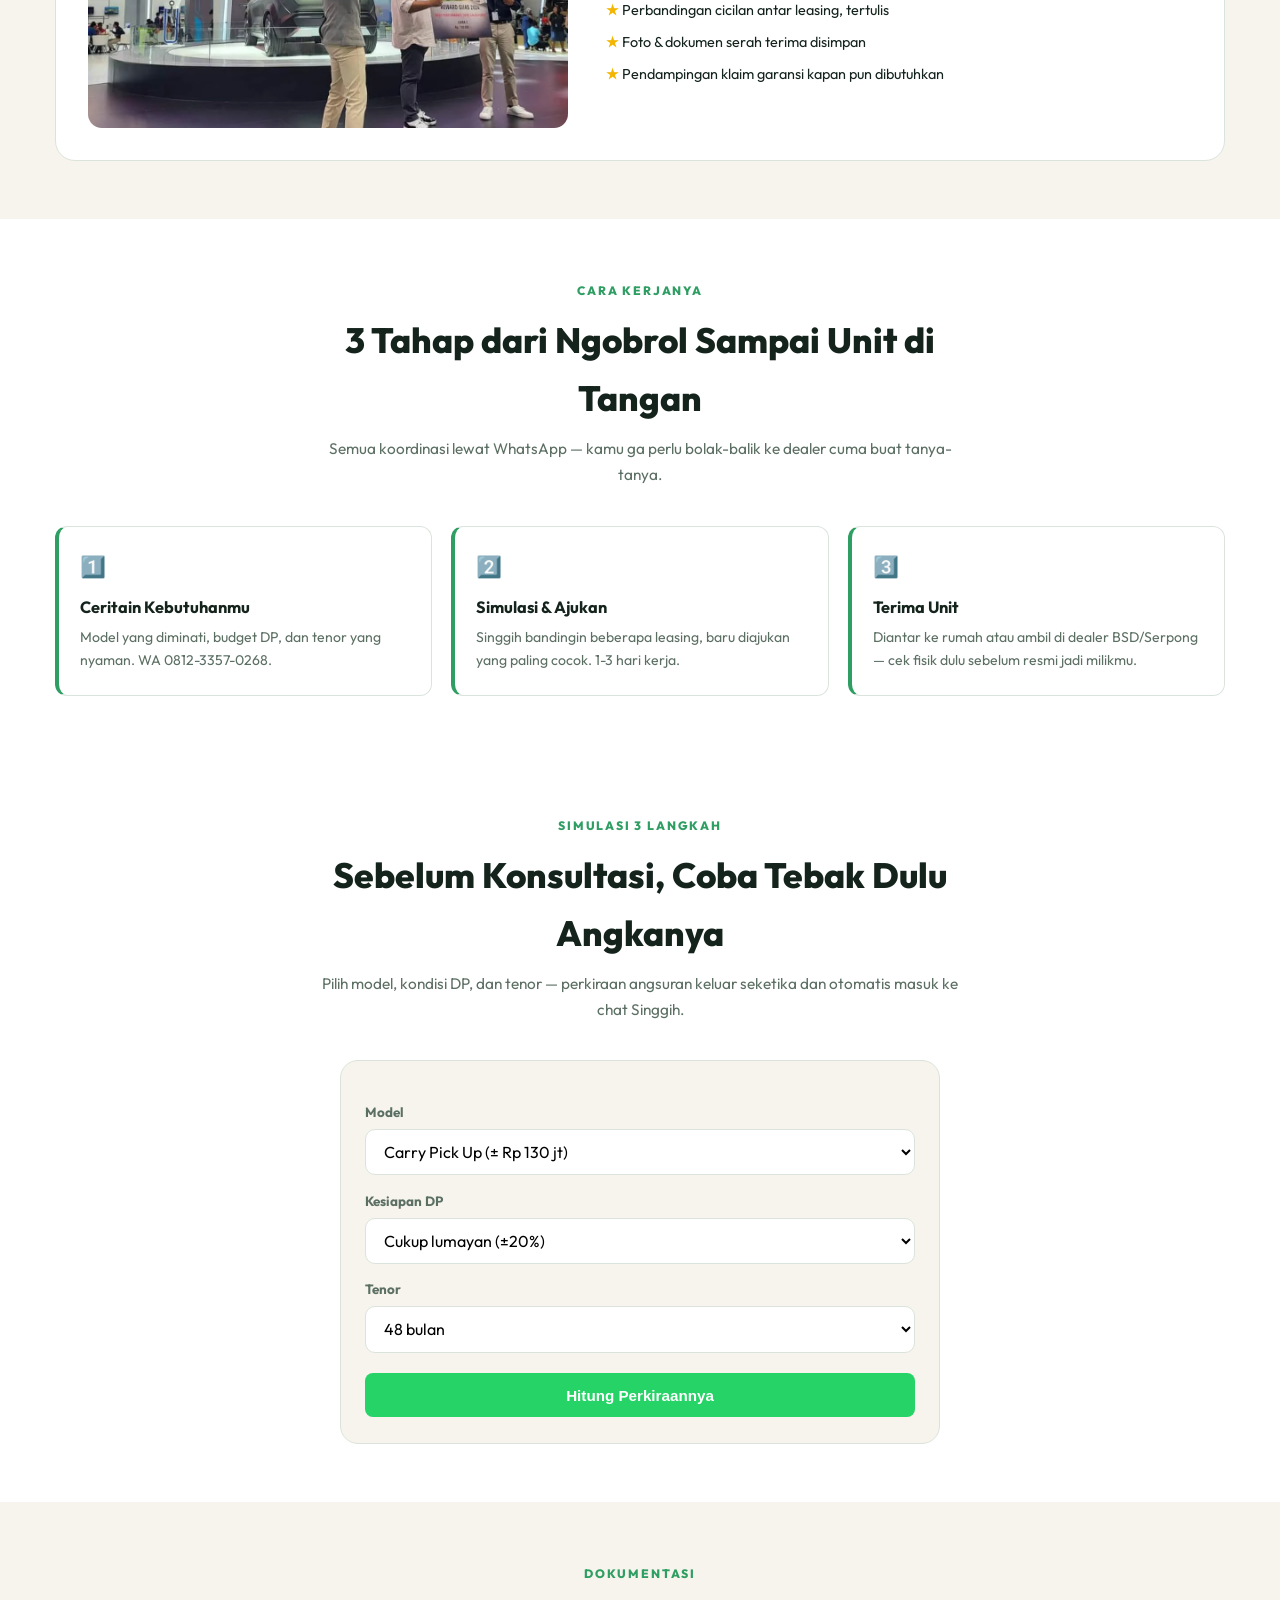
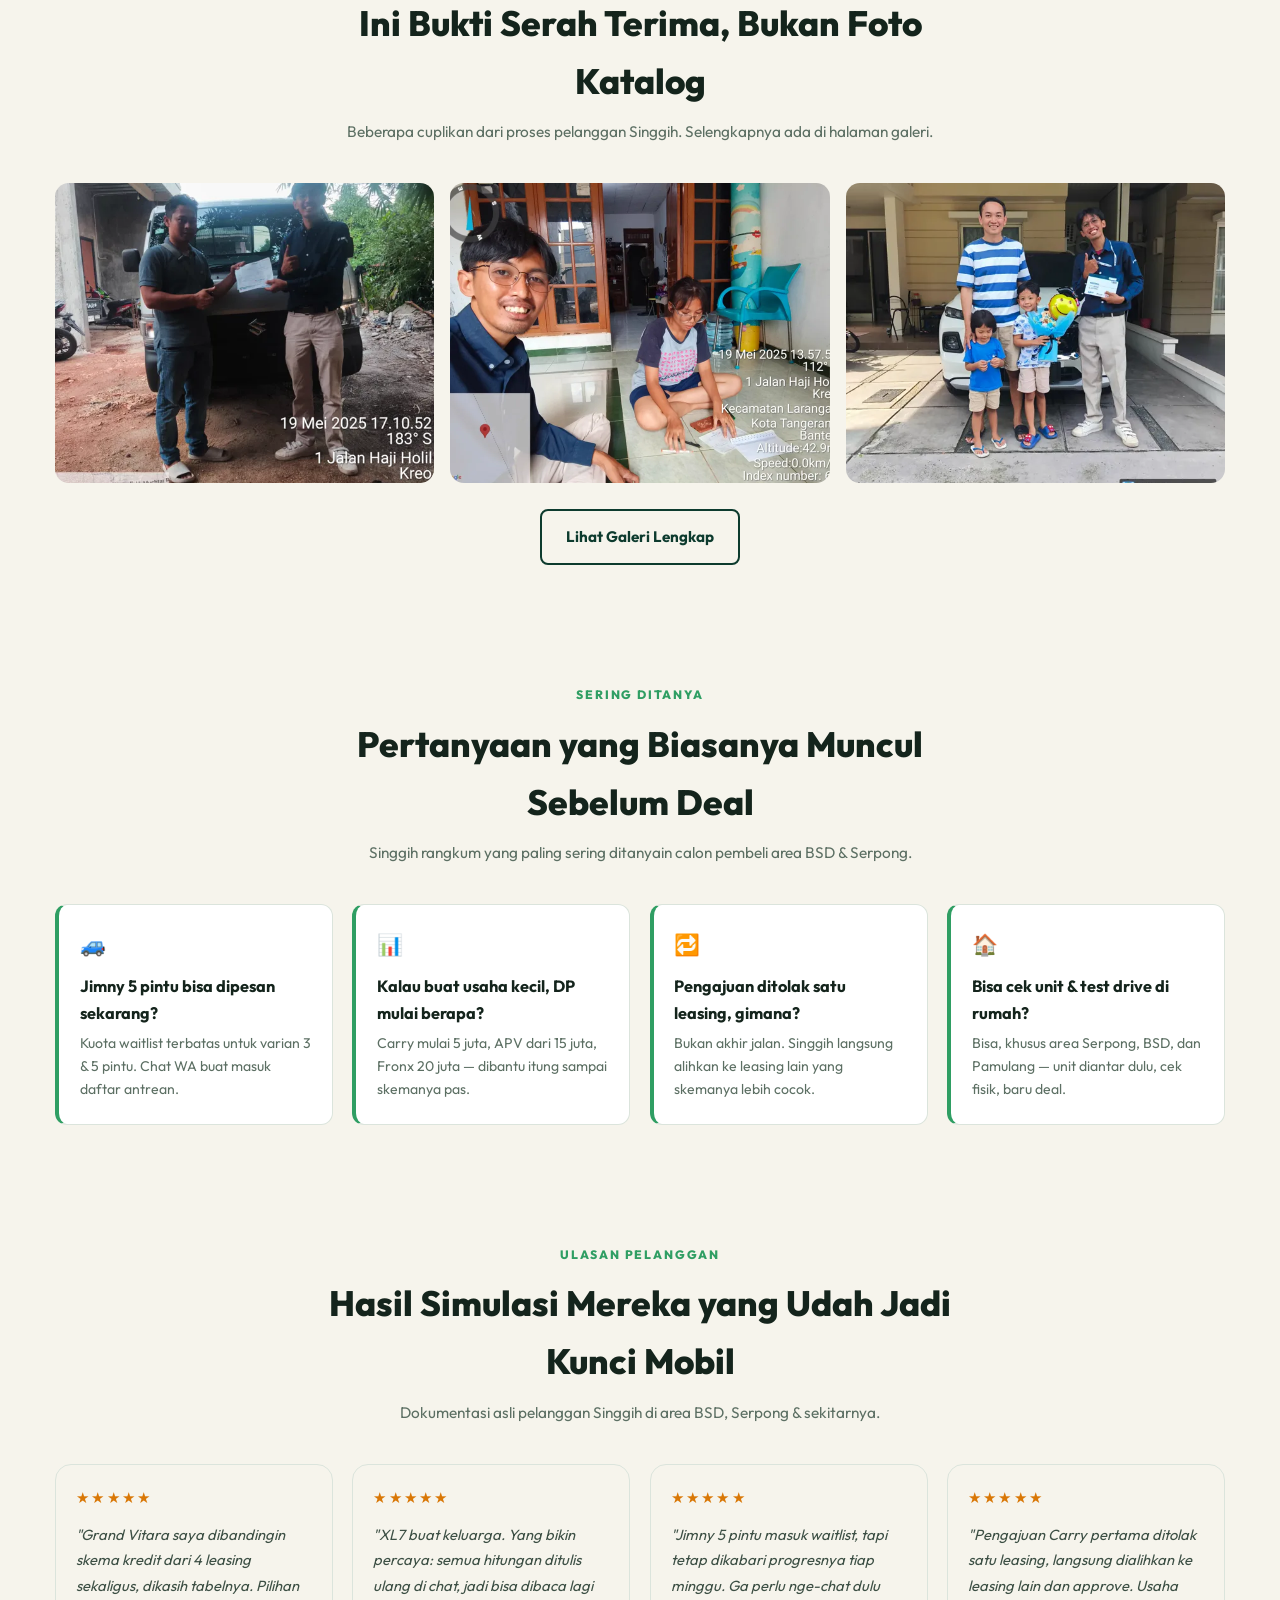
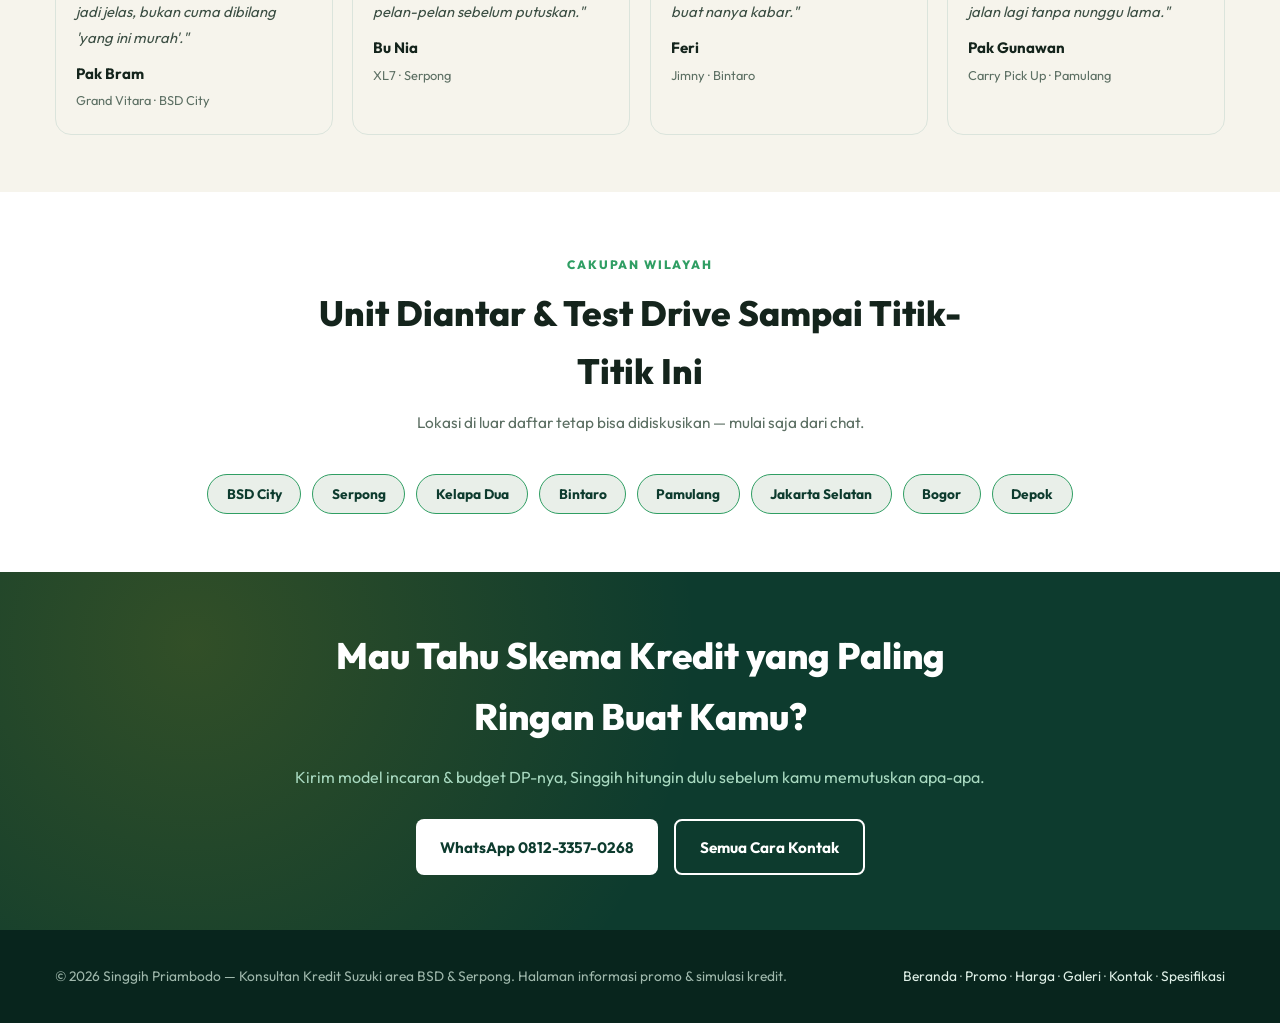
==== commit 5d56e732: "feat: gap content model per-site di spesifikasi (SEO keyword geo+model)" ====
--- a/index.html
+++ b/index.html
@@ -13,8 +13,8 @@
     <meta name="apple-mobile-web-app-capable" content="yes">
     <meta name="apple-mobile-web-app-status-bar-style" content="default">
 
-    <title>Suzuki BSD & Serpong DP Ringan Harga OTR | Singgih 0812-3357-0268</title>
-    <meta name="description" content="Showroom Suzuki BSD ready stock: S-Presso sampai Jimny. Konsultasi kredit bareng Singgih Priambodo via WA 0812-3357-0268 — dihitung ulang di depan kamu." />
+    <title>Showroom Suzuki BSD - unit ready, DP ringan 2026</title>
+    <meta name="description" content="Stock mobil Suzuki BSD tersedia dari S-Presso sampai Jimny. Titip kredit sama Singgih Priambodo (0812-3357-0268), angka cicilan dihitung ulang di depan kamu." />
 
     <meta property="og:title" content="Suzuki BSD & Serpong DP Ringan Harga OTR | Singgih 0812-3357-0268" />
     <meta property="og:description" content="Cari harga Suzuki BSD & Serpong DP ringan mulai 5 jutaan. Chat Singgih 0812-3357-0268 untuk simulasi kredit gratis & cetak harga OTR area BSD & Serpong!" />
@@ -82,7 +82,7 @@
         <div class="sg-wrap">
             <div class="sg-reveal">
                 <span class="sg-badge">Sales Resmi Suzuki - Buana Indomobil Trada, Cabang BSD &amp; Serpong</span>
-                <h1>Sebelum Tanda Tangan Kredit Suzuki, <span>Ngobrol Dulu</span> Sama Singgih</h1>
+                <h1>Showroom Suzuki BSD - angka kredit transparan, unit siap cek.</h1>
                 <p>Singgih bantu bandingin skema DP &amp; cicilan dari beberapa leasing sekaligus, biar kamu tahu mana yang paling ringan — bukan cuma nawarin satu opsi. Lengkap untuk Ertiga Hybrid, XL7, Grand Vitara, Jimny, Fronx, S-Presso, sampai Carry Pick Up. Test drive bisa dianter langsung ke rumah, area BSD, Serpong, Jakarta Selatan &amp; Bogor.</p>
                 <div class="sg-actions">
                     <a class="sg-btn sg-btn-wa" href="https://wa.me/6281233570268?text=hallo%20kak%20Singgih%2C%20mau%20tanya%20untuk%20unit%20suzukinya%202026" target="_blank" rel="noopener">Chat WhatsApp Sales</a>
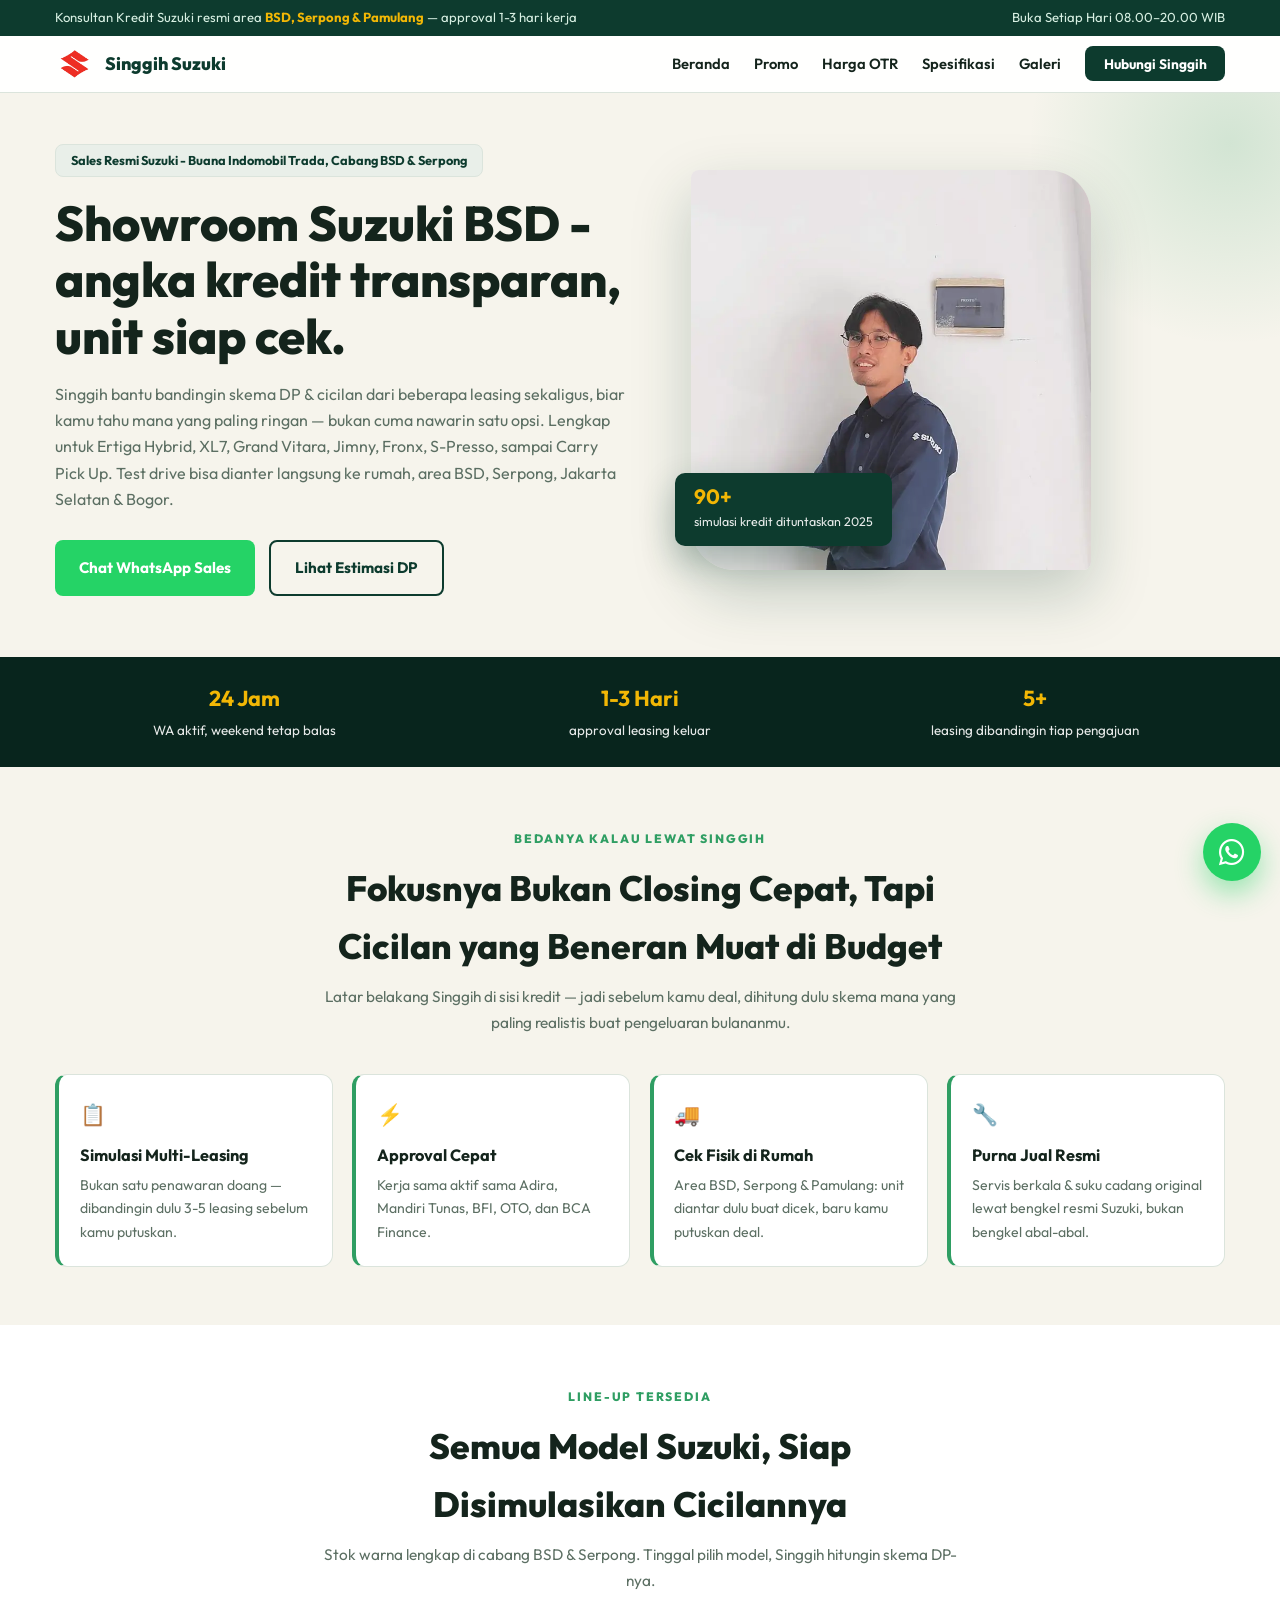
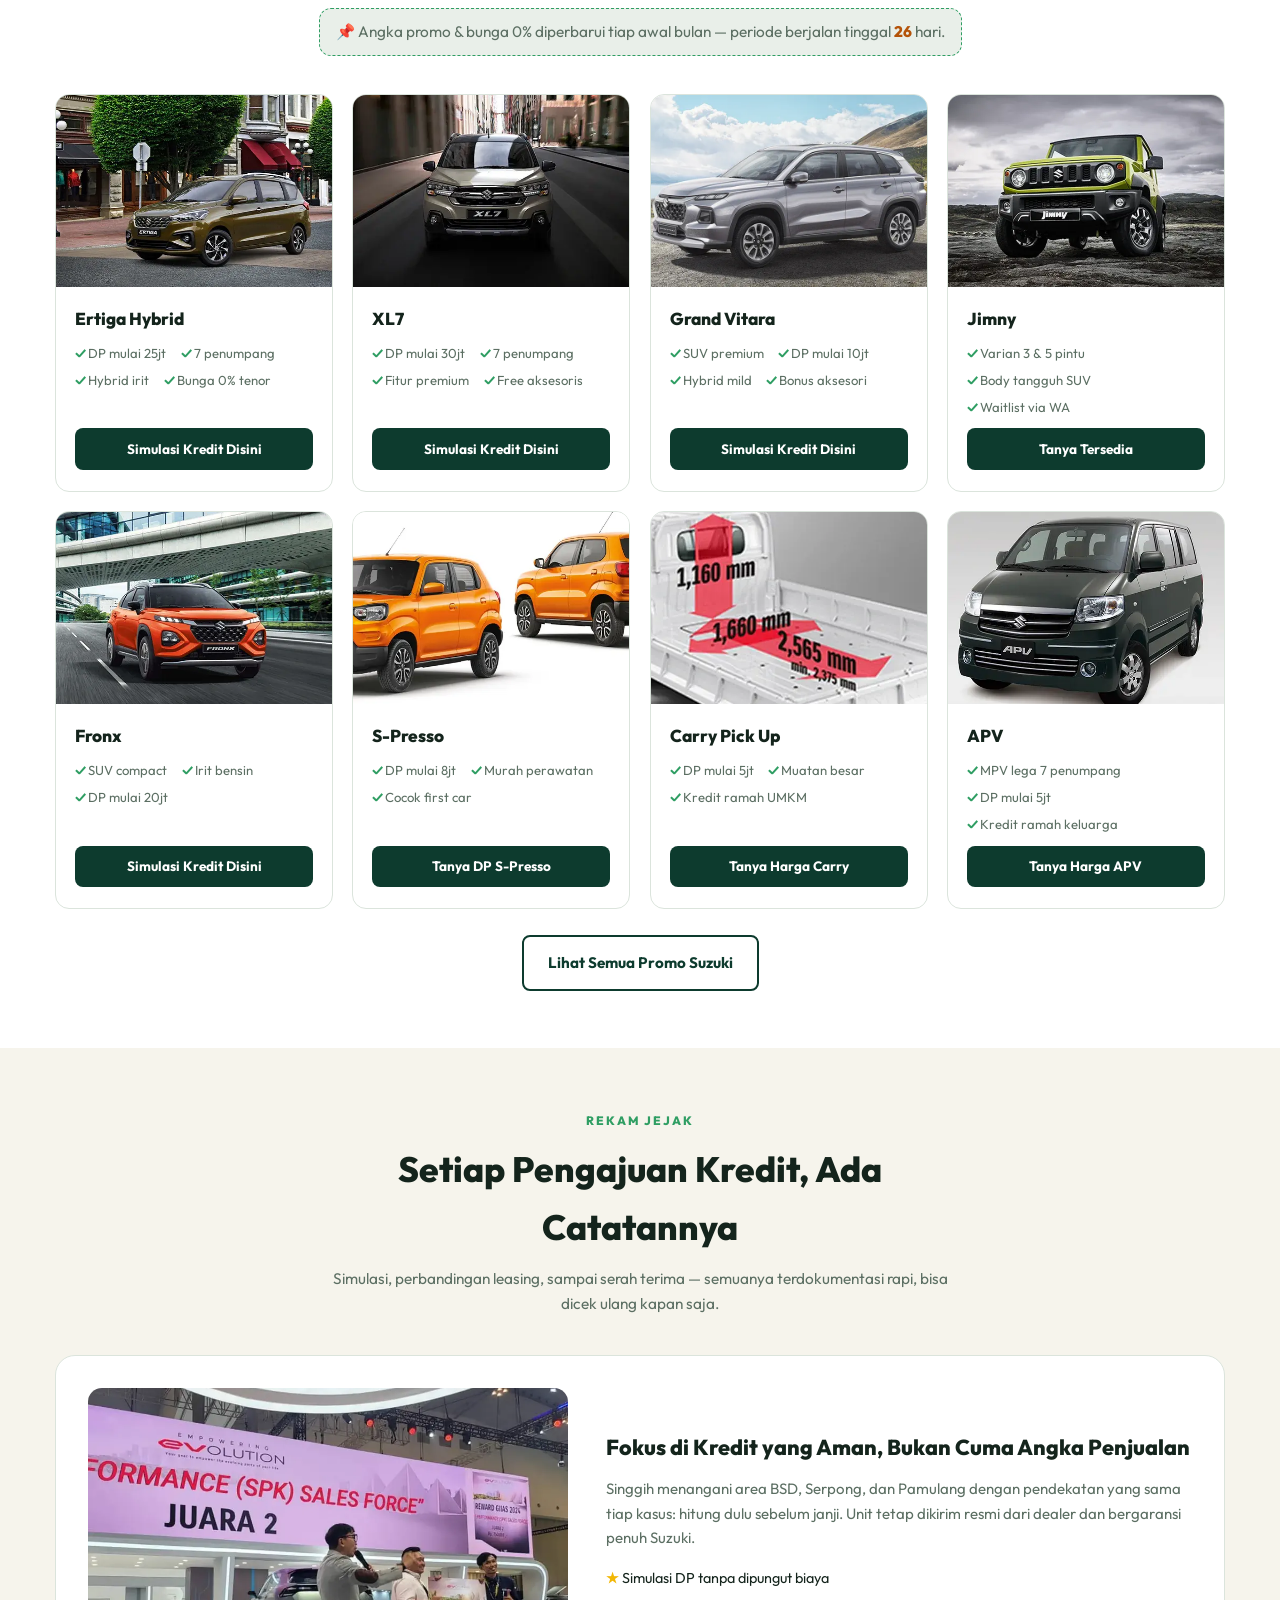
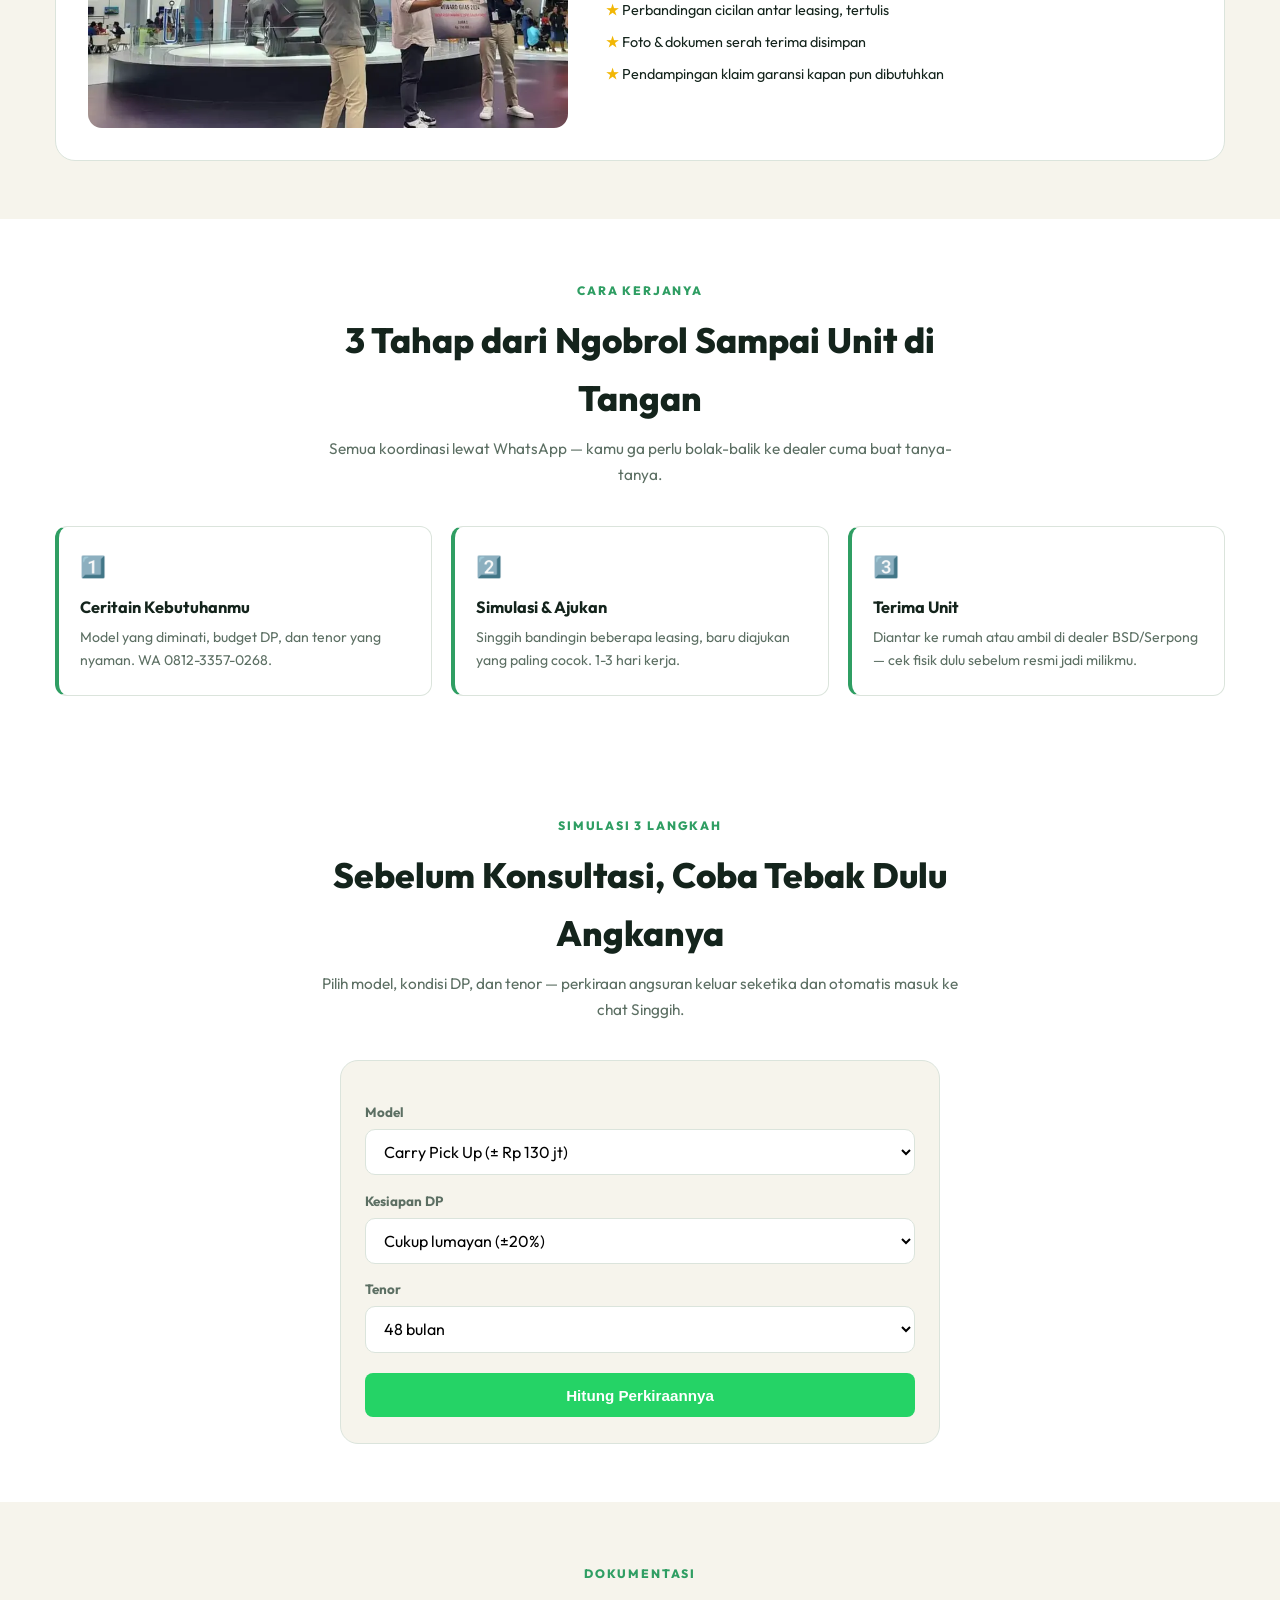
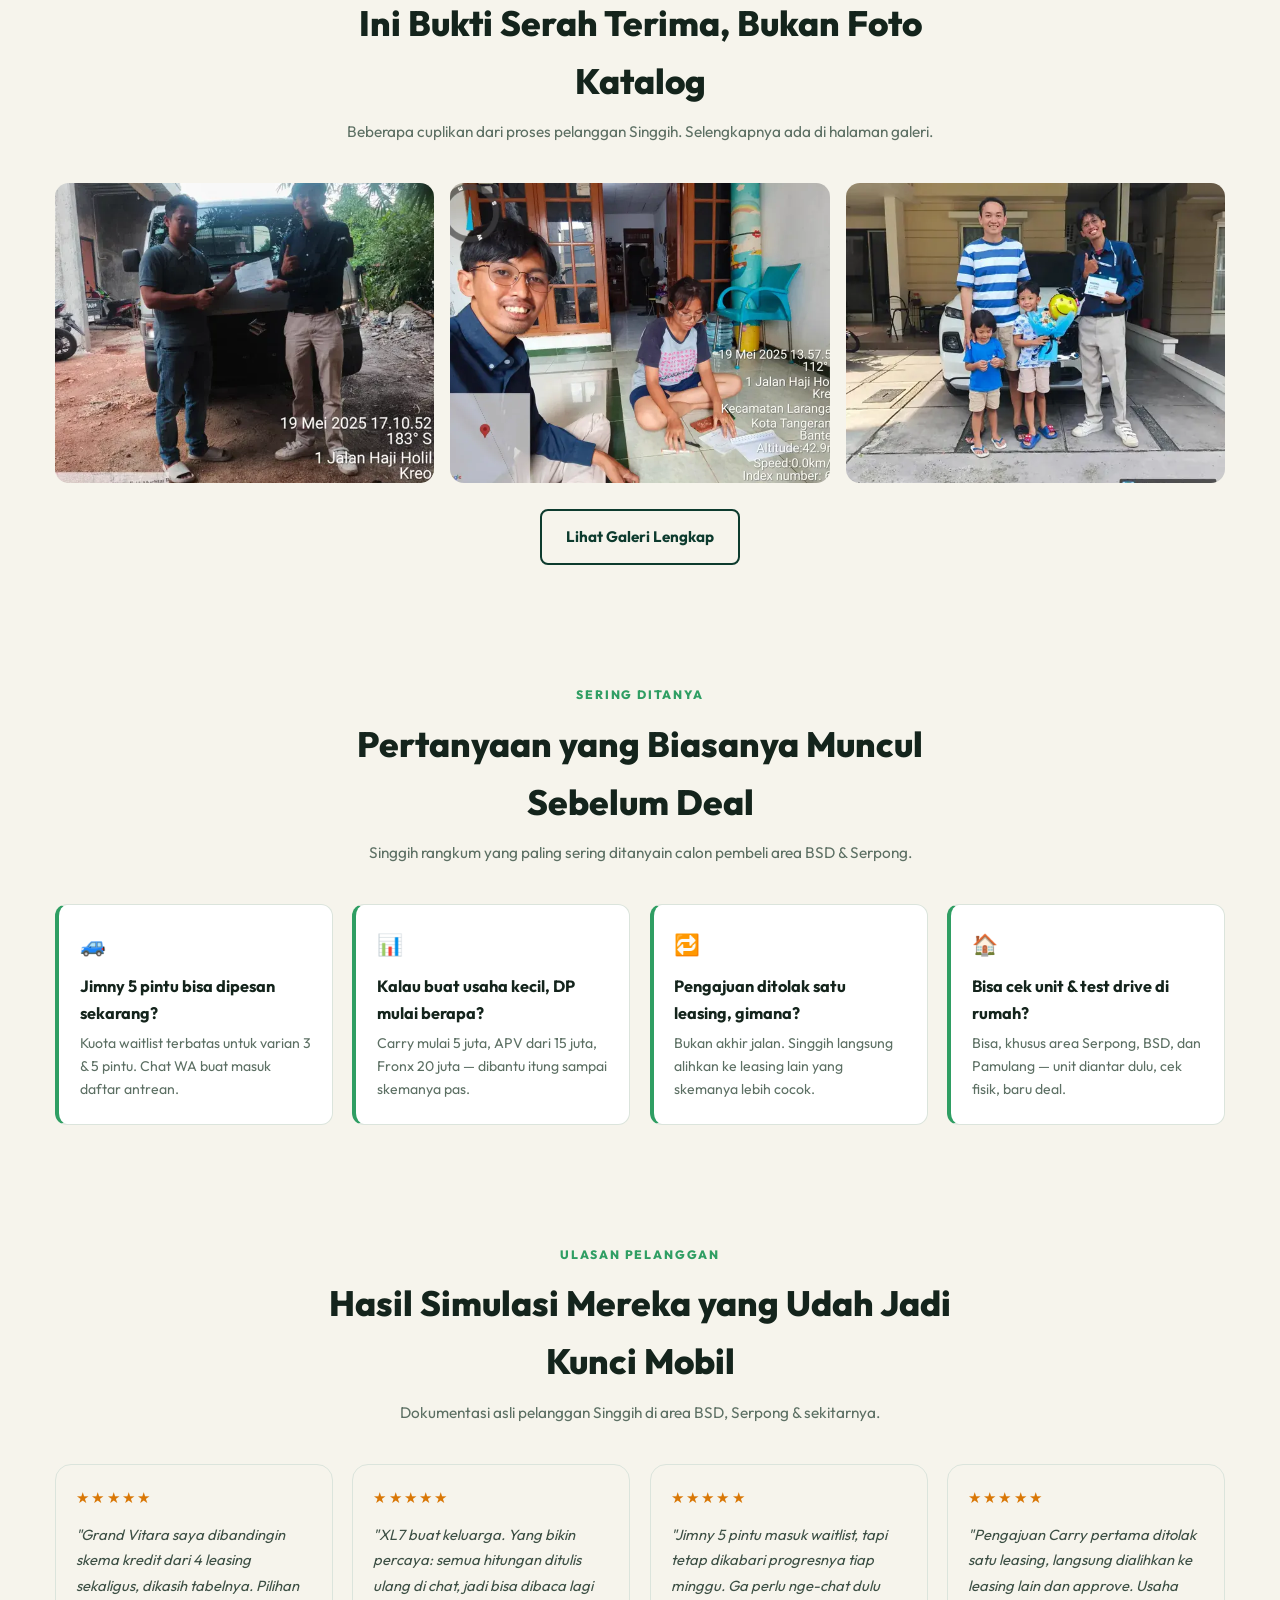
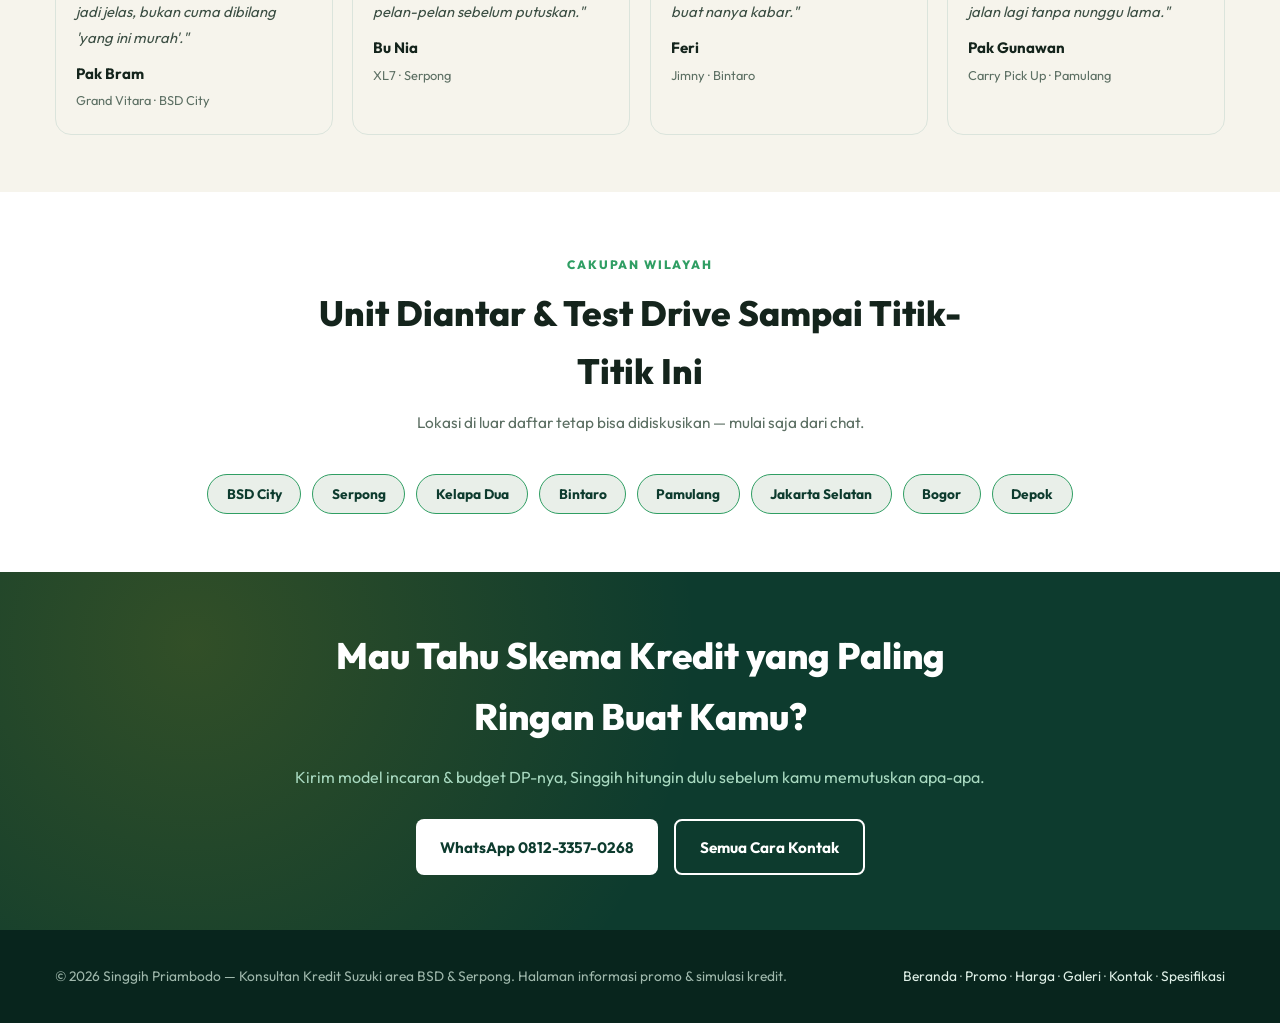
==== commit 274d7c75: "fix: performance web" ====
--- a/index.html
+++ b/index.html
@@ -1,7 +1,7 @@
 <!DOCTYPE html>
 <html lang="id">
 <head><!-- Google Tag Manager -->
-<script>(function(w,d,s,l,i){w[l]=w[l]||[];w[l].push({'gtm.start': new Date().getTime(),event:'gtm.js'});var f=d.getElementsByTagName(s)[0],j=d.createElement(s),dl=l!='dataLayer'?'&l='+l:'';j.async=true;j.src='https://www.googletagmanager.com/gtm.js?id='+i+dl;f.parentNode.insertBefore(j,f);})(window,document,'script','dataLayer','GTM-XXXXXXX');</script>
+<script>(function(w,d,s,l,i){w[l]=w[l]||[];w[l].push({'gtm.start': new Date().getTime(),event:'gtm.js'});var f=d.getElementsByTagName(s)[0],j=d.createElement(s),dl=l!='dataLayer'?'&l='+l:'';j.async=true;j.src='https://www.googletagmanager.com/gtm.js?id='+i+dl;f.parentNode.insertBefore(j,f);})(window,document,'script','dataLayer','GTM-NQ98NHSP');</script>
 <!-- End Google Tag Manager -->
 <!--GTM_HEAD_MARKER-->
 
@@ -18,13 +18,13 @@
 
     <meta property="og:title" content="Suzuki BSD & Serpong DP Ringan Harga OTR | Singgih 0812-3357-0268" />
     <meta property="og:description" content="Cari harga Suzuki BSD & Serpong DP ringan mulai 5 jutaan. Chat Singgih 0812-3357-0268 untuk simulasi kredit gratis & cetak harga OTR area BSD & Serpong!" />
-    <meta property="og:image" content="https://showroommobilsuzukigadingserpong.com/assets/img/singgih-suzukigadingserpong.webp" />
+    <meta property="og:image" content="https://showroommobilsuzukigadingserpong.com/assets/img/singgih-suzukibsd.webp" />
     <meta property="og:url" content="https://showroommobilsuzukigadingserpong.com/" />
     <meta property="og:type" content="website" />
     <meta name="twitter:card" content="summary_large_image" />
     <meta name="twitter:title" content="Suzuki BSD & Serpong DP Ringan Harga OTR | Singgih 0812-3357-0268" />
     <meta name="twitter:description" content="Cari harga Suzuki BSD & Serpong DP ringan mulai 5 jutaan. Chat Singgih 0812-3357-0268 untuk simulasi kredit gratis & cetak harga OTR area BSD & Serpong!" />
-    <meta name="twitter:image" content="https://showroommobilsuzukigadingserpong.com/assets/img/singgih-suzukigadingserpong.webp" />
+    <meta name="twitter:image" content="https://showroommobilsuzukigadingserpong.com/assets/img/singgih-suzukibsd.webp" />
 
     <meta name="keywords" content="suzuki gading serpong, suzuki bsd, dp ringan suzuki, harga otr suzuki, promo suzuki 2026, suzuki carry pick up, suzuki jimny, suzuki fronx, suzuki ertiga hybrid, suzuki grand vitara, suzuki xl7, singgih priambodo, sales suzuki gading serpong, simulasi kredit suzuki, test drive suzuki, uang muka mobil" />
 
@@ -41,7 +41,7 @@
     <link rel="shortcut icon" href="/assets/img/favicon.png" type="image/png">
     <link rel="icon" href="/assets/img/favicon.ico">
 
-    <link rel="preload" as="image" href="/assets/img/singgih-suzukigadingserpong.webp" fetchpriority="high">
+    <link rel="preload" as="image" href="/assets/img/singgih-suzukibsd.webp" fetchpriority="high">
     <link rel="preconnect" href="https://fonts.googleapis.com">
     <link rel="preconnect" href="https://fonts.gstatic.com" crossorigin>
     <link href="https://fonts.googleapis.com/css2?family=Outfit:wght@400;500;600;700;800&display=swap" rel="stylesheet" media="print" onload="this.media='all'">
@@ -52,7 +52,7 @@
     <link rel="stylesheet" href="/assets/css/app-mobile.css">
 </head>
 <body><!--GTM_NOSCRIPT_MARKER-->
-<noscript><iframe src="https://www.googletagmanager.com/ns.html?id=GTM-XXXXXXX"
+<noscript><iframe src="https://www.googletagmanager.com/ns.html?id=GTM-NQ98NHSP"
   height="0" width="0" style="display:none;visibility:hidden"></iframe></noscript>
 
 
@@ -90,7 +90,7 @@
                 </div>
             </div>
             <div class="sg-hero-media sg-reveal">
-                <img width="400" height="400" loading="eager" src="/assets/img/singgih-suzukigadingserpong.webp" alt="Singgih Priambodo sales Suzuki BSD &amp; Serpong di dealer resmi" />
+                <img width="400" height="400" loading="eager" fetchpriority="high" src="/assets/img/singgih-suzukibsd.webp" alt="Singgih Priambodo sales Suzuki BSD &amp; Serpong di dealer resmi" />
                 <div class="sg-hero-tag">
                     <div><b>90+</b><small>simulasi kredit dituntaskan 2025</small></div>
                 </div>
@@ -393,7 +393,7 @@
         "@context": "https://schema.org",
         "@type": "AutoDealer",
         "name": "Sales Suzuki BSD & Serpong - Singgih Priambodo",
-        "image": "https://showroommobilsuzukigadingserpong.com/assets/img/singgih-suzukigadingserpong.webp",
+        "image": "https://showroommobilsuzukigadingserpong.com/assets/img/singgih-suzukibsd.webp",
         "url": "https://showroommobilsuzukigadingserpong.com/",
         "telephone": "+6281233570268",
         "priceRange": "Rp 130.000.000 - Rp 500.000.000",
@@ -495,7 +495,7 @@
         })();
     </script>
 
-    <script src="/assets/js/main.js"></script>
+    <script src="/assets/js/main.js" defer></script>
 <nav class="sg-appbar" aria-label="Menu cepat">
     <a href="/"><i class="bx bxs-home"></i><span>Utama</span></a>
     <a href="/spesifikasi/"><i class="bx bx-car"></i><span>Model</span></a>
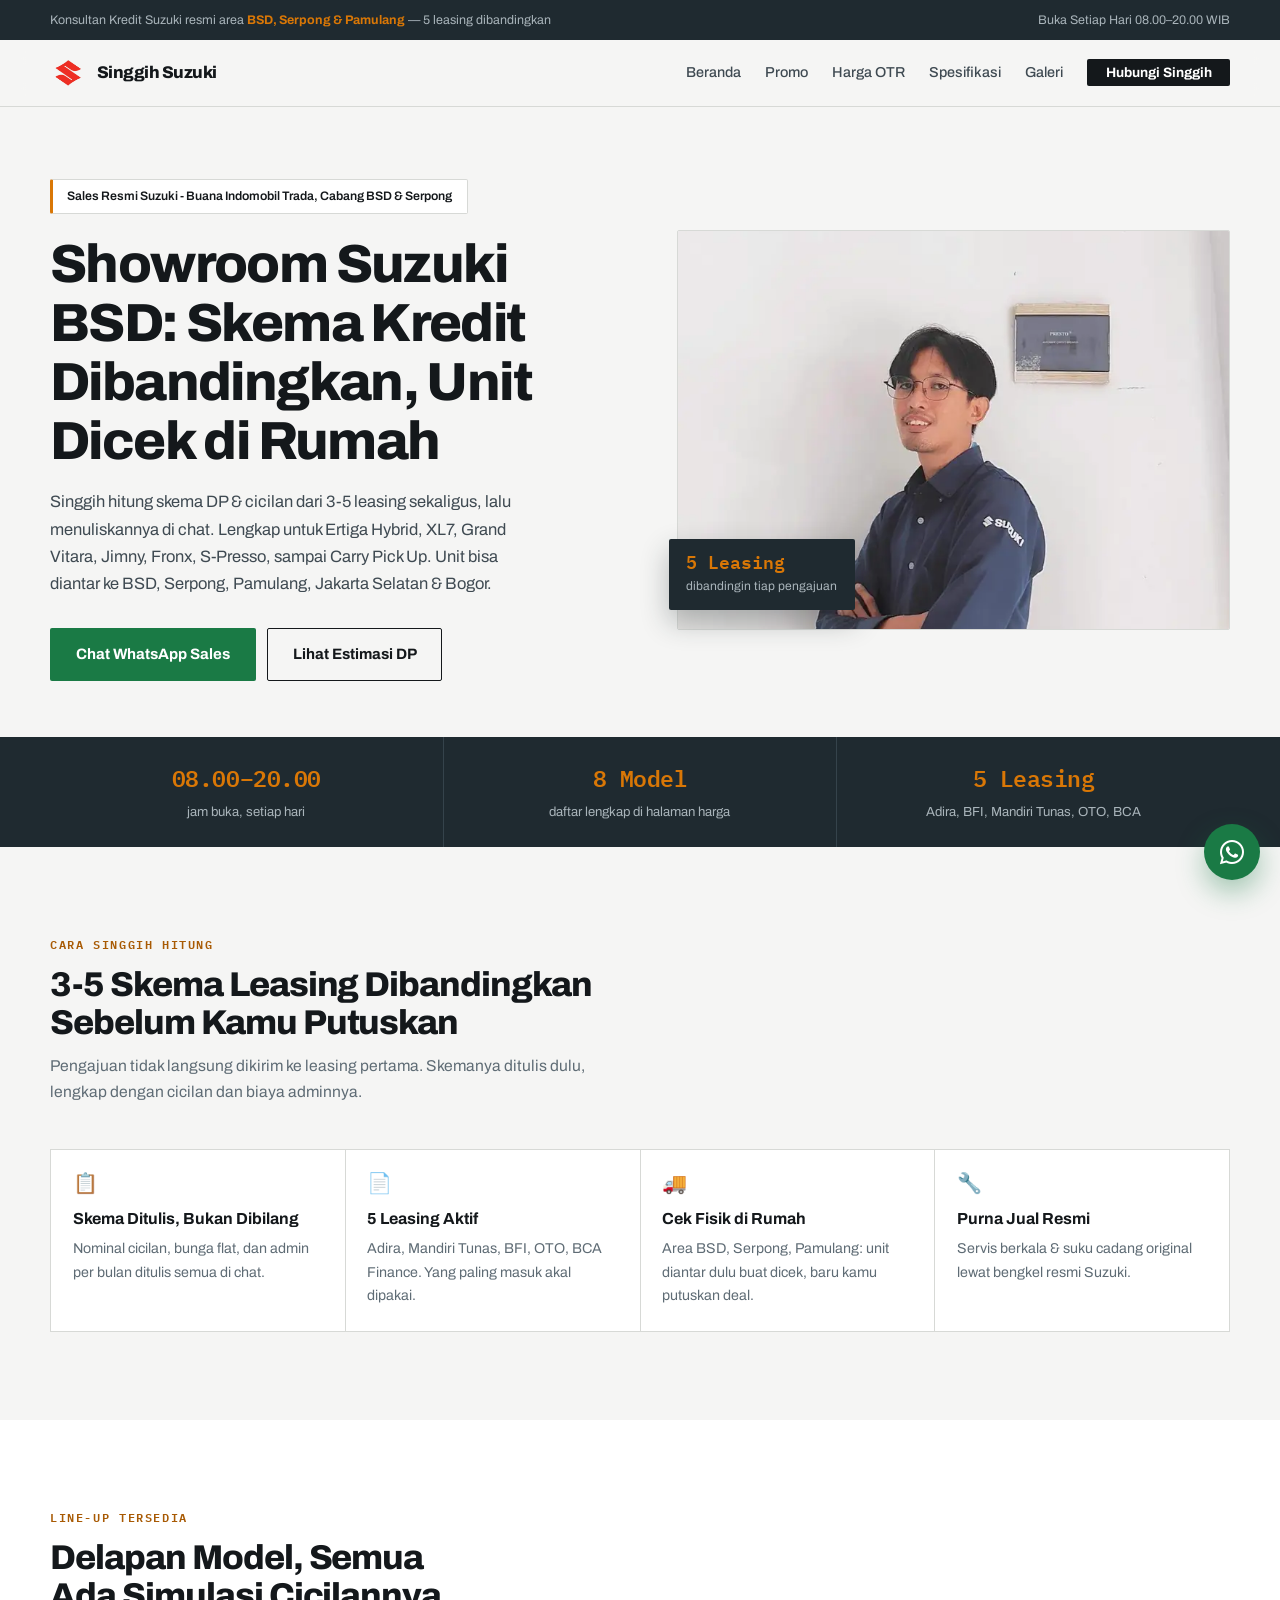
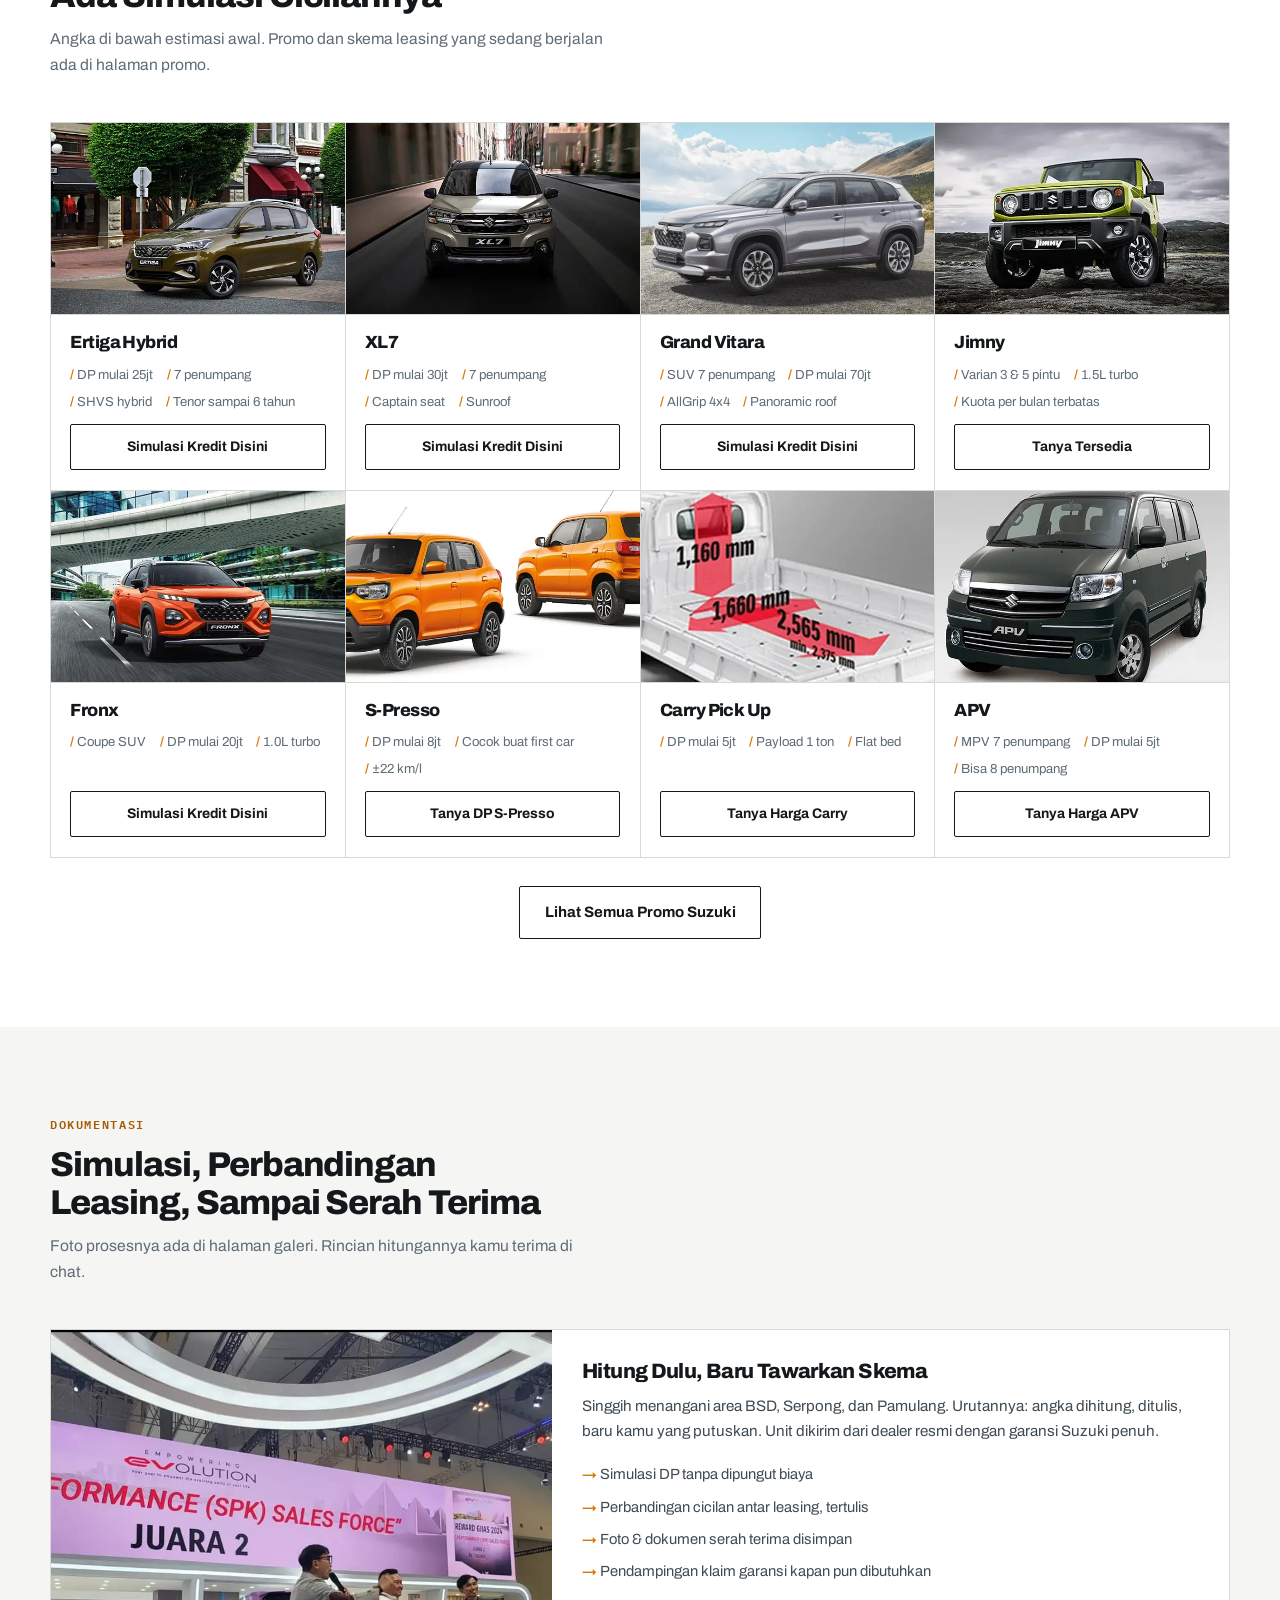
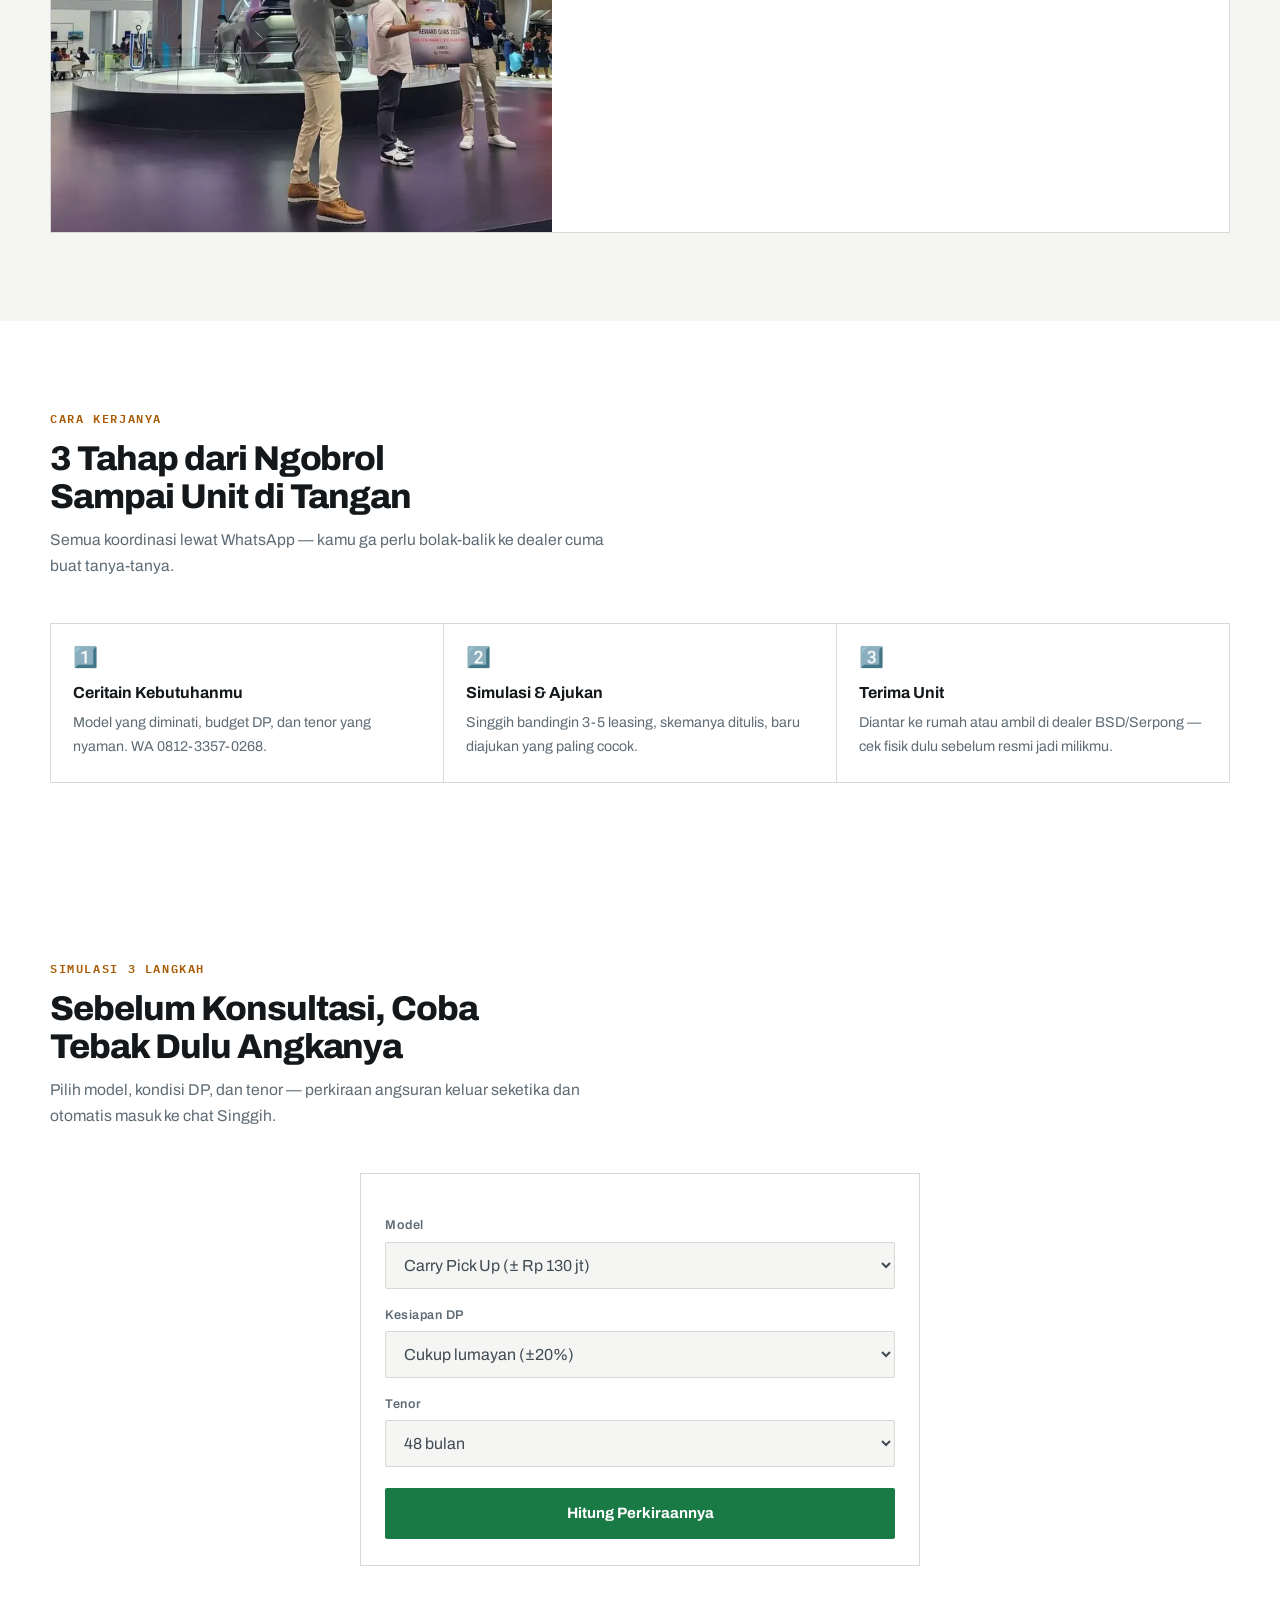
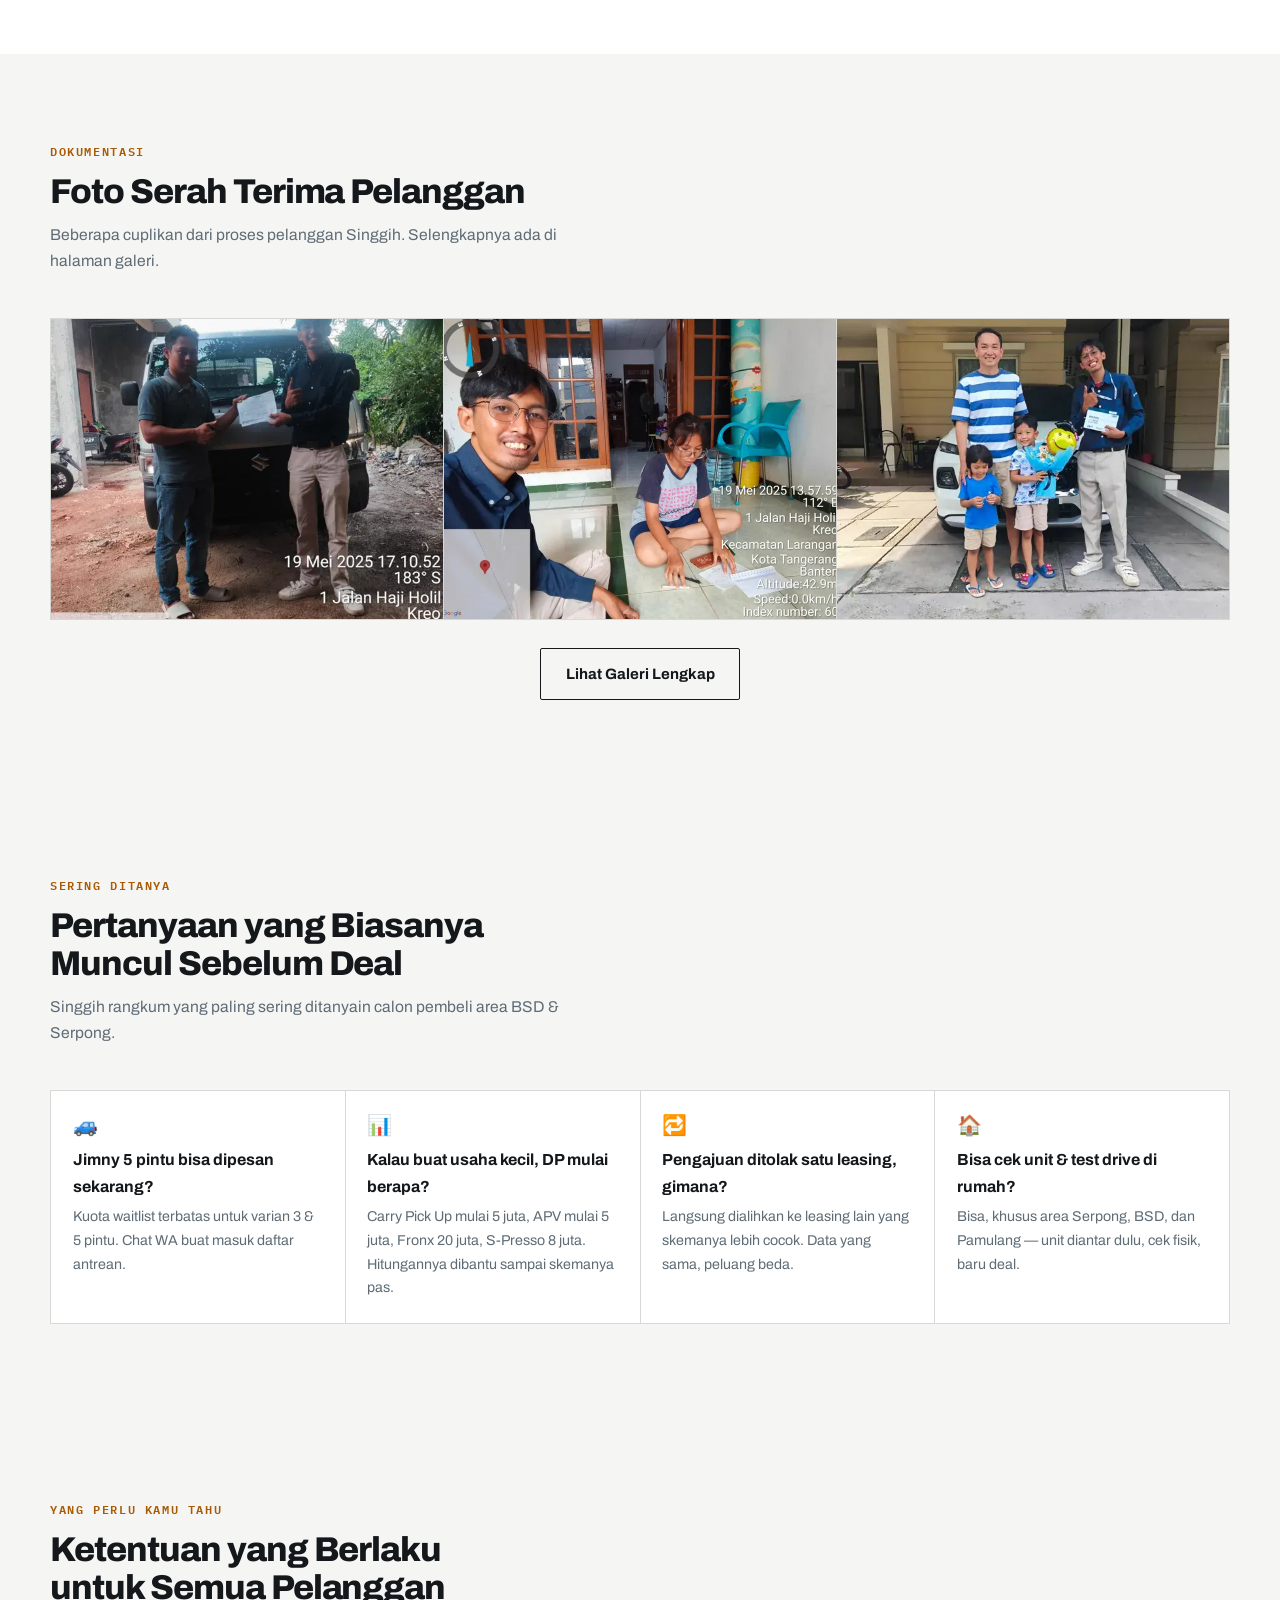
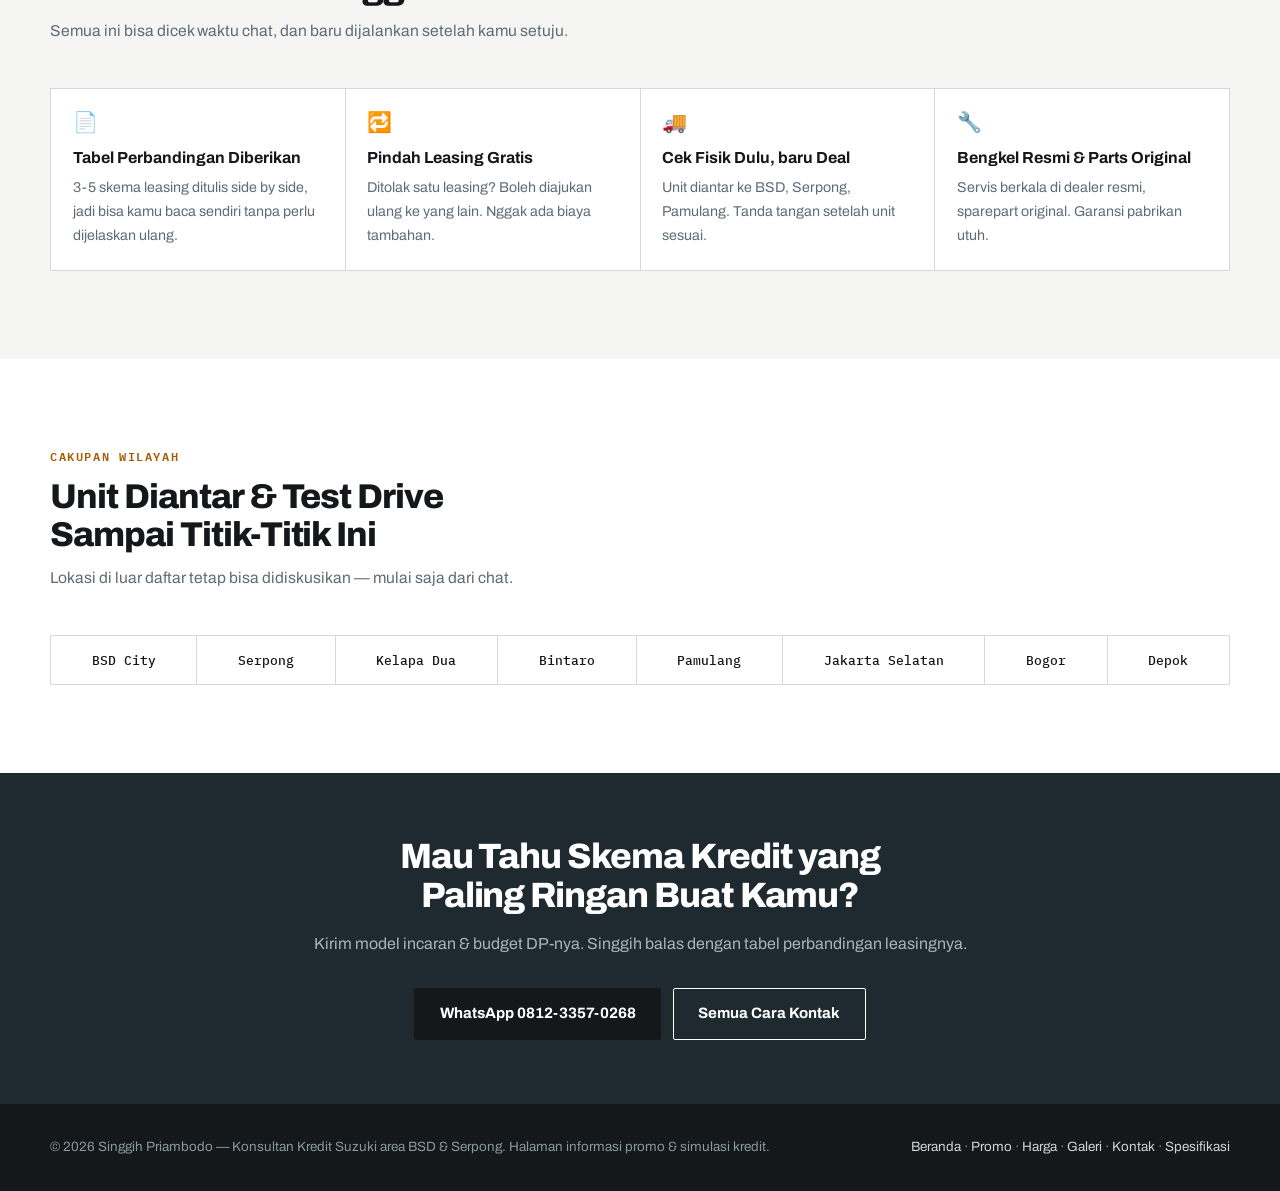
==== commit 55641b61: "fix: rombak tampilan credit terminal, hapus testimoni palsu & angka karangan Tampilan: - style.css d" ====
--- a/index.html
+++ b/index.html
@@ -44,8 +44,8 @@
     <link rel="preload" as="image" href="/assets/img/singgih-suzukibsd.webp" fetchpriority="high">
     <link rel="preconnect" href="https://fonts.googleapis.com">
     <link rel="preconnect" href="https://fonts.gstatic.com" crossorigin>
-    <link href="https://fonts.googleapis.com/css2?family=Outfit:wght@400;500;600;700;800&display=swap" rel="stylesheet" media="print" onload="this.media='all'">
-    <noscript><link href="https://fonts.googleapis.com/css2?family=Outfit:wght@400;500;600;700;800&display=swap" rel="stylesheet"></noscript>
+    <link href="https://fonts.googleapis.com/css2?family=Archivo:wght@400;500;600;700;800;900&family=IBM+Plex+Mono:wght@400;500;600&display=swap" rel="stylesheet" media="print" onload="this.media='all'">
+    <noscript><link href="https://fonts.googleapis.com/css2?family=Archivo:wght@400;500;600;700;800;900&family=IBM+Plex+Mono:wght@400;500;600&display=swap" rel="stylesheet"></noscript>
     <link href='https://unpkg.com/boxicons@2.1.4/css/boxicons.min.css' rel='stylesheet' media="print" onload="this.media='all'">
     <noscript><link href='https://unpkg.com/boxicons@2.1.4/css/boxicons.min.css' rel='stylesheet'></noscript>
     <link rel="stylesheet" href="/assets/css/style.css">
@@ -58,7 +58,7 @@
 
     <div class="sg-topbar">
         <div class="sg-wrap">
-            <span>Konsultan Kredit Suzuki resmi area <b>BSD, Serpong &amp; Pamulang</b> &mdash; approval 1-3 hari kerja</span>
+            <span>Konsultan Kredit Suzuki resmi area <b>BSD, Serpong &amp; Pamulang</b> &mdash; 5 leasing dibandingkan</span>
             <span>Buka Setiap Hari 08.00&ndash;20.00 WIB</span>
         </div>
     </div>
@@ -82,8 +82,8 @@
         <div class="sg-wrap">
             <div class="sg-reveal">
                 <span class="sg-badge">Sales Resmi Suzuki - Buana Indomobil Trada, Cabang BSD &amp; Serpong</span>
-                <h1>Showroom Suzuki BSD - angka kredit transparan, unit siap cek.</h1>
-                <p>Singgih bantu bandingin skema DP &amp; cicilan dari beberapa leasing sekaligus, biar kamu tahu mana yang paling ringan — bukan cuma nawarin satu opsi. Lengkap untuk Ertiga Hybrid, XL7, Grand Vitara, Jimny, Fronx, S-Presso, sampai Carry Pick Up. Test drive bisa dianter langsung ke rumah, area BSD, Serpong, Jakarta Selatan &amp; Bogor.</p>
+                <h1>Showroom Suzuki BSD: Skema Kredit Dibandingkan, Unit Dicek di Rumah</h1>
+                <p>Singgih hitung skema DP &amp; cicilan dari 3-5 leasing sekaligus, lalu menuliskannya di chat. Lengkap untuk Ertiga Hybrid, XL7, Grand Vitara, Jimny, Fronx, S-Presso, sampai Carry Pick Up. Unit bisa diantar ke BSD, Serpong, Pamulang, Jakarta Selatan &amp; Bogor.</p>
                 <div class="sg-actions">
                     <a class="sg-btn sg-btn-wa" href="https://wa.me/6281233570268?text=hallo%20kak%20Singgih%2C%20mau%20tanya%20untuk%20unit%20suzukinya%202026" target="_blank" rel="noopener">Chat WhatsApp Sales</a>
                     <a class="sg-btn sg-btn-line" href="/harga/">Lihat Estimasi DP</a>
@@ -92,7 +92,7 @@
             <div class="sg-hero-media sg-reveal">
                 <img width="400" height="400" loading="eager" fetchpriority="high" src="/assets/img/singgih-suzukibsd.webp" alt="Singgih Priambodo sales Suzuki BSD &amp; Serpong di dealer resmi" />
                 <div class="sg-hero-tag">
-                    <div><b>90+</b><small>simulasi kredit dituntaskan 2025</small></div>
+                    <div><b>5 Leasing</b><small>dibandingin tiap pengajuan</small></div>
                 </div>
             </div>
         </div>
@@ -100,24 +100,24 @@
 
     <div class="sg-stats">
         <div class="sg-wrap">
-            <div><b>24 Jam</b><small>WA aktif, weekend tetap balas</small></div>
-            <div><b>1-3 Hari</b><small>approval leasing keluar</small></div>
-            <div><b>5+</b><small>leasing dibandingin tiap pengajuan</small></div>
+            <div><b>08.00&ndash;20.00</b><small>jam buka, setiap hari</small></div>
+            <div><b>8 Model</b><small>daftar lengkap di halaman harga</small></div>
+            <div><b>5 Leasing</b><small>Adira, BFI, Mandiri Tunas, OTO, BCA</small></div>
         </div>
     </div>
 
     <section class="sg-sec" id="kenapa">
         <div class="sg-wrap">
             <div class="sg-sec-head sg-reveal">
-                <span class="sg-eyebrow">Bedanya Kalau Lewat Singgih</span>
-                <h2>Fokusnya Bukan Closing Cepat, Tapi Cicilan yang Beneran Muat di Budget</h2>
-                <p>Latar belakang Singgih di sisi kredit — jadi sebelum kamu deal, dihitung dulu skema mana yang paling realistis buat pengeluaran bulananmu.</p>
+                <span class="sg-eyebrow">Cara Singgih Hitung</span>
+                <h2>3-5 Skema Leasing Dibandingkan Sebelum Kamu Putuskan</h2>
+                <p>Pengajuan tidak langsung dikirim ke leasing pertama. Skemanya ditulis dulu, lengkap dengan cicilan dan biaya adminnya.</p>
             </div>
             <div class="sg-cards sg-reveal">
-                <div class="sg-card"><i>📋</i><b>Simulasi Multi-Leasing</b><p>Bukan satu penawaran doang — dibandingin dulu 3-5 leasing sebelum kamu putuskan.</p></div>
-                <div class="sg-card"><i>⚡</i><b>Approval Cepat</b><p>Kerja sama aktif sama Adira, Mandiri Tunas, BFI, OTO, dan BCA Finance.</p></div>
-                <div class="sg-card"><i>🚚</i><b>Cek Fisik di Rumah</b><p>Area BSD, Serpong &amp; Pamulang: unit diantar dulu buat dicek, baru kamu putuskan deal.</p></div>
-                <div class="sg-card"><i>🔧</i><b>Purna Jual Resmi</b><p>Servis berkala &amp; suku cadang original lewat bengkel resmi Suzuki, bukan bengkel abal-abal.</p></div>
+                <div class="sg-card"><i>📋</i><b>Skema Ditulis, Bukan Dibilang</b><p>Nominal cicilan, bunga flat, dan admin per bulan ditulis semua di chat.</p></div>
+                <div class="sg-card"><i>📄</i><b>5 Leasing Aktif</b><p>Adira, Mandiri Tunas, BFI, OTO, BCA Finance. Yang paling masuk akal dipakai.</p></div>
+                <div class="sg-card"><i>🚚</i><b>Cek Fisik di Rumah</b><p>Area BSD, Serpong, Pamulang: unit diantar dulu buat dicek, baru kamu putuskan deal.</p></div>
+                <div class="sg-card"><i>🔧</i><b>Purna Jual Resmi</b><p>Servis berkala &amp; suku cadang original lewat bengkel resmi Suzuki.</p></div>
             </div>
         </div>
     </section>
@@ -126,16 +126,15 @@
         <div class="sg-wrap">
             <div class="sg-sec-head sg-reveal">
                 <span class="sg-eyebrow">Line-up Tersedia</span>
-                <h2>Semua Model Suzuki, Siap Disimulasikan Cicilannya</h2>
-                <p>Stok warna lengkap di cabang BSD &amp; Serpong. Tinggal pilih model, Singgih hitungin skema DP-nya.</p>
-                <p class="sg-urgency">📌 Angka promo &amp; bunga 0% diperbarui tiap awal bulan — periode berjalan tinggal <b id="sgSisaHari">…</b> hari.</p>
+                <h2>Delapan Model, Semua Ada Simulasi Cicilannya</h2>
+                <p>Angka di bawah estimasi awal. Promo dan skema leasing yang sedang berjalan ada di halaman promo.</p>
             </div>
             <div class="sg-models sg-reveal">
                 <div class="sg-model-card">
                     <img width="300" height="192" loading="lazy" src="/assets/img/singgih-ertiga-bsd.webp" alt="Suzuki Ertiga Hybrid kredit DP ringan BSD &amp; Serpong Singgih" />
                     <div class="sg-model-card-body">
                         <h3>Ertiga Hybrid</h3>
-                        <ul><li>DP mulai 25jt</li><li>7 penumpang</li><li>Hybrid irit</li><li>Bunga 0% tenor</li></ul>
+                        <ul><li>DP mulai 25jt</li><li>7 penumpang</li><li>SHVS hybrid</li><li>Tenor sampai 6 tahun</li></ul>
                         <a href="https://wa.me/6281233570268?text=hallo%20kak%20Singgih%2C%20mau%20tanya%20untuk%20unit%20Ertiga%20Hybrid%20nya" target="_blank" rel="noopener">Simulasi Kredit Disini</a>
                     </div>
                 </div>
@@ -143,7 +142,7 @@
                     <img width="300" height="192" loading="lazy" src="/assets/img/singgih-xl7-bsd.webp" alt="Suzuki XL7 kredit BSD &amp; Serpong Singgih" />
                     <div class="sg-model-card-body">
                         <h3>XL7</h3>
-                        <ul><li>DP mulai 30jt</li><li>7 penumpang</li><li>Fitur premium</li><li>Free aksesoris</li></ul>
+                        <ul><li>DP mulai 30jt</li><li>7 penumpang</li><li>Captain seat</li><li>Sunroof</li></ul>
                         <a href="https://wa.me/6281233570268?text=hallo%20kak%20Singgih%2C%20mau%20tanya%20untuk%20unit%20XL7%20nya" target="_blank" rel="noopener">Simulasi Kredit Disini</a>
                     </div>
                 </div>
@@ -151,7 +150,7 @@
                     <img width="300" height="192" loading="lazy" src="/assets/img/singgih-grand-vitara-bsd.webp" alt="Suzuki Grand Vitara kredit BSD &amp; Serpong Singgih" />
                     <div class="sg-model-card-body">
                         <h3>Grand Vitara</h3>
-                        <ul><li>SUV premium</li><li>DP mulai 10jt</li><li>Hybrid mild</li><li>Bonus aksesori</li></ul>
+                        <ul><li>SUV 7 penumpang</li><li>DP mulai 70jt</li><li>AllGrip 4x4</li><li>Panoramic roof</li></ul>
                         <a href="https://wa.me/6281233570268?text=hallo%20kak%20Singgih%2C%20mau%20tanya%20untuk%20unit%20Grand%20Vitara%20nya" target="_blank" rel="noopener">Simulasi Kredit Disini</a>
                     </div>
                 </div>
@@ -159,7 +158,7 @@
                     <img width="300" height="192" loading="lazy" src="/assets/img/singgih-jimny-bsd.webp" alt="Suzuki Jimny kredit DP ringan BSD &amp; Serpong Singgih" />
                     <div class="sg-model-card-body">
                         <h3>Jimny</h3>
-                        <ul><li>Varian 3 &amp; 5 pintu</li><li>Body tangguh SUV</li><li>Waitlist via WA</li></ul>
+                        <ul><li>Varian 3 &amp; 5 pintu</li><li>1.5L turbo</li><li>Kuota per bulan terbatas</li></ul>
                         <a href="https://wa.me/6281233570268?text=hallo%20kak%20Singgih%2C%20mau%20tanya%20untuk%20unit%20Jimny%20nya" target="_blank" rel="noopener">Tanya Tersedia</a>
                     </div>
                 </div>
@@ -167,7 +166,7 @@
                     <img width="300" height="192" loading="lazy" src="/assets/img/singgih-fronx-bsd.webp" alt="Suzuki Fronx DP ringan BSD &amp; Serpong Singgih" />
                     <div class="sg-model-card-body">
                         <h3>Fronx</h3>
-                        <ul><li>SUV compact</li><li>Irit bensin</li><li>DP mulai 20jt</li></ul>
+                        <ul><li>Coupe SUV</li><li>DP mulai 20jt</li><li>1.0L turbo</li></ul>
                         <a href="https://wa.me/6281233570268?text=hallo%20kak%20Singgih%2C%20mau%20tanya%20untuk%20unit%20Fronx%20nya" target="_blank" rel="noopener">Simulasi Kredit Disini</a>
                     </div>
                 </div>
@@ -175,7 +174,7 @@
                     <img width="300" height="192" loading="lazy" src="/assets/img/singgih-s-presso-bsd.webp" alt="Suzuki S-Presso DP ringan BSD &amp; Serpong Singgih" />
                     <div class="sg-model-card-body">
                         <h3>S-Presso</h3>
-                        <ul><li>DP mulai 8jt</li><li>Murah perawatan</li><li>Cocok first car</li></ul>
+                        <ul><li>DP mulai 8jt</li><li>Cocok buat first car</li><li>±22 km/l</li></ul>
                         <a href="https://wa.me/6281233570268?text=hallo%20kak%20Singgih%2C%20mau%20tanya%20untuk%20unit%20S-Presso%20nya" target="_blank" rel="noopener">Tanya DP S-Presso</a>
                     </div>
                 </div>
@@ -183,7 +182,7 @@
                     <img width="300" height="192" loading="lazy" src="/assets/img/singgih-carry-pickup-bsd.webp" alt="Suzuki Carry Pick Up kredit UMKM BSD &amp; Serpong Singgih" />
                     <div class="sg-model-card-body">
                         <h3>Carry Pick Up</h3>
-                        <ul><li>DP mulai 5jt</li><li>Muatan besar</li><li>Kredit ramah UMKM</li></ul>
+                        <ul><li>DP mulai 5jt</li><li>Payload 1 ton</li><li>Flat bed</li></ul>
                         <a href="https://wa.me/6281233570268?text=hallo%20kak%20Singgih%2C%20mau%20tanya%20untuk%20unit%20Carry%20Pick%20Up%20nya" target="_blank" rel="noopener">Tanya Harga Carry</a>
                     </div>
                 </div>
@@ -191,7 +190,7 @@
                     <img width="300" height="192" loading="lazy" src="/assets/img/singgih-apv-bsd.webp" alt="Suzuki APV MPV kredit DP ringan BSD &amp; Serpong Singgih" />
                     <div class="sg-model-card-body">
                         <h3>APV</h3>
-                        <ul><li>MPV lega 7 penumpang</li><li>DP mulai 5jt</li><li>Kredit ramah keluarga</li></ul>
+                        <ul><li>MPV 7 penumpang</li><li>DP mulai 5jt</li><li>Bisa 8 penumpang</li></ul>
                         <a href="https://wa.me/6281233570268?text=hallo%20kak%20Singgih%2C%20mau%20tanya%20untuk%20unit%20APV%20nya" target="_blank" rel="noopener">Tanya Harga APV</a>
                     </div>
                 </div>
@@ -205,15 +204,15 @@
     <section class="sg-sec" id="pencapaian">
         <div class="sg-wrap">
             <div class="sg-sec-head sg-reveal">
-                <span class="sg-eyebrow">Rekam Jejak</span>
-                <h2>Setiap Pengajuan Kredit, Ada Catatannya</h2>
-                <p>Simulasi, perbandingan leasing, sampai serah terima — semuanya terdokumentasi rapi, bisa dicek ulang kapan saja.</p>
+                <span class="sg-eyebrow">Dokumentasi</span>
+                <h2>Simulasi, Perbandingan Leasing, Sampai Serah Terima</h2>
+                <p>Foto prosesnya ada di halaman galeri. Rincian hitungannya kamu terima di chat.</p>
             </div>
             <div class="sg-achieve sg-reveal">
-                <img width="600" height="400" loading="lazy" src="/assets/img/singgih-pencapaian.webp" alt="Pencapaian penjualan Singgih sales Suzuki BSD &amp; Serpong" />
+                <img width="600" height="400" loading="lazy" src="/assets/img/singgih-pencapaian.webp" alt="Dokumentasi proses kredit Suzuki BSD &amp; Serpong Singgih" />
                 <div>
-                    <h3>Fokus di Kredit yang Aman, Bukan Cuma Angka Penjualan</h3>
-                    <p>Singgih menangani area BSD, Serpong, dan Pamulang dengan pendekatan yang sama tiap kasus: hitung dulu sebelum janji. Unit tetap dikirim resmi dari dealer dan bergaransi penuh Suzuki.</p>
+                    <h3>Hitung Dulu, Baru Tawarkan Skema</h3>
+                    <p>Singgih menangani area BSD, Serpong, dan Pamulang. Urutannya: angka dihitung, ditulis, baru kamu yang putuskan. Unit dikirim dari dealer resmi dengan garansi Suzuki penuh.</p>
                     <ul>
                         <li>Simulasi DP tanpa dipungut biaya</li>
                         <li>Perbandingan cicilan antar leasing, tertulis</li>
@@ -234,7 +233,7 @@
             </div>
             <div class="sg-cards sg-reveal">
                 <div class="sg-card"><i>1️⃣</i><b>Ceritain Kebutuhanmu</b><p>Model yang diminati, budget DP, dan tenor yang nyaman. WA 0812-3357-0268.</p></div>
-                <div class="sg-card"><i>2️⃣</i><b>Simulasi &amp; Ajukan</b><p>Singgih bandingin beberapa leasing, baru diajukan yang paling cocok. 1-3 hari kerja.</p></div>
+                <div class="sg-card"><i>2️⃣</i><b>Simulasi &amp; Ajukan</b><p>Singgih bandingin 3-5 leasing, skemanya ditulis, baru diajukan yang paling cocok.</p></div>
                 <div class="sg-card"><i>3️⃣</i><b>Terima Unit</b><p>Diantar ke rumah atau ambil di dealer BSD/Serpong — cek fisik dulu sebelum resmi jadi milikmu.</p></div>
             </div>
         </div>
@@ -282,7 +281,7 @@
         <div class="sg-wrap">
             <div class="sg-sec-head sg-reveal">
                 <span class="sg-eyebrow">Dokumentasi</span>
-                <h2>Ini Bukti Serah Terima, Bukan Foto Katalog</h2>
+                <h2>Foto Serah Terima Pelanggan</h2>
                 <p>Beberapa cuplikan dari proses pelanggan Singgih. Selengkapnya ada di halaman galeri.</p>
             </div>
             <div class="sg-proof sg-reveal">
@@ -305,8 +304,8 @@
             </div>
             <div class="sg-cards sg-reveal">
                 <div class="sg-card"><i>🚙</i><b>Jimny 5 pintu bisa dipesan sekarang?</b><p>Kuota waitlist terbatas untuk varian 3 &amp; 5 pintu. Chat WA buat masuk daftar antrean.</p></div>
-                <div class="sg-card"><i>📊</i><b>Kalau buat usaha kecil, DP mulai berapa?</b><p>Carry mulai 5 juta, APV dari 15 juta, Fronx 20 juta — dibantu itung sampai skemanya pas.</p></div>
-                <div class="sg-card"><i>🔁</i><b>Pengajuan ditolak satu leasing, gimana?</b><p>Bukan akhir jalan. Singgih langsung alihkan ke leasing lain yang skemanya lebih cocok.</p></div>
+                <div class="sg-card"><i>📊</i><b>Kalau buat usaha kecil, DP mulai berapa?</b><p>Carry Pick Up mulai 5 juta, APV mulai 5 juta, Fronx 20 juta, S-Presso 8 juta. Hitungannya dibantu sampai skemanya pas.</p></div>
+                <div class="sg-card"><i>🔁</i><b>Pengajuan ditolak satu leasing, gimana?</b><p>Langsung dialihkan ke leasing lain yang skemanya lebih cocok. Data yang sama, peluang beda.</p></div>
                 <div class="sg-card"><i>🏠</i><b>Bisa cek unit &amp; test drive di rumah?</b><p>Bisa, khusus area Serpong, BSD, dan Pamulang — unit diantar dulu, cek fisik, baru deal.</p></div>
             </div>
         </div>
@@ -315,31 +314,15 @@
     <section class="sg-sec" id="testimoni">
         <div class="sg-wrap">
             <div class="sg-sec-head sg-reveal">
-                <span class="sg-eyebrow">Ulasan Pelanggan</span>
-                <h2>Hasil Simulasi Mereka yang Udah Jadi Kunci Mobil</h2>
-                <p>Dokumentasi asli pelanggan Singgih di area BSD, Serpong &amp; sekitarnya.</p>
-            </div>
-            <div class="sg-reviews sg-reveal">
-                <figure class="sg-review">
-                    <span class="sg-rate">★★★★★</span>
-                    <blockquote>"Grand Vitara saya dibandingin skema kredit dari 4 leasing sekaligus, dikasih tabelnya. Pilihan jadi jelas, bukan cuma dibilang 'yang ini murah'."</blockquote>
-                    <figcaption><b>Pak Bram</b><small>Grand Vitara &middot; BSD City</small></figcaption>
-                </figure>
-                <figure class="sg-review">
-                    <span class="sg-rate">★★★★★</span>
-                    <blockquote>"XL7 buat keluarga. Yang bikin percaya: semua hitungan ditulis ulang di chat, jadi bisa dibaca lagi pelan-pelan sebelum putuskan."</blockquote>
-                    <figcaption><b>Bu Nia</b><small>XL7 &middot; Serpong</small></figcaption>
-                </figure>
-                <figure class="sg-review">
-                    <span class="sg-rate">★★★★★</span>
-                    <blockquote>"Jimny 5 pintu masuk waitlist, tapi tetap dikabari progresnya tiap minggu. Ga perlu nge-chat dulu buat nanya kabar."</blockquote>
-                    <figcaption><b>Feri</b><small>Jimny &middot; Bintaro</small></figcaption>
-                </figure>
-                <figure class="sg-review">
-                    <span class="sg-rate">★★★★★</span>
-                    <blockquote>"Pengajuan Carry pertama ditolak satu leasing, langsung dialihkan ke leasing lain dan approve. Usaha jalan lagi tanpa nunggu lama."</blockquote>
-                    <figcaption><b>Pak Gunawan</b><small>Carry Pick Up &middot; Pamulang</small></figcaption>
-                </figure>
+                <span class="sg-eyebrow">Yang Perlu Kamu Tahu</span>
+                <h2>Ketentuan yang Berlaku untuk Semua Pelanggan</h2>
+                <p>Semua ini bisa dicek waktu chat, dan baru dijalankan setelah kamu setuju.</p>
+            </div>
+            <div class="sg-cards sg-reveal">
+                <div class="sg-card"><i>📄</i><b>Tabel Perbandingan Diberikan</b><p>3-5 skema leasing ditulis side by side, jadi bisa kamu baca sendiri tanpa perlu dijelaskan ulang.</p></div>
+                <div class="sg-card"><i>🔁</i><b>Pindah Leasing Gratis</b><p>Ditolak satu leasing? Boleh diajukan ulang ke yang lain. Nggak ada biaya tambahan.</p></div>
+                <div class="sg-card"><i>🚚</i><b>Cek Fisik Dulu, baru Deal</b><p>Unit diantar ke BSD, Serpong, Pamulang. Tanda tangan setelah unit sesuai.</p></div>
+                <div class="sg-card"><i>🔧</i><b>Bengkel Resmi &amp; Parts Original</b><p>Servis berkala di dealer resmi, sparepart original. Garansi pabrikan utuh.</p></div>
             </div>
         </div>
     </section>
@@ -360,7 +343,7 @@
     <section class="sg-contact" id="kontak">
         <div class="sg-wrap">
             <h2 class="sg-reveal">Mau Tahu Skema Kredit yang Paling Ringan Buat Kamu?</h2>
-            <p class="sg-reveal">Kirim model incaran &amp; budget DP-nya, Singgih hitungin dulu sebelum kamu memutuskan apa-apa.</p>
+            <p class="sg-reveal">Kirim model incaran &amp; budget DP-nya. Singgih balas dengan tabel perbandingan leasingnya.</p>
             <div class="sg-contact-links sg-reveal">
                 <a class="sg-btn sg-btn-light" href="https://wa.me/6281233570268?text=hallo%20kak%20Singgih%2C%20mau%20tanya%20untuk%20unit%20suzukinya" target="_blank" rel="noopener">WhatsApp 0812-3357-0268</a>
                 <a class="sg-btn sg-btn-line" href="/kontak/" style="border-color:#fff;color:#fff;">Semua Cara Kontak</a>
@@ -445,7 +428,7 @@
                 "name": "DP paling pas buat usaha kecil?",
                 "acceptedAnswer": {
                     "@type": "Answer",
-                    "text": "Carry mulai 5 juta, APV dari 15 juta, Fronx 20 juta. Skema kredit ramah UMKM dibantu hitung sampai pas."
+                    "text": "Carry Pick Up mulai 5 juta, APV mulai 5 juta, S-Presso 8 juta, Fronx 20 juta. Skema kredit dibantu hitung sampai pas."
                 }
             },
             {
@@ -453,7 +436,7 @@
                 "name": "Kredit ditolak satu leasing?",
                 "acceptedAnswer": {
                     "@type": "Answer",
-                    "text": "Sering terjadi, bukan akhir. Beralih ke leasing lain yang skemanya cocok — semua leasing utama dilayani."
+                    "text": "Boleh. Pengajuan dialihkan ke leasing lain yang skemanya cocok, tanpa biaya tambahan. Leasing aktif: Adira, Mandiri Tunas, BFI, OTO, BCA Finance."
                 }
             },
             {
@@ -479,20 +462,10 @@
             var perkiraan = Math.round(pokok / tenor + pokok * 0.05 / 12);
             function rp(n) { return 'Rp ' + n.toLocaleString('id-ID'); }
             document.getElementById('sgqOut').innerHTML =
-                '<b>' + model + '</b>: DP <b>' + rp(dp) + '</b> dengan angsuran <b>' + rp(perkiraan) + '</b>/bulan selama ' + tenor + ' bulan.<br><small>Belum final — Singgih bandingkan antar leasing dulu sebelum angka ini dikunci.</small>';
+                '<b>' + model + '</b>: DP <b>' + rp(dp) + '</b> dengan angsuran <b>' + rp(perkiraan) + '</b>/bulan selama ' + tenor + ' bulan.<br><small>Estimasi bunga flat 5%. Singgih bandingkan antar leasing dulu sebelum angka ini dikunci.</small>';
             var teks = 'Halo kak Singgih, aku coba simulasi 3 langkah di website.\nModel: ' + model + '\nDP: ' + rp(dp) + '\nTenor: ' + tenor + ' bulan\nPerkiraan keluar ' + rp(perkiraan) + '/bulan. Boleh dibandingkan skemanya antar leasing?';
             window.open('https://wa.me/6281233570268?text=' + encodeURIComponent(teks), '_blank');
         }
-    </script>
-
-    <script>
-        (function sisaPeriodePromo() {
-            var el = document.getElementById('sgSisaHari');
-            if (!el) return;
-            var hariIni = new Date();
-            var tutupPeriode = new Date(hariIni.getFullYear(), hariIni.getMonth() + 1, 0, 23, 59, 59);
-            el.textContent = Math.max(1, Math.ceil((tutupPeriode - hariIni) / 86400000));
-        })();
     </script>
 
     <script src="/assets/js/main.js" defer></script>
--- a/assets/css/style.css
+++ b/assets/css/style.css
@@ -1,190 +1,888 @@
+/* ==========================================================================
+   SINGGIH SUZUKI — BSD & SERPONG
+   Arah desain: "credit terminal". Permukaanpaperslate, garis teknis 1px,
+   angka tabular besar seperti angka di sheet spreadsheet, satu aksen
+   amber untuk interaksi. Radios hampir nol — tampilan alat, bukan kartu.
+
+   Token
+   --------------------------------------------------------------------------
+   Aksen amber #d97706 di atas #f5f5f4 = 4.6:1 (lolos untuk teksnormal).
+   Body #3f4a52 di atas #f5f5f4 = 8.9:1.
+   Mono dipakai khusus kolom angka supaya vertikal sejajar.
+   ========================================================================== */
+
 :root {
-    --sg-pine: #0d3b2e;
-    --sg-pine-deep: #08251d;
-    --sg-leaf: #2f9e63;
-    --sg-sun: #f2b705;
-    --sg-sand: #f6f4ec;
-    --sg-mist: #e9efe9;
-    --sg-ink: #14241c;
-    --sg-mute: #5c6f63;
-    --sg-line: #dbe4dc;
-}
-* { margin:0; padding:0; box-sizing:border-box; }
-html { scroll-behavior:smooth; }
-body { font-family:'Outfit', sans-serif; color:#2a352f; background:var(--sg-sand); line-height:1.65; }
-img { max-width:100%; display:block; }
-a { text-decoration:none; color:inherit; }
-.sg-wrap { width:92%; max-width:1170px; margin-inline:auto; }
-
-.sg-topbar { background:var(--sg-pine); color:#d8f0e3; font-size:.82rem; padding:.45rem 0; }
-.sg-topbar .sg-wrap { display:flex; justify-content:space-between; gap:12px; flex-wrap:wrap; }
-.sg-topbar b { color:var(--sg-sun); }
-
-.sg-nav { position:sticky; top:0; z-index:50; background:rgba(255,255,255,.94); backdrop-filter:blur(10px); border-bottom:1px solid var(--sg-line); }
-.sg-nav .sg-wrap { display:flex; align-items:center; justify-content:space-between; padding:.8rem 0; }
-.sg-brand { display:flex; align-items:center; gap:.6rem; font-weight:800; font-size:1.12rem; color:var(--sg-pine); }
-.sg-brand img { height:30px; width:auto; }
-.sg-menu { display:flex; gap:1.5rem; list-style:none; font-weight:600; font-size:.92rem; }
-.sg-menu a { color:var(--sg-ink); transition:.25s; }
-.sg-menu a:hover { color:var(--sg-leaf); }
-.sg-cta { background:var(--sg-pine); color:#fff; padding:.55rem 1.15rem; border-radius:8px; font-weight:700; font-size:.86rem; transition:.25s; }
-.sg-cta:hover { background:var(--sg-leaf); }
-.sg-burger { display:none; background:none; border:0; font-size:1.6rem; color:var(--sg-pine); cursor:pointer; }
-
-.sg-hero { padding:3.2rem 0 3.8rem; position:relative; overflow:hidden; }
-.sg-hero::before { content:""; position:absolute; right:-180px; top:-180px; width:460px; height:460px; border-radius:50%; background:radial-gradient(circle, rgba(47,158,99,.18), transparent 62%); }
-.sg-hero .sg-wrap { display:grid; grid-template-columns:1.05fr .95fr; gap:2.8rem; align-items:center; position:relative; z-index:1; }
-.sg-badge { display:inline-block; background:var(--sg-mist); color:var(--sg-pine); border:1px solid var(--sg-line); border-radius:8px; padding:.32rem .95rem; font-size:.8rem; font-weight:700; margin-bottom:1.1rem; }
-.sg-hero h1 { font-size:clamp(1.9rem,4.4vw,3.05rem); font-weight:800; color:var(--sg-ink); line-height:1.16; margin-bottom:1rem; }
-.sg-hero h1 span { color:var(--sg-leaf); }
-.sg-hero p { color:var(--sg-mute); max-width:52ch; margin-bottom:1.7rem; }
-.sg-actions { display:flex; gap:.9rem; flex-wrap:wrap; }
-.sg-btn { display:inline-flex; align-items:center; gap:.5rem; padding:.85rem 1.5rem; border-radius:8px; font-weight:700; font-size:.95rem; transition:.25s; }
-.sg-btn-wa { background:#25d366; color:#fff; }
-.sg-btn-wa:hover { transform:translateY(-2px); box-shadow:0 10px 24px rgba(37,211,102,.35); }
-.sg-btn-line { border:2px solid var(--sg-pine); color:var(--sg-pine); }
-.sg-btn-line:hover { background:var(--sg-pine); color:#fff; }
-.sg-hero-media { position:relative; }
-.sg-hero-media > img { border-radius:8px 44px 8px 44px; box-shadow:0 24px 60px rgba(13,59,46,.22); aspect-ratio:4/3.4; object-fit:cover; }
-.sg-hero-tag { position:absolute; left:-1rem; bottom:1.5rem; background:var(--sg-pine); color:#fff; border-radius:10px; box-shadow:0 14px 34px rgba(13,59,46,.3); padding:.75rem 1.2rem; display:flex; gap:.75rem; align-items:center; }
-.sg-hero-tag b { font-size:1.3rem; color:var(--sg-sun); display:block; line-height:1.1; }
-.sg-hero-tag small { font-size:.78rem; opacity:.9; }
-
-.sg-stats { background:var(--sg-pine-deep); color:#fff; }
-.sg-stats .sg-wrap { display:grid; grid-template-columns:repeat(3,1fr); gap:1rem; padding:1.5rem 0; text-align:center; }
-.sg-stats b { font-size:1.35rem; color:var(--sg-sun); display:block; }
-.sg-stats small { font-size:.84rem; opacity:.9; }
-
-.sg-sec { padding:3.6rem 0; }
-.sg-sec-head { text-align:center; max-width:650px; margin:0 auto 2.4rem; }
-.sg-eyebrow { text-transform:uppercase; letter-spacing:.15em; font-size:.76rem; font-weight:800; color:var(--sg-leaf); }
-.sg-sec-head h2 { font-size:clamp(1.55rem,3vw,2.2rem); color:var(--sg-ink); font-weight:800; margin:.5rem 0 .6rem; }
-.sg-sec-head p { color:var(--sg-mute); font-size:.96rem; }
-
-.sg-cards { display:grid; grid-template-columns:repeat(auto-fit,minmax(240px,1fr)); gap:1.2rem; }
-.sg-card { background:#fff; border:1px solid var(--sg-line); border-left:4px solid var(--sg-leaf); border-radius:12px; padding:1.4rem 1.3rem; transition:.28s; }
-.sg-card:hover { transform:translateY(-5px); box-shadow:0 16px 34px rgba(13,59,46,.12); }
-.sg-card i { font-style:normal; font-size:1.3rem; }
-.sg-card b { display:block; color:var(--sg-ink); font-size:1.02rem; margin:.7rem 0 .3rem; }
-.sg-card p { font-size:.88rem; color:var(--sg-mute); }
-
-.sg-models { display:grid; grid-template-columns:repeat(auto-fit,minmax(250px,1fr)); gap:1.2rem; }
-.sg-model-card { background:#fff; border:1px solid var(--sg-line); border-radius:14px; overflow:hidden; display:flex; flex-direction:column; transition:.28s; }
-.sg-model-card:hover { transform:translateY(-5px); box-shadow:0 18px 38px rgba(13,59,46,.14); }
-.sg-model-card img { aspect-ratio:16/10; object-fit:cover; width:100%; }
-.sg-model-card-body { padding:1.1rem 1.2rem 1.3rem; display:flex; flex-direction:column; gap:.6rem; flex:1; }
-.sg-model-card-body h3 { font-size:1.08rem; color:var(--sg-ink); font-weight:800; }
-.sg-model-card-body ul { list-style:none; display:flex; flex-wrap:wrap; gap:.35rem .9rem; font-size:.82rem; color:var(--sg-mute); }
-.sg-model-card-body ul li::before { content:"✓ "; color:var(--sg-leaf); font-weight:800; }
-.sg-model-card-body a { margin-top:auto; background:var(--sg-pine); color:#fff; text-align:center; padding:.6rem; border-radius:8px; font-weight:700; font-size:.85rem; transition:.25s; }
-.sg-model-card-body a:hover { background:var(--sg-leaf); }
-.sg-link-more { text-align:center; margin-top:1.6rem; }
-
-.sg-achieve { display:grid; grid-template-columns:.9fr 1.1fr; gap:2.4rem; align-items:center; background:#fff; border:1px solid var(--sg-line); border-radius:20px; padding:2rem; }
-.sg-achieve img { border-radius:14px; object-fit:cover; width:100%; max-height:340px; }
-.sg-achieve h3 { color:var(--sg-ink); font-size:1.35rem; font-weight:800; margin-bottom:.7rem; }
-.sg-achieve p { color:var(--sg-mute); font-size:.94rem; margin-bottom:1rem; }
-.sg-achieve ul { list-style:none; display:grid; gap:.5rem; font-size:.9rem; color:var(--sg-ink); }
-.sg-achieve ul li::before { content:"★ "; color:var(--sg-sun); font-weight:800; }
-
-.sg-proof { display:grid; grid-template-columns:repeat(auto-fit,minmax(180px,1fr)); gap:1rem; }
-.sg-proof img { width:100%; aspect-ratio:1/1; object-fit:cover; border-radius:14px; transition:.3s; }
-.sg-proof img:hover { transform:scale(1.03); box-shadow:0 16px 36px rgba(13,59,46,.2); }
-
-.sg-list { display:flex; flex-direction:column; gap:.8rem; }
-.sg-model-row { display:flex; align-items:center; justify-content:space-between; gap:1rem; flex-wrap:wrap; background:#fff; border:1px solid var(--sg-line); border-radius:12px; padding:1.1rem 1.3rem; transition:.25s; }
-.sg-model-row:hover { border-color:var(--sg-leaf); box-shadow:0 10px 24px rgba(13,59,46,.1); }
-.sg-model-row h2 { font-size:1.05rem; color:var(--sg-ink); font-weight:800; }
-.sg-model-row ul { list-style:none; display:flex; gap:1rem; flex-wrap:wrap; font-size:.85rem; color:var(--sg-mute); }
-.sg-model-row ul li::before { content:"✓ "; color:var(--sg-leaf); font-weight:800; }
-.sg-model-row a { background:var(--sg-pine); color:#fff; padding:.55rem 1.1rem; border-radius:8px; font-weight:700; font-size:.85rem; white-space:nowrap; transition:.25s; }
-.sg-model-row a:hover { background:var(--sg-leaf); }
-.sg-model-row img { width:104px; height:68px; object-fit:cover; border-radius:8px; flex:0 0 auto; }
-.sg-thumb { width:52px; height:36px; object-fit:cover; border-radius:6px; vertical-align:middle; margin-right:.5rem; display:inline-block; }
-
-.sg-banner { display:grid; grid-template-columns:repeat(auto-fit,minmax(220px,1fr)); gap:1rem; margin:0 auto 2.2rem; }
-.sg-banner div { background:#fff; border:1px solid var(--sg-line); border-top:3px solid var(--sg-sun); border-radius:12px; padding:1.2rem; text-align:center; }
-.sg-banner b { color:var(--sg-pine); font-size:1.05rem; display:block; margin-bottom:.3rem; }
-.sg-banner span { color:var(--sg-mute); font-size:.85rem; }
-
-.sg-price { background:#fff; }
-.sg-price table { width:100%; border-collapse:collapse; background:#fff; border-radius:14px; overflow:hidden; box-shadow:0 10px 30px rgba(13,59,46,.08); }
-.sg-price th { background:var(--sg-pine); color:#fff; text-align:left; padding:.9rem 1.1rem; font-size:.9rem; }
-.sg-price td { padding:.85rem 1.1rem; border-bottom:1px solid var(--sg-mist); font-size:.93rem; vertical-align:middle; }
-.sg-price tr:nth-child(even) td { background:#f7faf7; }
-.sg-price td:first-child { font-weight:600; color:var(--sg-ink); white-space:nowrap; }
-.sg-price tbody tr:hover td { background:var(--sg-mist); }
-.sg-note { margin-top:1rem; font-size:.84rem; color:var(--sg-mute); text-align:center; }
-
-.sg-calc { background:#fff; border:1px solid var(--sg-line); border-radius:14px; padding:1.6rem 1.5rem; max-width:600px; margin:0 auto; }
-.sg-calc label { display:block; font-size:.84rem; font-weight:600; color:var(--sg-mute); margin:.8rem 0 .35rem; }
-.sg-calc input, .sg-calc select { width:100%; padding:.7rem .9rem; border:1px solid var(--sg-line); border-radius:8px; font:inherit; background:var(--sg-sand); }
-.sg-calc .sg-btn { margin-top:1.2rem; width:100%; justify-content:center; border:0; cursor:pointer; }
-.sg-calc-out { margin-top:1.2rem; background:var(--sg-mist); border-radius:10px; padding:1rem 1.1rem; font-size:.92rem; line-height:1.9; color:var(--sg-ink); }
-.sg-calc-out b { color:var(--sg-pine); }
-
-.sg-local { display:grid; grid-template-columns:1fr 1fr; gap:2rem; align-items:center; }
-.sg-local-card { background:#fff; border-radius:16px; padding:1.8rem; border:1px solid var(--sg-line); }
-.sg-local-card h3 { color:var(--sg-ink); font-size:1.25rem; margin-bottom:1rem; }
-.sg-local-card p { font-size:.92rem; color:var(--sg-mute); margin-bottom:.6rem; display:flex; gap:.6rem; }
-.sg-local-card i { color:var(--sg-leaf); font-size:1.2rem; line-height:1; }
-.sg-local-map { border-radius:16px; overflow:hidden; box-shadow:0 16px 40px rgba(13,59,46,.16); line-height:0; }
-.sg-local-map iframe { width:100%; height:100%; min-height:330px; border:0; }
-
-.sg-contact { background:var(--sg-pine); position:relative; overflow:hidden; }
-.sg-contact::before { content:""; position:absolute; inset:0; background:radial-gradient(circle at 15% 20%, rgba(242,183,5,.16), transparent 45%); }
-.sg-contact .sg-wrap { position:relative; text-align:center; padding:3.4rem 0; max-width:730px; }
-.sg-contact h2 { color:#fff; font-size:clamp(1.6rem,3.2vw,2.3rem); font-weight:800; }
-.sg-contact p { color:#a8d9c0; margin:1rem 0 1.8rem; }
-.sg-contact-links { display:flex; gap:1rem; justify-content:center; flex-wrap:wrap; }
-.sg-btn-light { background:#fff; color:var(--sg-pine); }
-.sg-btn-light:hover { transform:translateY(-2px); box-shadow:0 10px 24px rgba(0,0,0,.25); }
-
-.sg-foot { background:var(--sg-pine-deep); color:#9fb8ac; padding:2.2rem 0; font-size:.86rem; }
-.sg-foot .sg-wrap { display:flex; justify-content:space-between; gap:1.4rem; flex-wrap:wrap; }
-.sg-foot a { color:#dff0e7; }
-
-.sg-wa-float { position:fixed; right:1.2rem; bottom:1.2rem; z-index:60; width:58px; height:58px; border-radius:50%; background:#25d366; color:#fff; display:grid; place-items:center; box-shadow:0 12px 28px rgba(37,211,102,.45); transition:.25s; }
-.sg-wa-float:hover { transform:scale(1.08); }
-.sg-wa-float .bx { font-size:34px; line-height:1; color:#fff; }
-
-.sg-reveal { opacity:0; transform:translateY(22px); transition:opacity .8s ease, transform .8s ease; }
-.sg-reveal.sg-in { opacity:1; transform:none; }
-
-.sg-page-head { text-align:center; max-width:670px; margin:0 auto 2.2rem; }
-.sg-page-head h1 { font-size:clamp(1.7rem,3.2vw,2.4rem); color:var(--sg-ink); font-weight:800; margin:.5rem 0 .6rem; }
-.sg-page-head p { color:var(--sg-mute); font-size:.96rem; }
-
-@media (max-width:900px) {
-    .sg-hero .sg-wrap { grid-template-columns:1fr; }
-    .sg-hero-media { order:-1; }
-    .sg-menu { display:none; position:absolute; top:100%; left:0; right:0; background:#fff; flex-direction:column; padding:1rem 6%; border-bottom:1px solid var(--sg-line); box-shadow:0 24px 40px rgba(13,59,46,.16); }
-    .sg-menu.sg-open { display:flex; }
-    .sg-burger { display:block; }
-    .sg-stats .sg-wrap { grid-template-columns:1fr; gap:.8rem; }
-    .sg-achieve { grid-template-columns:1fr; }
-    .sg-local { grid-template-columns:1fr; }
-}
-@media (max-width:520px) {
-    .sg-topbar .sg-wrap { justify-content:center; }
-}
-
-.sg-urgency { margin-top:.9rem; background:var(--sg-mist); border:1px dashed var(--sg-leaf); border-radius:12px; padding:.65rem 1rem; font-size:.88rem; color:var(--sg-ink); display:inline-block; }
-.sg-urgency b { color:#b45309; font-weight:800; }
-
-.sg-reviews { display:grid; grid-template-columns:repeat(auto-fit,minmax(250px,1fr)); gap:1.2rem; }
-.sg-review { margin:0; background:var(--sg-sand); border:1px solid var(--sg-line); border-radius:16px; padding:1.3rem 1.25rem; display:flex; flex-direction:column; gap:.7rem; transition:.25s; }
-.sg-review:hover { transform:translateY(-4px); box-shadow:0 16px 34px rgba(13,59,46,.1); }
-.sg-rate { color:#d97706; letter-spacing:.15em; font-size:.95rem; }
-.sg-review blockquote { margin:0; color:#3c4f44; font-size:.92rem; line-height:1.75; font-style:italic; }
-.sg-review figcaption b { display:block; color:var(--sg-ink); font-size:.94rem; }
-.sg-review figcaption small { color:var(--sg-mute); font-size:.8rem; }
-
-.sg-quiz { background:var(--sg-sand); border:1px solid var(--sg-line); border-radius:18px; padding:1.6rem 1.5rem; max-width:600px; margin:0 auto; }
-.sg-quiz label { display:block; font-size:.84rem; font-weight:700; color:var(--sg-mute); margin:.9rem 0 .35rem; }
-.sg-quiz select { width:100%; padding:.7rem .9rem; border:1px solid var(--sg-line); border-radius:10px; font:inherit; background:#fff; }
-.sg-quiz .sg-btn { margin-top:1.3rem; width:100%; justify-content:center; border:0; cursor:pointer; }
-.sg-quiz-out { display:none; margin-top:1.2rem; background:#fff; border-left:4px solid var(--sg-sun); border-radius:12px; padding:1rem 1.1rem; font-size:.92rem; line-height:1.8; color:var(--sg-ink); }
-
-.sg-chips { display:flex; flex-wrap:wrap; gap:.7rem; justify-content:center; }
-.sg-chips span { background:var(--sg-mist); border:1.5px solid var(--sg-leaf); color:var(--sg-pine); font-weight:700; font-size:.86rem; padding:.5rem 1.15rem; border-radius:999px; }
+    --sg-paper: #f5f5f4;
+    --sg-card: #ffffff;
+    --sg-ink: #14181b;
+    --sg-body: #3f4a52;
+    --sg-mute: #5f6c75;
+    --sg-line: #d7d9d6;
+    --sg-line-2: #e6e7e4;
+    --sg-tint: #eeeeec;
+
+    --sg-accent: #d97706;
+    --sg-text: #a85a04;
+    --sg-accent-deep: #a85a04;
+    --sg-accent-ink: #ffffff;
+    --sg-slate: #1f2a30;
+    --sg-wa: #1a7a45;
+
+    --sg-r-sm: 2px;
+    --sg-r-md: 4px;
+
+    --sg-gutter: clamp(1rem, 4vw, 2rem);
+    --sg-sec-y: clamp(3.25rem, 7vw, 5.5rem);
+
+    --sg-ease: cubic-bezier(.2, .6, .25, 1);
+    --sg-dur: 180ms;
+    --sg-ease-reveal: cubic-bezier(.16, 1, .3, 1);
+}
+
+*, *::before, *::after { box-sizing: border-box; }
+
+html {
+    scroll-behavior: smooth;
+    -webkit-text-size-adjust: 100%;
+    scroll-padding-top: 88px;
+}
+
+body {
+    margin: 0;
+    font-family: 'Archivo', system-ui, -apple-system, 'Segoe UI', sans-serif;
+    font-size: 1rem;
+    line-height: 1.66;
+    color: var(--sg-body);
+    background: var(--sg-paper);
+    -webkit-font-smoothing: antialiased;
+}
+
+h1, h2, h3, h4 {
+    font-family: 'Archivo', sans-serif;
+    color: var(--sg-ink);
+    font-weight: 800;
+    line-height: 1.1;
+    letter-spacing: -.03em;
+    margin: 0;
+    text-wrap: balance;
+}
+
+p { margin: 0; }
+img { max-width: 100%; display: block; }
+ul, ol { margin: 0; padding: 0; }
+table { border-collapse: collapse; width: 100%; }
+a { color: inherit; text-decoration: none; }
+button, input, select, textarea { font: inherit; color: inherit; }
+
+/* Angka = data, pakai tabular + mono supaya kolom bisa dibandingkan mata */
+table, .sg-stats, .sg-banner, .sg-tbl, .sg-calc-out, .sg-calc,
+.sg-note, .sg-chip, .sg-model-card-body ul, .sg-model-row ul,
+.sg-price-note, .sg-paket-note {
+    font-variant-numeric: tabular-nums;
+}
+
+:where(a, button, select, input, summary, [tabindex]):focus-visible {
+    outline: 2px solid var(--sg-accent);
+    outline-offset: 2px;
+    border-radius: var(--sg-r-sm);
+}
+
+.sg-wrap { width: min(100% - var(--sg-gutter) * 2, 1180px); margin-inline: auto; }
+
+/* ---------------------------------------------------------------- topbar */
+.sg-topbar {
+    background: var(--sg-slate);
+    color: #a9b4ba;
+    font-size: .78rem;
+}
+.sg-topbar .sg-wrap {
+    display: flex;
+    justify-content: space-between;
+    gap: .6rem 1.5rem;
+    flex-wrap: wrap;
+    padding-block: .6rem;
+}
+.sg-topbar b { color: var(--sg-accent); font-weight: 700; }
+
+/* ------------------------------------------------------------------- nav */
+.sg-nav {
+    position: sticky;
+    top: 0;
+    z-index: 60;
+    background: color-mix(in srgb, var(--sg-paper) 90%, transparent);
+    backdrop-filter: blur(12px);
+    -webkit-backdrop-filter: blur(12px);
+    border-bottom: 1px solid var(--sg-line);
+}
+.sg-nav .sg-wrap {
+    display: flex;
+    align-items: center;
+    justify-content: space-between;
+    gap: 1rem;
+    min-height: 66px;
+}
+.sg-brand {
+    display: inline-flex;
+    align-items: center;
+    gap: .6rem;
+    font-family: 'Archivo', sans-serif;
+    font-weight: 800;
+    font-size: 1.06rem;
+    letter-spacing: -.03em;
+    color: var(--sg-ink);
+}
+.sg-brand img { height: 28px; width: auto; }
+
+.sg-menu {
+    display: flex;
+    align-items: center;
+    gap: clamp(.85rem, 2vw, 1.5rem);
+    list-style: none;
+    font-size: .9rem;
+    font-weight: 500;
+}
+.sg-menu a {
+    position: relative;
+    color: var(--sg-body);
+    padding-block: .35rem;
+    transition: color var(--sg-dur) var(--sg-ease);
+}
+.sg-menu a::after {
+    content: '';
+    position: absolute;
+    left: 0; bottom: 0;
+    width: 100%; height: 2px;
+    background: var(--sg-accent);
+    transform: scaleX(0);
+    transform-origin: left;
+    transition: transform var(--sg-dur) var(--sg-ease);
+}
+.sg-menu a:hover { color: var(--sg-ink); }
+.sg-menu a:hover::after { transform: scaleX(1); }
+
+.sg-cta {
+    background: var(--sg-ink);
+    color: #fff;
+    padding: .6rem 1.15rem;
+    border-radius: var(--sg-r-sm);
+    font-weight: 700;
+    font-size: .85rem;
+    transition: background var(--sg-dur) var(--sg-ease);
+}
+.sg-cta::after { display: none; }
+.sg-cta:hover { background: var(--sg-accent); }
+
+.sg-burger {
+    display: none;
+    width: 44px; height: 44px;
+    align-items: center; justify-content: center;
+    background: none;
+    border: 1px solid var(--sg-line);
+    border-radius: var(--sg-r-sm);
+    font-size: 1.4rem; line-height: 1;
+    color: var(--sg-ink);
+    cursor: pointer;
+}
+
+/* ------------------------------------------------------------------ hero */
+.sg-hero { padding-block: clamp(2.5rem, 6vw, 4.5rem) clamp(2rem, 5vw, 3.5rem); }
+.sg-hero .sg-wrap {
+    display: grid;
+    grid-template-columns: 1.02fr .98fr;
+    gap: clamp(1.75rem, 4vw, 3.5rem);
+    align-items: center;
+}
+
+.sg-badge {
+    display: inline-flex;
+    align-items: center;
+    gap: .5rem;
+    padding: .4rem .9rem;
+    background: var(--sg-card);
+    border: 1px solid var(--sg-line);
+    border-left: 3px solid var(--sg-accent);
+    border-radius: var(--sg-r-sm);
+    font-size: .77rem;
+    font-weight: 600;
+    color: var(--sg-ink);
+    margin-bottom: 1.3rem;
+}
+
+.sg-hero h1 { font-size: clamp(2rem, 5.4vw, 3.35rem); margin-bottom: 1.1rem; }
+.sg-hero h1 span { color: var(--sg-accent); }
+.sg-hero p { max-width: 54ch; font-size: 1.03rem; margin-bottom: 1.9rem; }
+.sg-actions { display: flex; gap: .7rem; flex-wrap: wrap; }
+
+/* ---------------------------------------------------------------- button */
+.sg-btn {
+    display: inline-flex;
+    align-items: center;
+    justify-content: center;
+    gap: .55rem;
+    min-height: 50px;
+    padding: .8rem 1.55rem;
+    border: 1px solid transparent;
+    border-radius: var(--sg-r-sm);
+    font-family: 'Archivo', sans-serif;
+    font-weight: 700;
+    font-size: .94rem;
+    cursor: pointer;
+    transition: background var(--sg-dur) var(--sg-ease),
+                border-color var(--sg-dur) var(--sg-ease),
+                color var(--sg-dur) var(--sg-ease);
+}
+.sg-btn-wa { background: var(--sg-wa); color: #fff; }
+.sg-btn-wa:hover { background: #145f37; }
+.sg-btn-line { border-color: var(--sg-ink); color: var(--sg-ink); background: transparent; }
+.sg-btn-line:hover { background: var(--sg-ink); color: var(--sg-paper); }
+.sg-btn-ghost { border-color: var(--sg-line); color: var(--sg-body); background: var(--sg-card); }
+.sg-btn-ghost:hover { border-color: var(--sg-ink); color: var(--sg-ink); }
+.sg-btn-light { background: var(--sg-ink); color: #fff; }
+.sg-btn-light:hover { background: var(--sg-accent); }
+
+/* ----------------------------------------------------------------- media */
+.sg-hero-media { position: relative; }
+.sg-hero-media > img {
+    width: 100%;
+    aspect-ratio: 4 / 3.1;
+    object-fit: cover;
+    border-radius: var(--sg-r-sm);
+    border: 1px solid var(--sg-line);
+}
+.sg-hero-tag {
+    position: absolute;
+    left: -.5rem;
+    bottom: 1.25rem;
+    padding: .7rem 1.1rem;
+    background: var(--sg-slate);
+    color: #fff;
+    border-radius: var(--sg-r-sm);
+    box-shadow: 0 12px 28px rgba(31, 42, 48, .3);
+}
+.sg-hero-tag b {
+    display: block;
+    font-family: 'IBM Plex Mono', monospace;
+    font-size: 1.15rem;
+    font-weight: 600;
+    color: var(--sg-accent);
+    line-height: 1.2;
+}
+.sg-hero-tag small { font-size: .76rem; color: #a9b4ba; }
+
+/* ---------------------------------------------------------------- stats */
+.sg-stats { background: var(--sg-slate); color: #fff; }
+.sg-stats .sg-wrap {
+    display: grid;
+    grid-template-columns: repeat(3, 1fr);
+    gap: 1px;
+    background: #35434b;
+}
+.sg-stats .sg-wrap > div { background: var(--sg-slate); padding: 1.4rem 1rem; text-align: center; }
+.sg-stats b {
+    display: block;
+    font-family: 'IBM Plex Mono', monospace;
+    font-size: clamp(1.1rem, 2.5vw, 1.45rem);
+    font-weight: 600;
+    color: var(--sg-accent);
+    letter-spacing: -.02em;
+}
+.sg-stats small { font-size: .82rem; color: #a9b4ba; }
+
+/* --------------------------------------------------------------- sections */
+.sg-sec { padding-block: var(--sg-sec-y); }
+.sg-sec-head { max-width: 62ch; margin-bottom: clamp(1.75rem, 4vw, 2.75rem); }
+.sg-eyebrow {
+    display: block;
+    font-family: 'IBM Plex Mono', monospace;
+    font-size: .72rem;
+    font-weight: 600;
+    letter-spacing: .14em;
+    text-transform: uppercase;
+    color: var(--sg-text);
+    margin-bottom: .75rem;
+}
+.sg-sec-head h2 { font-size: clamp(1.5rem, 3.4vw, 2.15rem); margin-bottom: .7rem; }
+.sg-sec-head p { font-size: .98rem; color: var(--sg-mute); }
+
+/* ----------------------------------------------------------------- cards */
+.sg-cards {
+    display: grid;
+    grid-template-columns: repeat(auto-fit, minmax(230px, 1fr));
+    gap: 1px;
+    background: var(--sg-line);
+    border: 1px solid var(--sg-line);
+}
+.sg-card {
+    background: var(--sg-card);
+    padding: 1.45rem 1.35rem;
+    transition: background var(--sg-dur) var(--sg-ease);
+}
+.sg-card:hover { background: var(--sg-tint); }
+.sg-card i { font-style: normal; font-size: 1.25rem; line-height: 1; display: block; margin-bottom: .8rem; }
+.sg-card b {
+    display: block;
+    font-family: 'Archivo', sans-serif;
+    font-weight: 700;
+    font-size: 1rem;
+    color: var(--sg-ink);
+    margin-bottom: .3rem;
+}
+.sg-card p { font-size: .89rem; color: var(--sg-mute); }
+
+/* --------------------------------------------------------- band (2 kolom) */
+.sg-band {
+    display: grid;
+    grid-template-columns: .85fr 1.15fr;
+    gap: 0;
+    background: var(--sg-card);
+    border: 1px solid var(--sg-line);
+}
+.sg-band-img { line-height: 0; background: var(--sg-tint); }
+.sg-band-img img { width: 100%; height: 100%; min-height: 280px; object-fit: cover; }
+.sg-band-main { padding: 1.9rem; }
+.sg-band-head { margin-bottom: .9rem; }
+.sg-band-head h3 { font-size: 1.3rem; font-weight: 800; }
+.sg-band-num {
+    display: inline-block;
+    font-family: 'IBM Plex Mono', monospace;
+    font-size: .72rem;
+    font-weight: 500;
+    letter-spacing: .12em;
+    color: var(--sg-accent);
+    margin-bottom: .5rem;
+}
+.sg-band-main p { font-size: .95rem; margin-bottom: 1.1rem; }
+.sg-band-main ul { list-style: none; display: grid; gap: .55rem; font-size: .92rem; }
+.sg-band-main ul li { display: flex; gap: .6rem; }
+.sg-band-main ul li::before { content: '\2192'; color: var(--sg-accent); font-weight: 700; flex: 0 0 auto; }
+
+/* --------------------------------------------------------- paket (promo) */
+.sg-paket {
+    background: var(--sg-card);
+    border: 1px solid var(--sg-line);
+    padding: 1.35rem 1.3rem;
+}
+.sg-paket-title {
+    display: flex;
+    align-items: center;
+    gap: .6rem;
+    font-family: 'Archivo', sans-serif;
+    font-weight: 700;
+    font-size: 1rem;
+    color: var(--sg-ink);
+    margin-bottom: .9rem;
+}
+.sg-paket-title i { font-style: normal; font-size: 1.2rem; }
+.sg-paket ul { list-style: none; display: flex; flex-direction: column; gap: .45rem; font-size: .89rem; }
+.sg-paket ul li::before { content: '+ '; color: var(--sg-accent); font-weight: 700; }
+.sg-paket-note { margin-top: .8rem; font-size: .76rem; color: var(--sg-mute); }
+
+/* ------------------------------------------------------------ model cards */
+.sg-models {
+    display: grid;
+    grid-template-columns: repeat(auto-fit, minmax(255px, 1fr));
+    gap: 1px;
+    background: var(--sg-line);
+    border: 1px solid var(--sg-line);
+}
+.sg-model-card { background: var(--sg-card); display: flex; flex-direction: column; transition: background var(--sg-dur) var(--sg-ease); }
+.sg-model-card:hover { background: var(--sg-tint); }
+.sg-model-card > img { aspect-ratio: 16 / 10; object-fit: cover; width: 100%; border-bottom: 1px solid var(--sg-line); }
+.sg-model-card-body { padding: 1.15rem 1.2rem 1.25rem; display: flex; flex-direction: column; gap: .7rem; flex: 1; }
+.sg-model-card-body h3 { font-size: 1.1rem; font-weight: 800; }
+.sg-model-card-body ul { list-style: none; display: flex; flex-wrap: wrap; gap: .3rem .85rem; font-size: .82rem; color: var(--sg-mute); }
+.sg-model-card-body ul li::before { content: '/ '; color: var(--sg-accent); font-weight: 700; }
+.sg-model-card-body a {
+    margin-top: auto;
+    display: flex;
+    align-items: center;
+    justify-content: center;
+    min-height: 46px;
+    padding: .65rem;
+    border: 1px solid var(--sg-ink);
+    border-radius: var(--sg-r-sm);
+    color: var(--sg-ink);
+    font-weight: 700;
+    font-size: .87rem;
+    transition: background var(--sg-dur) var(--sg-ease), color var(--sg-dur) var(--sg-ease);
+}
+.sg-model-card-body a:hover { background: var(--sg-ink); color: #fff; }
+.sg-link-more { text-align: center; margin-top: 1.75rem; }
+
+/* ------------------------------------------------------------ list rows */
+.sg-list {
+    display: flex;
+    flex-direction: column;
+    gap: 1px;
+    background: var(--sg-line);
+    border-block: 1px solid var(--sg-line);
+}
+.sg-model-row {
+    display: flex;
+    align-items: center;
+    justify-content: space-between;
+    gap: 1rem;
+    flex-wrap: wrap;
+    background: var(--sg-card);
+    padding: 1rem 1.2rem;
+    transition: background var(--sg-dur) var(--sg-ease);
+}
+.sg-model-row:hover { background: var(--sg-tint); }
+.sg-model-row h2 { font-size: 1.02rem; font-weight: 800; }
+.sg-model-row ul { list-style: none; display: flex; gap: .9rem; flex-wrap: wrap; font-size: .84rem; color: var(--sg-mute); }
+.sg-model-row ul li::before { content: '/ '; color: var(--sg-accent); font-weight: 700; }
+.sg-model-row a {
+    display: inline-flex;
+    align-items: center;
+    min-height: 44px;
+    padding: .55rem 1.1rem;
+    background: var(--sg-ink);
+    color: #fff;
+    border-radius: var(--sg-r-sm);
+    font-weight: 700;
+    font-size: .85rem;
+    white-space: nowrap;
+    transition: background var(--sg-dur) var(--sg-ease);
+}
+.sg-model-row a:hover { background: var(--sg-accent); }
+.sg-model-row img { width: 104px; height: 68px; object-fit: cover; border-radius: var(--sg-r-sm); flex: 0 0 auto; }
+.sg-thumb { width: 52px; height: 36px; object-fit: cover; border-radius: var(--sg-r-sm); vertical-align: middle; margin-right: .5rem; }
+
+/* ------------------------------------------------------------ price table */
+.sg-price, .sg-tbl-wrap { background: var(--sg-card); }
+.sg-price table, .sg-tbl {
+    background: var(--sg-card);
+    border: 1px solid var(--sg-line);
+    font-size: .93rem;
+}
+.sg-price th, .sg-tbl th {
+    background: var(--sg-slate);
+    color: #fff;
+    text-align: left;
+    padding: .9rem 1.1rem;
+    font-family: 'IBM Plex Mono', monospace;
+    font-size: .74rem;
+    font-weight: 500;
+    letter-spacing: .1em;
+    text-transform: uppercase;
+}
+.sg-price td, .sg-tbl td { padding: .85rem 1.1rem; border-bottom: 1px solid var(--sg-line-2); vertical-align: middle; }
+.sg-price tbody tr:last-child td, .sg-tbl tbody tr:last-child td { border-bottom: 0; }
+.sg-price tbody tr:hover td, .sg-tbl tbody tr:hover td { background: var(--sg-tint); }
+.sg-price td:first-child, .sg-tbl td:first-child { color: var(--sg-ink); font-weight: 600; white-space: nowrap; }
+.sg-note { margin-top: 1rem; font-size: .82rem; color: var(--sg-mute); text-align: center; }
+
+/* ------------------------------------------------------------------ calc */
+.sg-calc, .sg-quiz {
+    background: var(--sg-card);
+    border: 1px solid var(--sg-line);
+    padding: 1.6rem 1.5rem;
+    max-width: 560px;
+    margin-inline: auto;
+}
+.sg-calc label, .sg-quiz label {
+    display: block;
+    font-size: .79rem;
+    font-weight: 600;
+    letter-spacing: .04em;
+    color: var(--sg-mute);
+    margin: 1rem 0 .35rem;
+}
+.sg-calc input, .sg-calc select, .sg-quiz select {
+    width: 100%;
+    padding: .8rem .9rem;
+    background: var(--sg-paper);
+    border: 1px solid var(--sg-line);
+    border-radius: var(--sg-r-sm);
+    transition: border-color var(--sg-dur) var(--sg-ease);
+}
+.sg-calc input:focus, .sg-calc select:focus, .sg-quiz select:focus { border-color: var(--sg-accent); }
+.sg-calc .sg-btn, .sg-quiz .sg-btn { margin-top: 1.35rem; width: 100%; border: 0; }
+.sg-calc-out, .sg-quiz-out {
+    margin-top: 1.25rem;
+    padding: 1.05rem 1.15rem;
+    background: var(--sg-slate);
+    color: #e6e9ea;
+    border-radius: var(--sg-r-sm);
+    font-size: .91rem;
+    line-height: 1.85;
+}
+.sg-quiz-out { display: none; }
+.sg-calc-out b, .sg-quiz-out b { color: var(--sg-accent); font-weight: 600; }
+
+/* ------------------------------------------------------- banner / flyer */
+.sg-banner {
+    display: grid;
+    grid-template-columns: repeat(auto-fit, minmax(210px, 1fr));
+    gap: 1px;
+    background: var(--sg-line);
+    border: 1px solid var(--sg-line);
+    margin-bottom: 2.25rem;
+}
+.sg-banner > div { background: var(--sg-card); padding: 1.25rem 1rem; text-align: center; }
+.sg-banner b {
+    display: block;
+    font-family: 'IBM Plex Mono', monospace;
+    font-size: 1.1rem;
+    font-weight: 600;
+    color: var(--sg-accent);
+    margin-bottom: .25rem;
+}
+.sg-banner span { font-size: .82rem; color: var(--sg-mute); }
+
+.sg-urgency {
+    display: inline-block;
+    margin-top: .9rem;
+    padding: .6rem 1rem;
+    background: #fff8ed;
+    border: 1px solid #f3d9ab;
+    border-radius: var(--sg-r-sm);
+    font-size: .87rem;
+    color: var(--sg-ink);
+}
+.sg-urgency b { color: var(--sg-text); font-weight: 700; }
+
+/* ---------------------------------------------------------------- proof */
+.sg-proof {
+    display: grid;
+    grid-template-columns: repeat(auto-fit, minmax(180px, 1fr));
+    gap: 1px;
+    background: var(--sg-line);
+    border: 1px solid var(--sg-line);
+}
+.sg-proof img { width: 100%; aspect-ratio: 1 / 1; object-fit: cover; }
+
+/* --------------------------------------------------------------- achieve */
+.sg-achieve {
+    display: grid;
+    grid-template-columns: .85fr 1.15fr;
+    gap: 0;
+    background: var(--sg-card);
+    border: 1px solid var(--sg-line);
+}
+.sg-achieve > img { width: 100%; height: 100%; min-height: 260px; object-fit: cover; }
+.sg-achieve > div { padding: 1.9rem; }
+.sg-achieve h3 { font-size: 1.3rem; font-weight: 800; margin-bottom: .7rem; }
+.sg-achieve p { font-size: .95rem; margin-bottom: 1.1rem; }
+.sg-achieve ul { list-style: none; display: grid; gap: .5rem; font-size: .92rem; }
+.sg-achieve ul li::before { content: '\2192  '; color: var(--sg-accent); font-weight: 700; }
+
+/* ------------------------------------------------------------- reviews */
+.sg-reviews {
+    display: grid;
+    grid-template-columns: repeat(auto-fit, minmax(250px, 1fr));
+    gap: 1px;
+    background: var(--sg-line);
+    border: 1px solid var(--sg-line);
+}
+.sg-review {
+    margin: 0;
+    background: var(--sg-card);
+    padding: 1.35rem 1.25rem;
+    display: flex;
+    flex-direction: column;
+    gap: .6rem;
+}
+.sg-rate { color: var(--sg-accent); letter-spacing: .1em; font-size: .9rem; }
+.sg-review blockquote { margin: 0; font-size: .91rem; line-height: 1.75; font-style: italic; }
+.sg-review figcaption b { display: block; color: var(--sg-ink); font-size: .92rem; }
+.sg-review figcaption small { color: var(--sg-mute); font-size: .8rem; }
+
+/* ------------------------------------------------------------- chips */
+.sg-chips { display: flex; flex-wrap: wrap; gap: 1px; background: var(--sg-line); border: 1px solid var(--sg-line); }
+.sg-chips span {
+    flex: 1 1 auto;
+    padding: .8rem 1rem;
+    background: var(--sg-card);
+    font-family: 'IBM Plex Mono', monospace;
+    font-size: .84rem;
+    font-weight: 500;
+    color: var(--sg-ink);
+    text-align: center;
+}
+
+/* --------------------------------------------------------- local / map */
+.sg-local {
+    display: grid;
+    grid-template-columns: .95fr 1.05fr;
+    gap: 1px;
+    background: var(--sg-line);
+    border: 1px solid var(--sg-line);
+    align-items: stretch;
+}
+.sg-local-card { background: var(--sg-card); padding: 1.75rem; }
+.sg-local-card h3 { font-size: 1.2rem; font-weight: 800; margin-bottom: 1.1rem; }
+.sg-local-card p {
+    display: flex;
+    gap: .65rem;
+    align-items: flex-start;
+    font-size: .92rem;
+    margin-bottom: .7rem;
+}
+.sg-local-card i { color: var(--sg-accent); font-size: 1.15rem; line-height: 1.4; flex: 0 0 auto; }
+.sg-local-map { line-height: 0; background: var(--sg-card); }
+.sg-local-map iframe { width: 100%; height: 100%; min-height: 340px; border: 0; display: block; }
+
+/* -------------------------------------------------------------- contact */
+.sg-contact { background: var(--sg-slate); color: #fff; }
+.sg-contact .sg-wrap {
+    max-width: 700px;
+    text-align: center;
+    padding-block: clamp(2.75rem, 6vw, 4rem);
+}
+.sg-contact h2 { color: #fff; font-size: clamp(1.5rem, 3.4vw, 2.2rem); }
+.sg-contact p { color: #a9b4ba; margin: 1rem 0 1.9rem; }
+.sg-contact-links { display: flex; gap: .7rem; justify-content: center; flex-wrap: wrap; }
+
+/* --------------------------------------------------------------- footer */
+.sg-foot {
+    background: var(--sg-ink);
+    color: #8b969c;
+    padding: 2rem 0;
+    font-size: .84rem;
+}
+.sg-foot .sg-wrap { display: flex; justify-content: space-between; gap: 1rem 1.5rem; flex-wrap: wrap; }
+.sg-foot a { color: #cdd3d6; }
+.sg-foot a:hover { color: #f0a44a; }
+
+/* ------------------------------------------------------------ wa float */
+.sg-wa-float {
+    position: fixed;
+    right: 1.25rem;
+    bottom: 1.25rem;
+    z-index: 70;
+    width: 56px; height: 56px;
+    display: grid; place-items: center;
+    background: var(--sg-wa);
+    color: #fff;
+    border-radius: 50%;
+    box-shadow: 0 12px 28px rgba(26, 122, 69, .38);
+    transition: transform var(--sg-dur) var(--sg-ease);
+}
+.sg-wa-float:hover { transform: scale(1.06); }
+.sg-wa-float .bx { font-size: 32px; line-height: 1; }
+
+/* --------------------------------------------------------------- reveal */
+.sg-reveal {
+    opacity: 0;
+    transform: translateY(16px);
+    transition: opacity .65s var(--sg-ease-reveal), transform .65s var(--sg-ease-reveal);
+}
+.sg-reveal.sg-in { opacity: 1; transform: none; }
+
+/* ----------------------------------------------------------- page heads */
+.sg-page-head { max-width: 60ch; margin-inline: auto; margin-bottom: 2.25rem; }
+.sg-page-head h1 { font-size: clamp(1.7rem, 4vw, 2.5rem); margin: .4rem 0 .7rem; }
+.sg-page-head p { color: var(--sg-mute); font-size: .98rem; }
+
+.sg-seo {
+    margin-top: 1rem;
+    padding-left: .85rem;
+    border-left: 2px solid var(--sg-line);
+    font-size: .87rem;
+    color: var(--sg-mute);
+    line-height: 1.7;
+}
+
+/* -------------------------------------------------- spesifikasi (dari inline) */
+.sg-chip {
+    display: inline-flex;
+    align-items: center;
+    padding: .5rem 1rem;
+    min-height: 40px;
+    background: var(--sg-card);
+    border: 1px solid var(--sg-line);
+    border-radius: var(--sg-r-sm);
+    font-size: .85rem;
+    font-weight: 600;
+    color: var(--sg-ink);
+    transition: border-color var(--sg-dur) var(--sg-ease), color var(--sg-dur) var(--sg-ease);
+}
+.sg-chip:hover { border-color: var(--sg-accent); color: var(--sg-text); }
+
+.sg-band { margin-bottom: 1.9rem; }
+.sg-band-img { position: relative; }
+.sg-band-img img { position: absolute; inset: 0; }
+.sg-band-num {
+    position: absolute;
+    top: 14px; left: 14px;
+    width: 46px; height: 46px;
+    display: grid; place-items: center;
+    background: var(--sg-slate);
+    color: var(--sg-accent);
+    border-radius: var(--sg-r-sm);
+    font-family: 'IBM Plex Mono', monospace;
+    font-size: 1.1rem;
+    font-weight: 600;
+}
+.sg-band-main {
+    display: grid;
+    grid-template-columns: 1.5fr 1fr;
+    gap: 1.4rem 1.8rem;
+    align-items: start;
+}
+.sg-band-head {
+    grid-column: 1 / -1;
+    display: flex;
+    align-items: baseline;
+    gap: .8rem;
+    padding-bottom: .6rem;
+    border-bottom: 2px solid var(--sg-tint);
+    margin-bottom: .2rem;
+}
+.sg-band-head h3 { font-size: 1.28rem; font-weight: 800; }
+.sg-band-head small { color: var(--sg-mute); font-size: .85rem; }
+
+.sg-tbl { font-size: .9rem; }
+.sg-tbl th { text-align: left; font-weight: 500; color: var(--sg-mute); padding: .45rem 1rem .45rem 0; white-space: nowrap; vertical-align: top; }
+.sg-tbl td { padding: .45rem 0; color: var(--sg-ink); }
+.sg-tbl tr { border-bottom: 1px solid var(--sg-line-2); }
+.sg-tbl tr:last-child td, .sg-tbl tr:last-child th { border-bottom: 0; }
+.sg-tbl td:last-child { font-weight: 600; }
+
+.sg-paket { padding: 1rem 1.1rem; }
+.sg-paket-title { margin-bottom: .55rem; }
+.sg-paket-title i { color: var(--sg-accent); font-size: 1.05rem; }
+.sg-paket ul li::before { content: '+ '; }
+
+@media (max-width: 880px) {
+    .sg-band { grid-template-columns: 1fr !important; }
+    .sg-band-main { grid-template-columns: 1fr !important; }
+}
+
+/* ==========================================================================
+   RESPONSIVE
+   ========================================================================== */
+@media (max-width: 980px) {
+    .sg-hero .sg-wrap,
+    .sg-band,
+    .sg-achieve,
+    .sg-local { grid-template-columns: 1fr; }
+    .sg-hero-media { order: -1; }
+    .sg-hero-tag { left: auto; right: .75rem; }
+    .sg-local-map iframe { min-height: 300px; }
+    .sg-achieve > img, .sg-band-img img { min-height: 220px; }
+
+    .sg-menu {
+        display: none;
+        position: absolute;
+        top: 100%; left: 0; right: 0;
+        flex-direction: column;
+        align-items: stretch;
+        gap: 0;
+        background: var(--sg-paper);
+        border-bottom: 1px solid var(--sg-line);
+        padding: .5rem var(--sg-gutter) 1rem;
+        box-shadow: 0 20px 36px rgba(20, 24, 27, .14);
+    }
+    .sg-menu.sg-open { display: flex; }
+    .sg-menu li { border-bottom: 1px solid var(--sg-line-2); }
+    .sg-menu a { display: block; padding: .85rem 0; }
+    .sg-menu a::after { display: none; }
+    .sg-cta { text-align: center; margin-top: .85rem; }
+    .sg-burger { display: inline-flex; }
+}
+
+@media (max-width: 760px) {
+    .sg-stats .sg-wrap { grid-template-columns: 1fr; }
+    .sg-actions { width: 100%; }
+    .sg-actions .sg-btn { width: 100%; }
+    .sg-sec-head { max-width: none; }
+}
+
+@media (max-width: 520px) {
+    .sg-topbar .sg-wrap { justify-content: center; text-align: center; }
+    .sg-hero-tag { position: static; margin-top: .85rem; box-shadow: none; }
+}
+
+/* ==========================================================================
+   MODE APLIKASI MOBILE
+   Bottom bar "tombol piano": tombol aktif terangkat 4px ke atas.
+   Gestur ketiga & paling berbeda dari Kiki (pil) dan Cinta (solid).
+   ========================================================================== */
+.sg-appbar { display: none; }
+
+@media (max-width: 900px) {
+    body {
+        padding-bottom: calc(78px + env(safe-area-inset-bottom, 0px));
+        overscroll-behavior-y: none;
+        -webkit-tap-highlight-color: transparent;
+    }
+    a, button, select, input { touch-action: manipulation; -webkit-tap-highlight-color: transparent; }
+    input, select, textarea { font-size: 16px !important; }
+
+    .sg-actions { width: 100%; }
+    .sg-actions .sg-btn { display: flex !important; width: 100%; margin-bottom: 10px; }
+
+    .sg-wa-float { display: none; }
+
+    .sg-appbar {
+        display: flex;
+        position: fixed;
+        left: 0; right: 0; bottom: 0;
+        z-index: 90;
+        background: color-mix(in srgb, var(--sg-paper) 96%, transparent);
+        backdrop-filter: blur(14px);
+        -webkit-backdrop-filter: blur(14px);
+        border-top: 1px solid var(--sg-line);
+        padding: 6px 4px calc(6px + env(safe-area-inset-bottom, 0px));
+    }
+    .sg-appbar a {
+        flex: 1;
+        display: flex;
+        flex-direction: column;
+        align-items: center;
+        justify-content: center;
+        gap: 3px;
+        min-height: 54px;
+        padding-block: .5rem;
+        border-radius: var(--sg-r-sm);
+        color: var(--sg-mute);
+        font-size: .63rem;
+        font-weight: 600;
+        transition: transform .18s cubic-bezier(.2, .7, .3, 1),
+                    background .18s ease,
+                    color .18s ease;
+    }
+    .sg-appbar a i.bx { font-size: 1.3rem; line-height: 1; }
+
+    /* tombol aktif terangkat — seperti tuts piano */
+    .sg-appbar a:active { transform: translateY(-4px); background: var(--sg-tint); color: var(--sg-ink); }
+    .sg-appbar a.sg-on {
+        transform: translateY(-4px);
+        background: var(--sg-ink);
+        color: #fff;
+    }
+
+    .sg-appbar a.sg-wa {
+        background: var(--sg-accent);
+        color: #fff;
+        transform: none;
+    }
+    .sg-appbar a.sg-wa:active { transform: translateY(-2px); background: var(--sg-accent-deep); color: #fff; }
+    .sg-appbar a.sg-wa span { color: #fff; }
+}
+
+@media (prefers-reduced-motion: reduce) {
+    .sg-appbar a { transition: none; }
+    .sg-appbar a:active, .sg-appbar a.sg-on { transform: none; }
+}
+
+/* ==========================================================================
+   A11Y
+   ========================================================================== */
+@media (prefers-reduced-motion: reduce) {
+    html { scroll-behavior: auto; }
+    *, *::before, *::after {
+        animation-duration: .001ms !important;
+        animation-iteration-count: 1 !important;
+        transition-duration: .001ms !important;
+    }
+    .sg-reveal { opacity: 1; transform: none; }
+    .sg-wa-float:hover { transform: none; }
+}
+
+@media print {
+    .sg-nav, .sg-appbar, .sg-wa-float, .sg-topbar { display: none !important; }
+    body { background: #fff; color: #000; }
+}
--- a/assets/css/app-mobile.css
+++ b/assets/css/app-mobile.css
@@ -1,8 +1,12 @@
 /* ============================================================
-   MODE APLIKASI MOBILE - Singgih Suzuki BSD & Serpong
-   Karakter mobile: BOTTOM BAR "TOMBOL PIANO" (key aktif terangkat)
-   Semua aturan DIKUNCI di dalam media query.
-   Di desktop file ini tidak berefek apa pun.
+   SINGGIH SUZUKI — BSD & SERPONG
+   MODE APLIKASI MOBILE
+   Karakter: BOTTOM BAR "TOMBOL PIANO" — tombol aktif terangkat
+   4px ke atas seperti tuts piano yang sedang ditekan. Gestur
+   mobile ketiga: Kiki pakai pil melayang, Salsa bottom bar solid,
+   Singgih memakai tombol terangkat.
+   Semua aturan terkunci di dalam media query; di desktop file ini
+   tidak berefek apa pun.
    ============================================================ */
 
 .sg-appbar { display: none; }
@@ -16,39 +20,41 @@
         overscroll-behavior-y: none;
         -webkit-tap-highlight-color: transparent;
     }
+
     a, button, select, input, .sg-burger {
         touch-action: manipulation;
         -webkit-tap-highlight-color: transparent;
     }
 
-    /* cegah iOS zoom saat fokus form */
+    /* cegah iOS auto-zoom saat fokus form */
     input, select, textarea { font-size: 16px !important; }
 
-    /* CTA hero full-width ala app */
+    /* CTA hero jadi blok penuh */
     .sg-actions { width: 100%; }
     .sg-actions .sg-btn {
         display: flex !important;
         width: 100%;
-        justify-content: center;
         margin-bottom: 10px;
     }
 
-    /* float WA lama disembunyikan - bulatan hijau di rail menggantikan */
+    /* float WA lama digantikan slot WA di bottom bar */
     .sg-wa-float { display: none; }
 
-    /* --- bottom bar "tombol piano": key aktif terangkat ke atas --- */
+    /* --- bottom bar tombol piano --- */
     .sg-appbar {
         display: flex;
-        align-items: flex-end;
         position: fixed;
-        left: 0; right: 0; bottom: 0;
+        left: 0;
+        right: 0;
+        bottom: 0;
         z-index: 90;
-        height: calc(64px + env(safe-area-inset-bottom, 0px));
-        padding: 8px 10px env(safe-area-inset-bottom, 0px);
-        background: var(--sg-sand);
-        border-top: 4px solid var(--sg-sun);
-        box-shadow: 0 -10px 28px rgba(20, 36, 28, .16);
+        background: color-mix(in srgb, var(--sg-paper) 96%, transparent);
+        backdrop-filter: blur(14px);
+        -webkit-backdrop-filter: blur(14px);
+        border-top: 1px solid var(--sg-line);
+        padding: 6px 4px calc(6px + env(safe-area-inset-bottom, 0px));
     }
+
     .sg-appbar a {
         flex: 1;
         display: flex;
@@ -56,42 +62,49 @@
         align-items: center;
         justify-content: center;
         gap: 3px;
-        height: 100%;
-        border-radius: 14px 14px 0 0;
+        min-height: 54px;
+        padding-block: .5rem;
+        text-decoration: none;
+        border-radius: var(--sg-r-sm);
         color: var(--sg-mute);
-        font-size: .62rem;
-        font-weight: 700;
-        letter-spacing: .02em;
-        text-decoration: none;
-        transition: transform .2s ease, background .2s ease;
+        font-size: .63rem;
+        font-weight: 600;
+        transition: transform .18s cubic-bezier(.2, .7, .3, 1),
+                    background .18s ease,
+                    color .18s ease;
     }
-    .sg-appbar a i.bx {
-        font-size: 1.35rem;
-        line-height: 1;
-        pointer-events: none;
+    .sg-appbar a i.bx { font-size: 1.3rem; line-height: 1; }
+
+    /* tombol terangkat saat ditekan */
+    .sg-appbar a:active {
+        transform: translateY(-4px);
+        background: var(--sg-tint);
+        color: var(--sg-ink);
     }
-    .sg-appbar a:active { background: var(--sg-mist); }
 
-    /* aktif = key pine gelap yang mengangkat diri dari bar */
+    /* state aktif = tombol yang tertahan tertekan */
     .sg-appbar a.sg-on {
-        background: var(--sg-pine-deep);
-        color: var(--sg-sun);
-        height: calc(100% + 14px);
-        padding-bottom: 14px;
+        transform: translateY(-4px);
+        background: var(--sg-ink);
+        color: #fff;
+    }
+
+    /* slot WA: amber, tidak ikut terangkat supaya beda affordance */
+    .sg-appbar a.sg-wa {
+        background: var(--sg-accent-deep);
+        color: #fff;
+        transform: none;
+    }
+    .sg-appbar a.sg-wa:active {
         transform: translateY(-2px);
-        border-radius: 16px 16px 0 0;
-        box-shadow: 0 -8px 20px rgba(8, 37, 29, .35);
-    }
-    .sg-appbar a.sg-on span { color: var(--sg-sun); }
-
-    /* slot WA: key hijau yang juga sedikit timbul */
-    .sg-appbar a.sg-wa {
-        background: linear-gradient(135deg, #25d366, #128c7e);
+        background: #8f4d03;
         color: #fff;
-        height: calc(100% + 8px);
-        padding-bottom: 8px;
-        border-radius: 16px 16px 0 0;
-        box-shadow: 0 -5px 14px rgba(37, 211, 102, .45);
     }
     .sg-appbar a.sg-wa span { color: #fff; }
 }
+
+@media (prefers-reduced-motion: reduce) {
+    .sg-appbar a { transition: none; }
+    .sg-appbar a:active,
+    .sg-appbar a.sg-on { transform: none; }
+}
